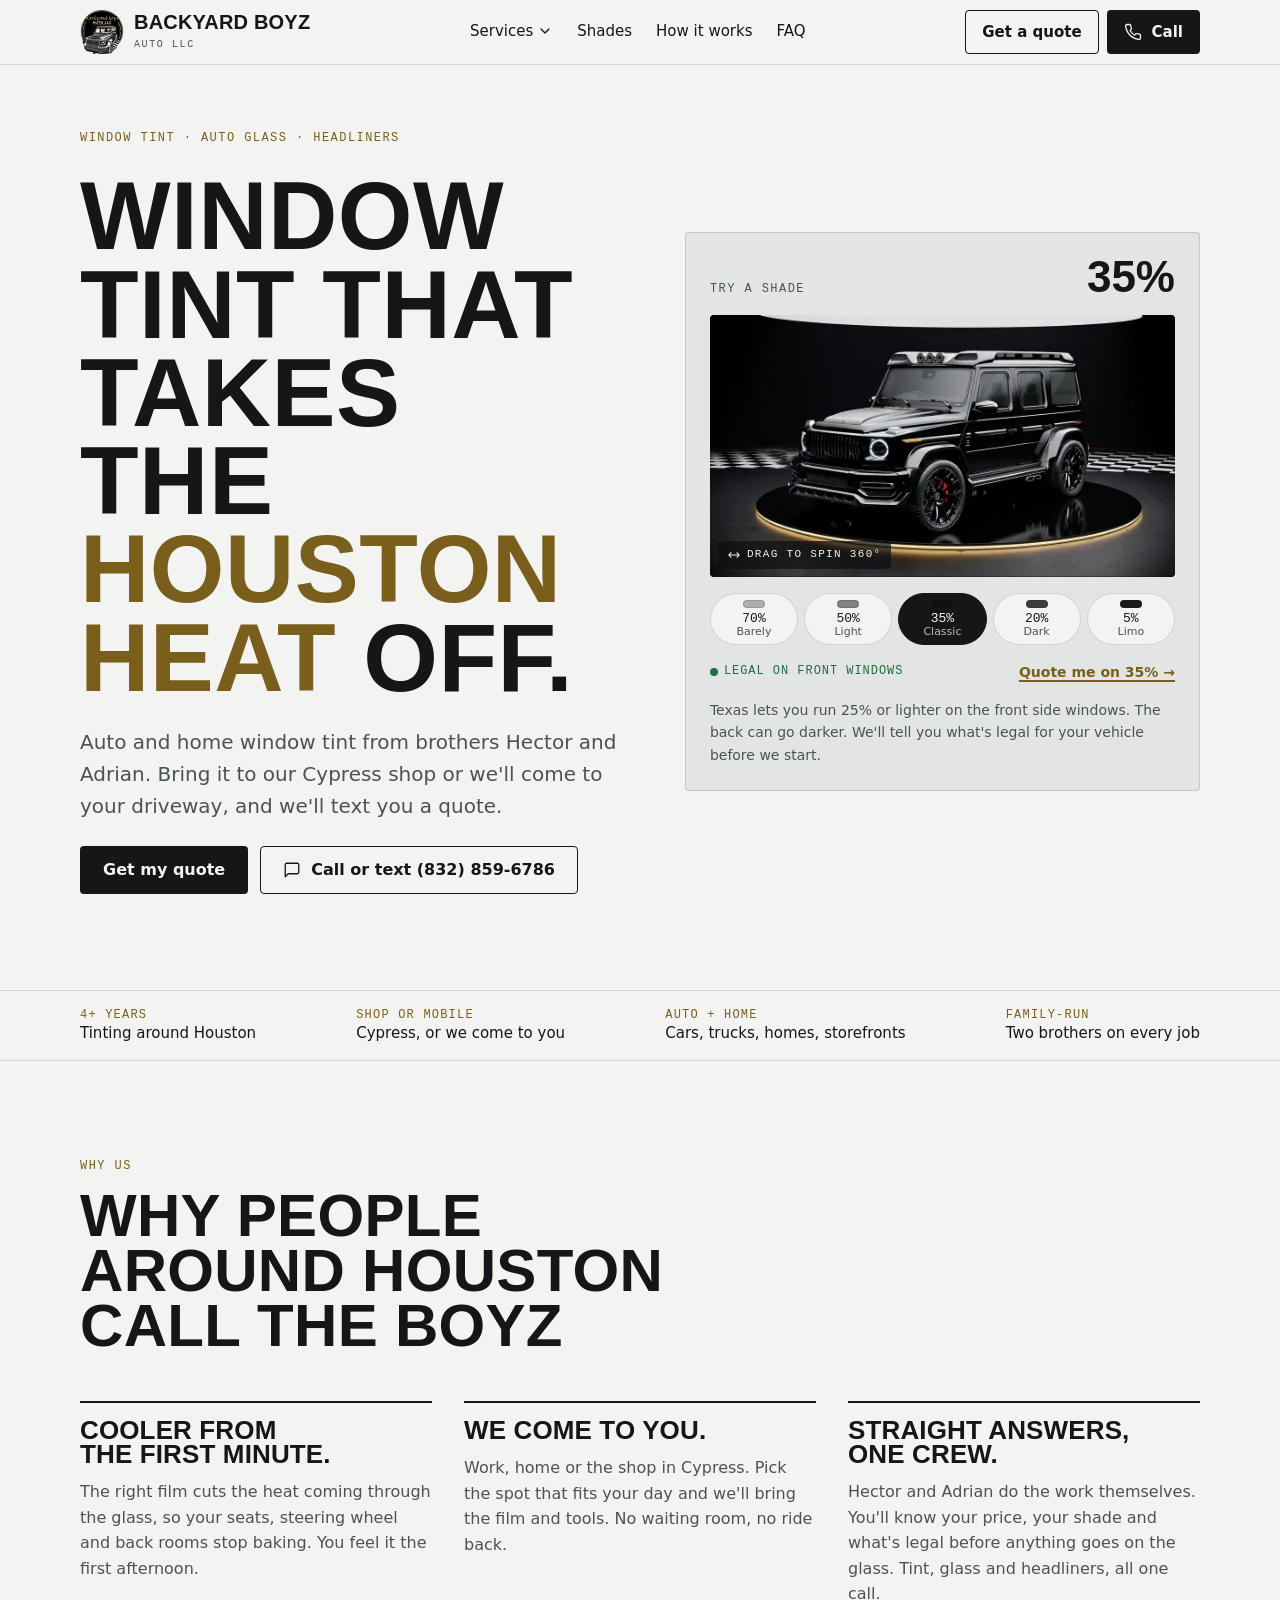
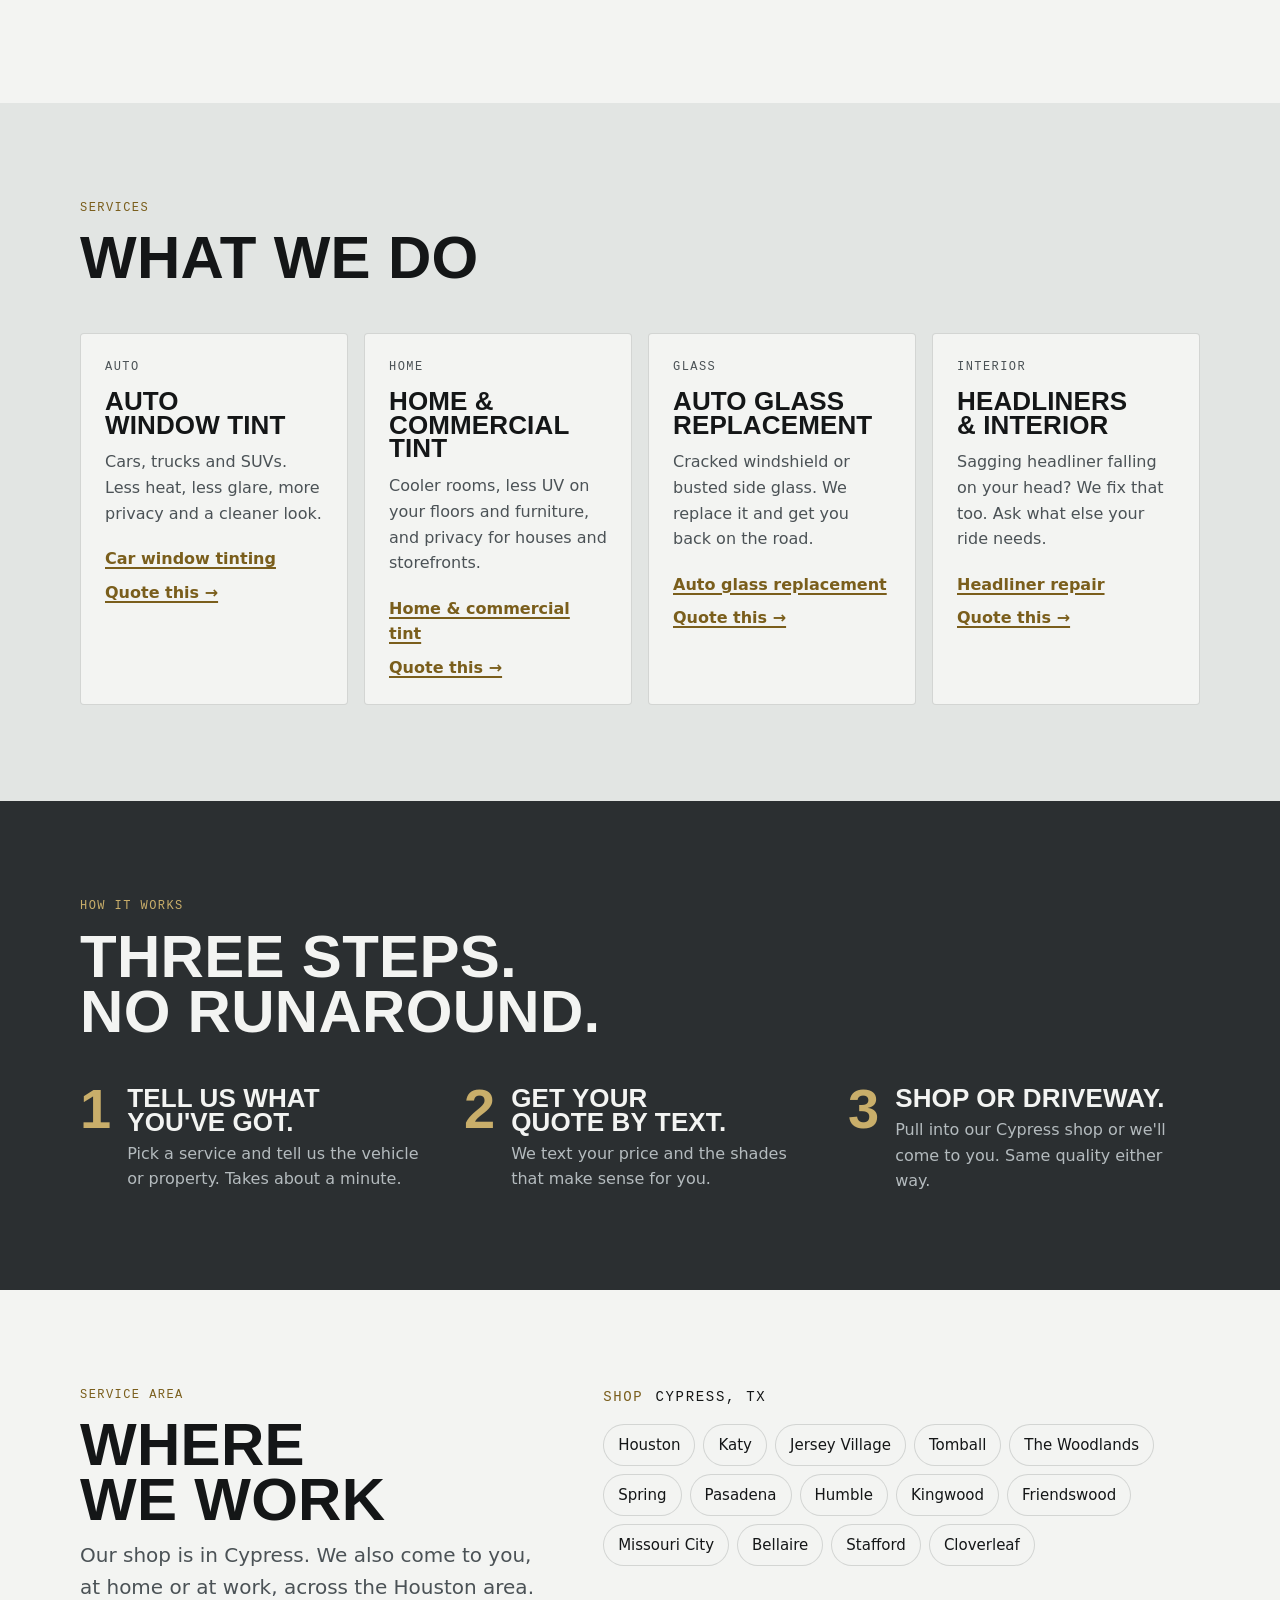
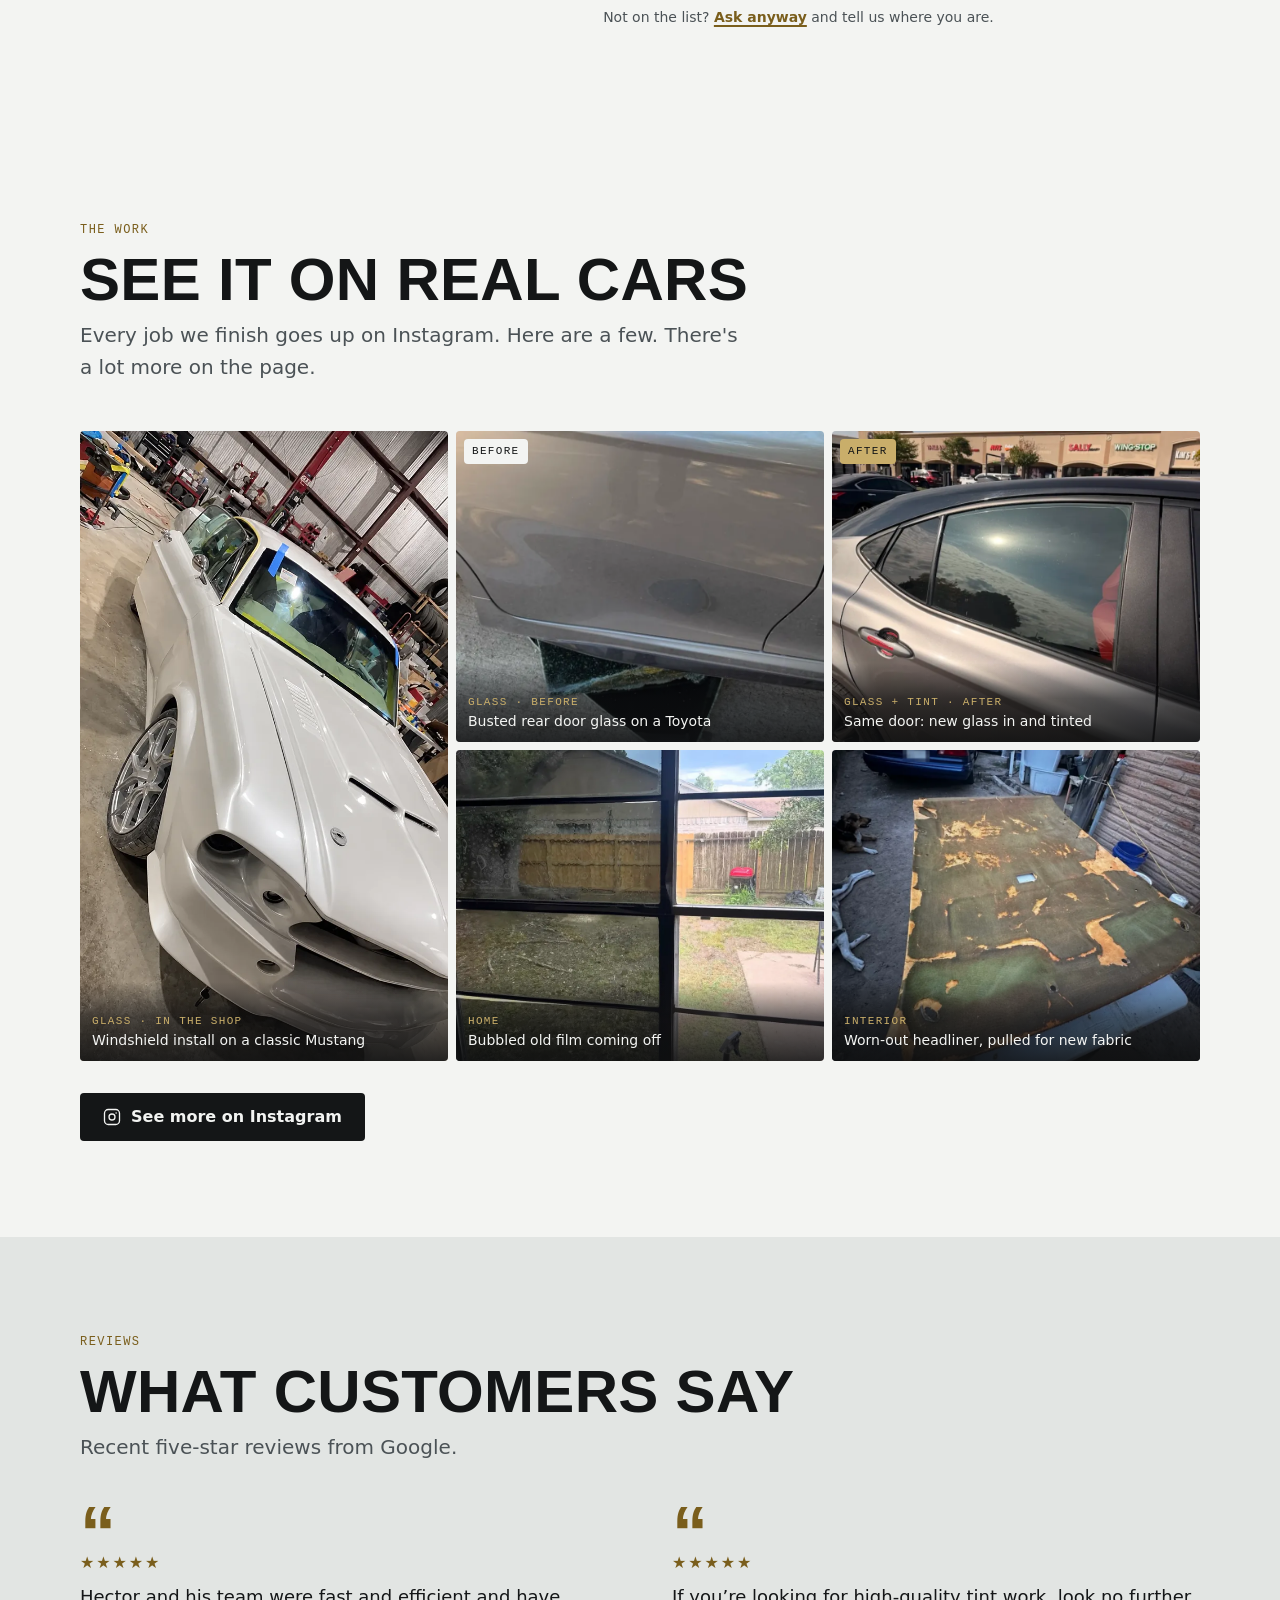
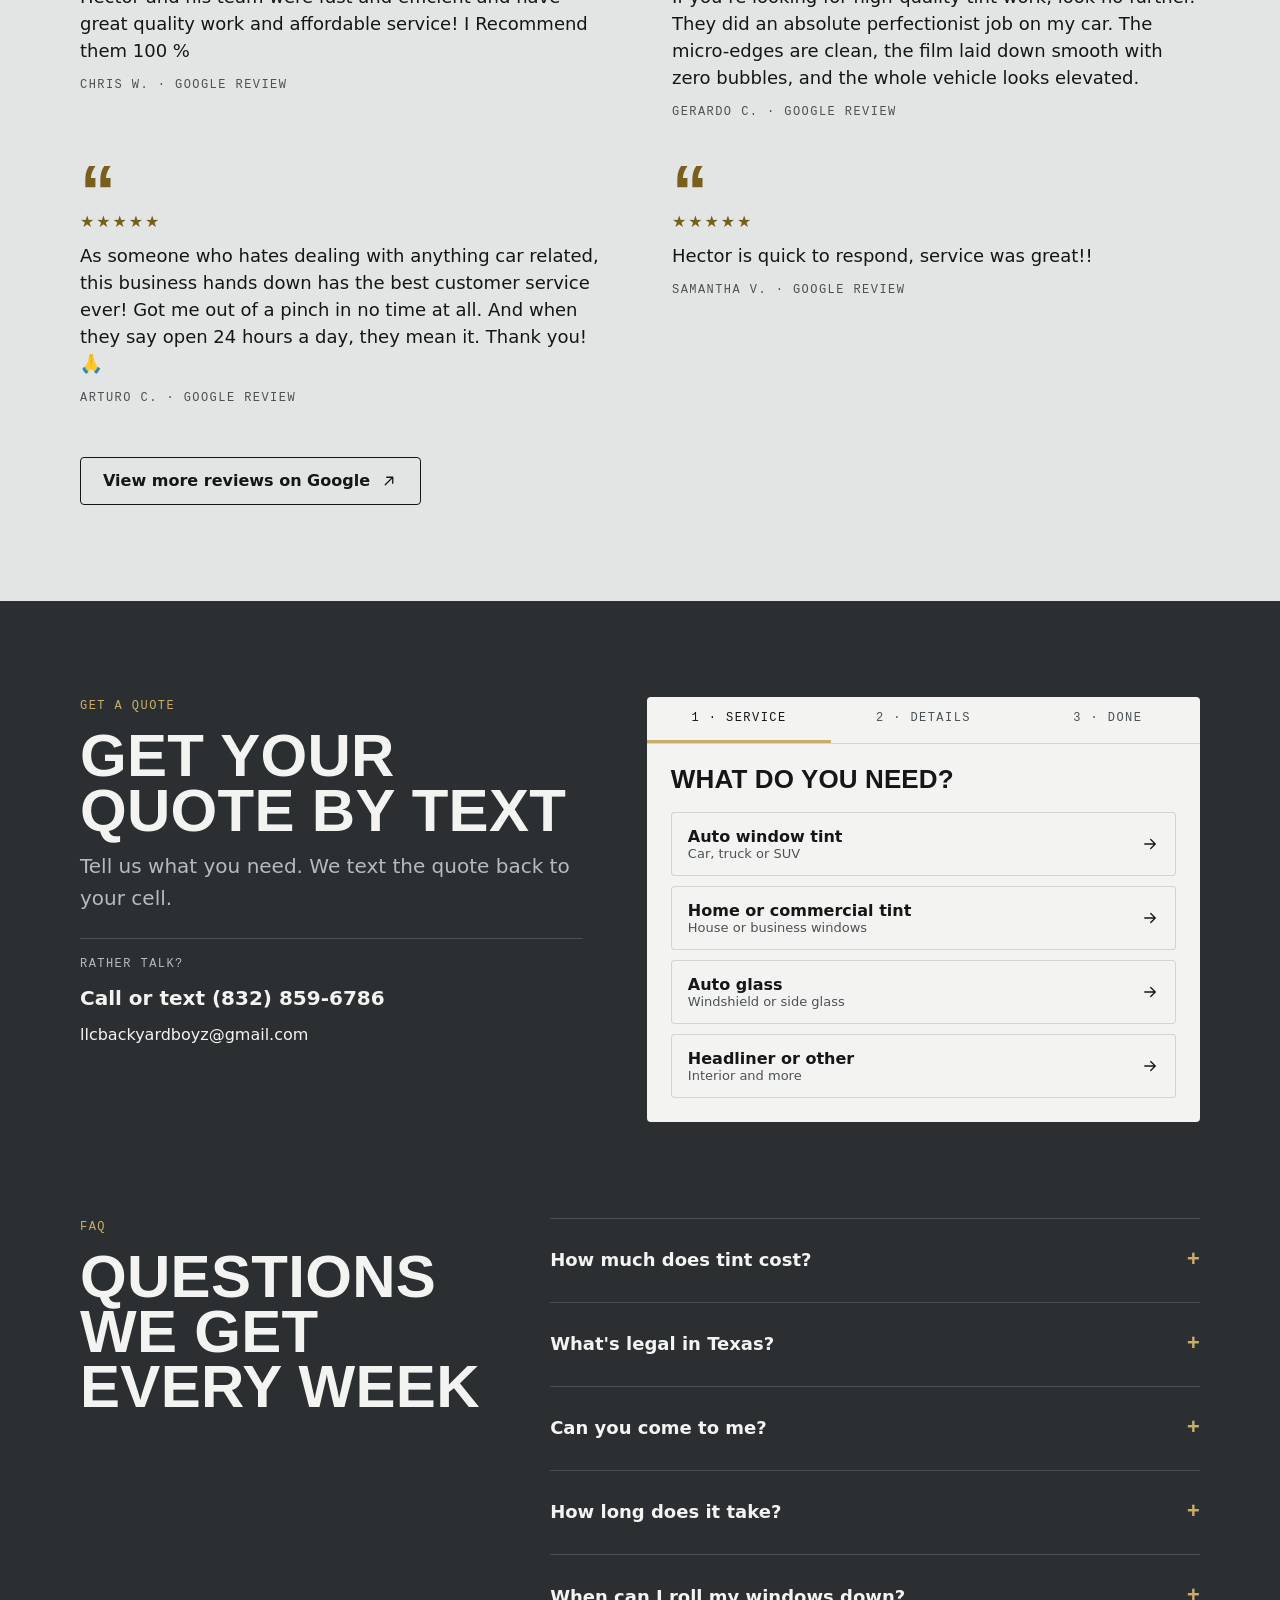
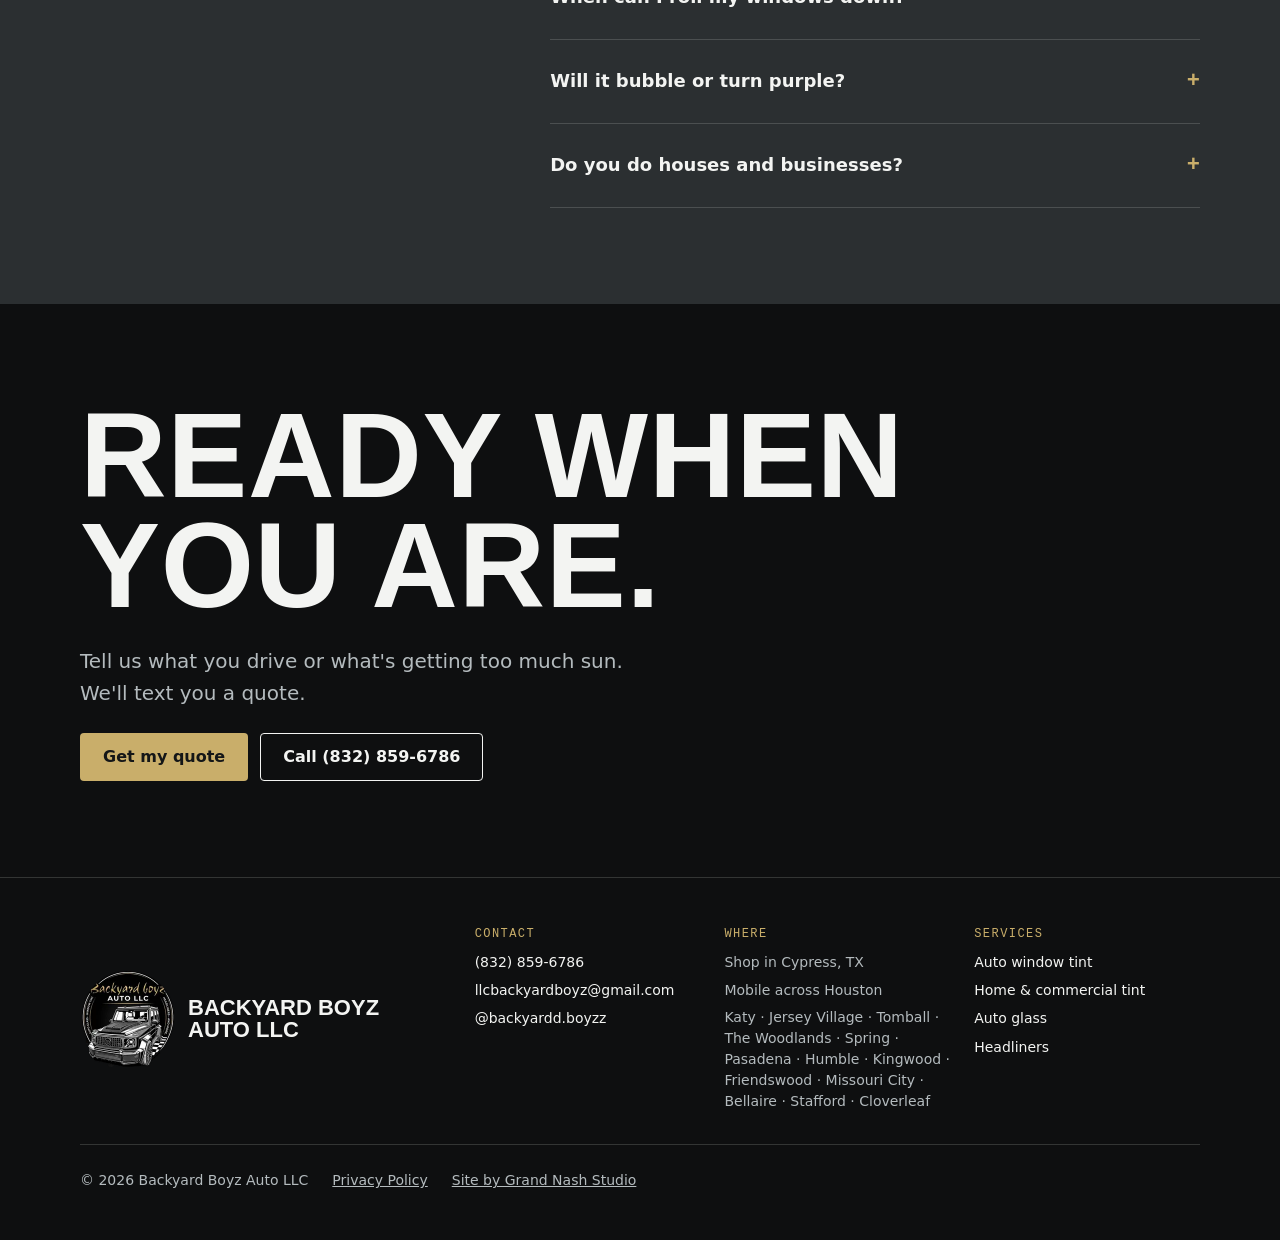
==== index.html @ 2c3ed2e7 "Lighter first load: on-demand spin frames, right-sized logo, lazy hCaptcha 1. 360 spinner: only spin" ====
<!DOCTYPE html>
<html lang="en">
<head>
<meta charset="UTF-8">
<meta name="viewport" content="width=device-width, initial-scale=1.0">
<meta name="color-scheme" content="light">
<meta http-equiv="Content-Security-Policy" content="default-src 'self'; base-uri 'none'; object-src 'none'; img-src 'self' data: https://*.hcaptcha.com; style-src 'self' 'unsafe-inline' https://fonts.googleapis.com https://*.hcaptcha.com; font-src https://fonts.gstatic.com; script-src 'self' 'unsafe-inline' https://hcaptcha.com https://*.hcaptcha.com; connect-src https://api.web3forms.com https://hcaptcha.com https://*.hcaptcha.com; frame-src https://hcaptcha.com https://*.hcaptcha.com; form-action 'self' https://api.web3forms.com; upgrade-insecure-requests">
<meta name="referrer" content="strict-origin-when-cross-origin">
<title>Window Tinting in Cypress &amp; Houston, TX | Backyard Boyz Auto LLC</title>
<meta name="description" content="Window tinting for cars, homes and businesses, plus auto glass and headliners in Cypress and Houston, TX. Shop or mobile. Get your quote by text.">
<link rel="canonical" href="https://backyardboyzautollc.com/">
<meta name="robots" content="index, follow, max-image-preview:large">
<meta name="theme-color" content="#F3F4F2">
<meta name="geo.region" content="US-TX">
<meta name="geo.placename" content="Cypress, Houston">
<meta name="author" content="Backyard Boyz Auto LLC">
<link rel="icon" type="image/webp" href="favicon.webp">
<link rel="apple-touch-icon" href="logo.webp">
<meta property="og:type" content="website">
<meta property="og:title" content="Backyard Boyz Auto LLC · Window Tinting in Cypress &amp; Houston">
<meta property="og:description" content="Auto and home tint, auto glass and headliners. Shop in Cypress or mobile across Houston. Quotes by text.">
<meta property="og:site_name" content="Backyard Boyz Auto LLC">
<meta property="og:url" content="https://backyardboyzautollc.com/">
<meta property="og:image" content="https://backyardboyzautollc.com/og-image.jpg">
<meta property="og:image:width" content="1200">
<meta property="og:image:height" content="630">
<meta property="og:image:alt" content="Backyard Boyz Auto LLC, window tinting in Houston">
<meta name="twitter:card" content="summary_large_image">
<meta name="twitter:title" content="Backyard Boyz Auto LLC · Window Tinting in Cypress &amp; Houston">
<meta name="twitter:description" content="Auto and home tint, auto glass and headliners. Shop in Cypress or mobile across Houston.">
<meta name="twitter:image" content="https://backyardboyzautollc.com/og-image.jpg">
<link rel="preconnect" href="https://fonts.googleapis.com">
<link rel="preconnect" href="https://fonts.gstatic.com" crossorigin>
<link href="https://fonts.googleapis.com/css2?family=Big+Shoulders+Display:wght@800;900&family=IBM+Plex+Mono:wght@500&family=Instrument+Sans:wght@400;500;600&display=swap" rel="stylesheet">
<link rel="stylesheet" href="styles.css">
<script type="application/ld+json">
{
  "@context":"https://schema.org",
  "@graph":[
    {
      "@type":["AutoRepair","HomeAndConstructionBusiness"],
      "@id":"https://backyardboyzautollc.com/#business",
      "name":"Backyard Boyz Auto LLC",
      "alternateName":["Backyard Boyz","Backyard Boyz Window Tinting"],
      "image":["https://backyardboyzautollc.com/og-image.jpg","https://backyardboyzautollc.com/work/mustang-windshield-install.webp"],
      "logo":"https://backyardboyzautollc.com/logo.webp",
      "description":"Window tinting for cars, homes and businesses, plus auto glass replacement and headliners in Cypress and Houston, TX. Shop in Cypress or fully mobile.",
      "url":"https://backyardboyzautollc.com/",
      "telephone":"+1-832-859-6786",
      "email":"llcbackyardboyz@gmail.com",
      "priceRange":"$$",
      "address":{"@type":"PostalAddress","addressLocality":"Cypress","addressRegion":"TX","addressCountry":"US"},
      "areaServed":[{"@type":"City","name":"Cypress, TX"},{"@type":"City","name":"Houston, TX"},{"@type":"City","name":"Katy, TX"},{"@type":"City","name":"Jersey Village, TX"},{"@type":"City","name":"Tomball, TX"},{"@type":"City","name":"The Woodlands, TX"},{"@type":"City","name":"Spring, TX"},{"@type":"City","name":"Pasadena, TX"},{"@type":"City","name":"Humble, TX"},{"@type":"City","name":"Kingwood, TX"},{"@type":"City","name":"Friendswood, TX"},{"@type":"City","name":"Missouri City, TX"},{"@type":"City","name":"Bellaire, TX"},{"@type":"City","name":"Stafford, TX"},{"@type":"City","name":"Cloverleaf, TX"}],
      "sameAs":["https://instagram.com/backyardd.boyzz"],
      "hasOfferCatalog":{
        "@type":"OfferCatalog",
        "name":"Services",
        "itemListElement":[
          {"@type":"Offer","itemOffered":{"@type":"Service","name":"Car window tinting","serviceType":"Automotive window tint"}},
          {"@type":"Offer","itemOffered":{"@type":"Service","name":"Home and commercial window tinting","serviceType":"Residential and commercial window film"}},
          {"@type":"Offer","itemOffered":{"@type":"Service","name":"Auto glass replacement","serviceType":"Windshield and side glass replacement"}},
          {"@type":"Offer","itemOffered":{"@type":"Service","name":"Headliner replacement","serviceType":"Car headliner repair"}}
        ]
      }
    },
    {
      "@type":"WebSite",
      "@id":"https://backyardboyzautollc.com/#website",
      "url":"https://backyardboyzautollc.com/",
      "name":"Backyard Boyz Auto LLC",
      "publisher":{"@id":"https://backyardboyzautollc.com/#business"}
    }
  ]
}
</script>
</head>
<body>
<a class="sr-only skip" href="#quote">Skip to the quote form</a>

<!-- ============ NAV ============ -->
<header class="nav">
  <div class="wrap">
    <a class="brand" href="#top" aria-label="Backyard Boyz Auto LLC, back to top">
      <img src="logo-88.webp" srcset="logo-88.webp 1x, logo-192.webp 2x" alt="" width="44" height="44">
      <span><b>Backyard Boyz</b><small>AUTO LLC</small></span>
    </a>
    <nav aria-label="Main">
      <ul class="nav-links">
        <li class="nav-menu">
          <details class="svc-menu">
            <summary>Services<svg viewBox="0 0 24 24" fill="none" stroke="currentColor" stroke-width="2" stroke-linecap="round" stroke-linejoin="round" aria-hidden="true"><path d="m6 9 6 6 6-6"/></svg></summary>
            <ul class="svc-menu-list">
              <li><a href="#services">All services</a></li>
              <li><a href="/auto-window-tint.html">Auto tint</a></li>
              <li><a href="/home-window-tint.html">Home &amp; commercial tint</a></li>
              <li><a href="/auto-glass.html">Auto glass</a></li>
              <li><a href="/headliner-repair.html">Headliners</a></li>
            </ul>
          </details>
        </li>
        <li><a href="#shades">Shades</a></li>
        <li><a href="#how">How it works</a></li>
        <li><a href="#faq">FAQ</a></li>
      </ul>
    </nav>
    <div class="nav-cta">
      <a class="btn btn--line" href="#quote">Get a quote</a>
      <a class="btn btn--ink" href="tel:+18328596786"><svg viewBox="0 0 24 24" fill="none" stroke="currentColor" stroke-width="1.75" stroke-linecap="round" stroke-linejoin="round" aria-hidden="true"><path d="M22 16.9v3a2 2 0 0 1-2.2 2 19.8 19.8 0 0 1-8.6-3 19.5 19.5 0 0 1-6-6 19.8 19.8 0 0 1-3-8.7A2 2 0 0 1 4.1 2h3a2 2 0 0 1 2 1.7c.1 1 .4 2 .7 3a2 2 0 0 1-.5 2.1L8.1 10a16 16 0 0 0 6 6l1.2-1.2a2 2 0 0 1 2.1-.5c1 .3 2 .6 3 .7a2 2 0 0 1 1.7 2z"/></svg>Call</a>
    </div>
  </div>
</header>

<main id="top">

<!-- ============ HERO + SHADE PICKER (VLT 70%) ============ -->
<section class="band band--clear hero" id="shades" aria-labelledby="heroTitle">
  <div class="wrap">
    <div class="hero-copy">
      <span class="mono eyebrow">Window tint · Auto glass · Headliners</span>
      <h1 id="heroTitle">Window tint that takes the <em>Houston heat</em> off.</h1>
      <p class="lede">Auto and home window tint from brothers Hector and Adrian. Bring it to our Cypress shop or we'll come to your driveway, and we'll text you a quote.</p>
      <div class="cta-row">
        <a class="btn btn--ink" href="#quote">Get my quote</a>
        <a class="btn btn--line" href="tel:+18328596786"><svg viewBox="0 0 24 24" fill="none" stroke="currentColor" stroke-width="1.75" stroke-linecap="round" stroke-linejoin="round" aria-hidden="true"><path d="M21 15a2 2 0 0 1-2 2H7l-4 4V5a2 2 0 0 1 2-2h14a2 2 0 0 1 2 2z"/></svg>Call or text (832) 859-6786</a>
      </div>
    </div>

    <div class="picker" role="group" aria-labelledby="pickerTitle">
      <div class="picker-top">
        <span class="mono" id="pickerTitle">Try a shade</span>
        <span class="picker-read" aria-live="polite"><span id="vltRead">35%</span><span class="sr-only"> visible light</span></span>
      </div>
      <!-- Rendered G-wagon 360 spin (an illustration, not a customer job): 36 frames in spin/, 10 degrees apart.
           Window outlines for every frame live in GW_WINDOWS in the script below. -->
      <div class="gw-stage" id="gwStage" tabindex="0" role="img" aria-label="Black G-wagon showing how dark the selected tint looks on its side windows. Drag or use the arrow keys to spin it 360 degrees.">
        <div class="gw-turn" id="gwTurn">
          <svg viewBox="0 0 2000 1125" aria-hidden="true">
            <defs>
              <clipPath id="glass"><path id="gwGlassPath" d="M1170 250L1279 249L1289 394L1243 394L1240 378L1222 368L1190 366L1165 370L1161 372Z M1331 250L1421 250L1431 387L1341 390Z M1461 245L1565 244L1582 380L1471 384Z"/></clipPath>
              <filter id="soft" x="-20%" y="-20%" width="140%" height="140%"><feGaussianBlur stdDeviation="5"/></filter>
              <linearGradient id="clearGlass" x1="0" y1="160" x2="0" y2="520" gradientUnits="userSpaceOnUse">
                <stop offset="0" stop-color="#C9D2D6"/><stop offset=".55" stop-color="#8E989D"/><stop offset="1" stop-color="#5F676C"/>
              </linearGradient>
            </defs>
            <image id="gwFrame" href="spin/g01.webp" width="2000" height="1125"/>
            <g id="gwGlass" clip-path="url(#glass)">
              <g id="glassClear" opacity=".36">
                <rect width="2000" height="1125" fill="url(#clearGlass)"/>
                <!-- seen through clear glass at the starting angle: headrests and seat backs -->
                <g id="gwSeats" fill="#2E3438" filter="url(#soft)">
                  <rect x="1212" y="292" width="44" height="44" rx="14"/><rect x="1200" y="338" width="70" height="60" rx="10"/>
                  <rect x="1362" y="294" width="40" height="40" rx="13"/><rect x="1350" y="336" width="64" height="60" rx="10"/>
                  <rect x="1470" y="330" width="120" height="8" fill="#454C51"/>
                </g>
              </g>
              <rect id="glassTint" width="2000" height="1125" fill="#050607" opacity=".25"/>
              <path d="M300 520 L500 160 L540 160 L340 520 Z M430 520 L630 160 L670 160 L470 520 Z M560 520 L760 160 L800 160 L600 520 Z M690 520 L890 160 L930 160 L730 520 Z M820 520 L1020 160 L1060 160 L860 520 Z M950 520 L1150 160 L1190 160 L990 520 Z M1080 520 L1280 160 L1320 160 L1120 520 Z M1210 520 L1410 160 L1450 160 L1250 520 Z M1340 520 L1540 160 L1580 160 L1380 520 Z M1470 520 L1670 160 L1710 160 L1510 520 Z M1600 520 L1800 160 L1840 160 L1640 520 Z M1730 520 L1930 160 L1970 160 L1770 520 Z M1860 520 L2060 160 L2100 160 L1900 520 Z" fill="#fff" opacity=".07"/>
            </g>
          </svg>
        </div>
        <span class="gw-hint mono" aria-hidden="true"><svg viewBox="0 0 24 24" fill="none" stroke="currentColor" stroke-width="1.75" stroke-linecap="round" stroke-linejoin="round"><path d="M7 8l-4 4 4 4M17 8l4 4-4 4M3 12h18"/></svg>Drag to spin 360°</span>
      </div>
      <div class="chips" role="group" aria-label="Tint shade">
        <button type="button" class="chip" data-vlt="70" aria-pressed="false"><i style="background:rgba(14,15,16,0.3)" aria-hidden="true"></i>70%<span>Barely</span></button>
        <button type="button" class="chip" data-vlt="50" aria-pressed="false"><i style="background:rgba(14,15,16,0.5)" aria-hidden="true"></i>50%<span>Light</span></button>
        <button type="button" class="chip" data-vlt="35" aria-pressed="true"><i style="background:rgba(14,15,16,0.65)" aria-hidden="true"></i>35%<span>Classic</span></button>
        <button type="button" class="chip" data-vlt="20" aria-pressed="false"><i style="background:rgba(14,15,16,0.8)" aria-hidden="true"></i>20%<span>Dark</span></button>
        <button type="button" class="chip" data-vlt="5" aria-pressed="false"><i style="background:rgba(14,15,16,0.95)" aria-hidden="true"></i>5%<span>Limo</span></button>
      </div>
      <div class="legal">
        <span class="tag tag--ok" id="legalTag" aria-live="polite">Legal on front windows</span>
        <a class="link" id="shadeQuote" href="#quote">Quote me on 35% →</a>
      </div>
      <p class="picker-note">Texas lets you run 25% or lighter on the front side windows. The back can go darker. We'll tell you what's legal for your vehicle before we start.</p>
    </div>
  </div>
</section>

<!-- ============ PROOF STRIP ============ -->
<div class="proof">
  <div class="wrap">
    <ul aria-label="About Backyard Boyz">
      <li><b>4+ YEARS</b>Tinting around Houston</li>
      <li><b>SHOP OR MOBILE</b>Cypress, or we come to you</li>
      <li><b>AUTO + HOME</b>Cars, trucks, homes, storefronts</li>
      <li><b>FAMILY-RUN</b>Two brothers on every job</li>
    </ul>
  </div>
</div>

<!-- ============ BENEFITS ============ -->
<section class="band band--clear" aria-labelledby="whyTitle">
  <div class="wrap">
    <div class="sec-head">
      <span class="mono eyebrow">Why us</span>
      <h2 id="whyTitle">Why people around Houston call the Boyz</h2>
    </div>
    <div class="benefits">
      <div class="benefit">
        <h3>Cooler from the first minute.</h3>
        <p>The right film cuts the heat coming through the glass, so your seats, steering wheel and back rooms stop baking. You feel it the first afternoon.</p>
      </div>
      <div class="benefit">
        <h3>We come to you.</h3>
        <p>Work, home or the shop in Cypress. Pick the spot that fits your day and we'll bring the film and tools. No waiting room, no ride back.</p>
      </div>
      <div class="benefit">
        <h3>Straight answers, one crew.</h3>
        <p>Hector and Adrian do the work themselves. You'll know your price, your shade and what's legal before anything goes on the glass. Tint, glass and headliners, all one call.</p>
      </div>
    </div>
  </div>
</section>

<!-- ============ SERVICES (VLT 50%) ============ -->
<section class="band band--haze" id="services" aria-labelledby="svcTitle">
  <div class="wrap">
    <div class="sec-head">
      <span class="mono eyebrow">Services</span>
      <h2 id="svcTitle">What we do</h2>
    </div>
    <div class="svc-grid">
      <article class="svc">
        <span class="mono">Auto</span>
        <h3>Auto window tint</h3>
        <p>Cars, trucks and SUVs. Less heat, less glare, more privacy and a cleaner look.</p>
        <span class="links"><a class="link" href="auto-window-tint.html">Car window tinting</a><a class="link" href="#quote" data-pick="Auto window tint">Quote this →</a></span>
      </article>
      <article class="svc">
        <span class="mono">Home</span>
        <h3>Home &amp; commercial tint</h3>
        <p>Cooler rooms, less UV on your floors and furniture, and privacy for houses and storefronts.</p>
        <span class="links"><a class="link" href="home-window-tint.html">Home &amp; commercial tint</a><a class="link" href="#quote" data-pick="Home / commercial tint">Quote this →</a></span>
      </article>
      <article class="svc">
        <span class="mono">Glass</span>
        <h3>Auto glass replacement</h3>
        <p>Cracked windshield or busted side glass. We replace it and get you back on the road.</p>
        <span class="links"><a class="link" href="auto-glass.html">Auto glass replacement</a><a class="link" href="#quote" data-pick="Auto glass / replacement">Quote this →</a></span>
      </article>
      <article class="svc">
        <span class="mono">Interior</span>
        <h3>Headliners &amp; interior</h3>
        <p>Sagging headliner falling on your head? We fix that too. Ask what else your ride needs.</p>
        <span class="links"><a class="link" href="headliner-repair.html">Headliner repair</a><a class="link" href="#quote" data-pick="Headliner / other">Quote this →</a></span>
      </article>
    </div>
  </div>
</section>

<!-- ============ HOW IT WORKS (VLT 35%) ============ -->
<section class="band band--smoke" id="how" aria-labelledby="howTitle">
  <div class="wrap">
    <div class="sec-head">
      <span class="mono eyebrow">How it works</span>
      <h2 id="howTitle">Three steps. No runaround.</h2>
    </div>
    <ol class="steps">
      <li class="step"><span class="n" aria-hidden="true">1</span><div><h3>Tell us what you've got.</h3><p>Pick a service and tell us the vehicle or property. Takes about a minute.</p></div></li>
      <li class="step"><span class="n" aria-hidden="true">2</span><div><h3>Get your quote by text.</h3><p>We text your price and the shades that make sense for you.</p></div></li>
      <li class="step"><span class="n" aria-hidden="true">3</span><div><h3>Shop or driveway.</h3><p>Pull into our Cypress shop or we'll come to you. Same quality either way.</p></div></li>
    </ol>
  </div>
</section>

<!-- ============ SERVICE AREA ============ -->
<section class="band band--clear" id="area" aria-labelledby="areaTitle">
  <div class="wrap area-wrap">
    <div class="sec-head">
      <span class="mono eyebrow">Service area</span>
      <h2 id="areaTitle">Where we work</h2>
      <p>Our shop is in Cypress. We also come to you, at home or at work, across the Houston area.</p>
    </div>
    <div class="area">
      <p class="area-shop mono"><b>Shop</b>Cypress, TX</p>
      <ul class="area-list" aria-label="Mobile service areas">
        <li>Houston</li>
        <li>Katy</li>
        <li>Jersey Village</li>
        <li>Tomball</li>
        <li>The Woodlands</li>
        <li>Spring</li>
        <li>Pasadena</li>
        <li>Humble</li>
        <li>Kingwood</li>
        <li>Friendswood</li>
        <li>Missouri City</li>
        <li>Bellaire</li>
        <li>Stafford</li>
        <li>Cloverleaf</li>
      </ul>
      <p class="note">Not on the list? <a class="link" href="#quote">Ask anyway</a> and tell us where you are.</p>
    </div>
  </div>
</section>

<!-- ============ THE WORK (back to clear so photos read true) ============ -->
<section class="band band--clear" id="work" aria-labelledby="workTitle">
  <div class="wrap">
    <div class="sec-head">
      <span class="mono eyebrow">The work</span>
      <h2 id="workTitle">See it on real cars</h2>
      <p>Every job we finish goes up on Instagram. Here are a few. There's a lot more on the page.</p>
    </div>
    <!-- Real job photos. To add or swap one, see the note in the CSS above .work-grid. -->
    <div class="work-grid">
      <figure class="shot shot--feat">
        <img src="work/mustang-windshield-install.webp" alt="White classic Mustang in the shop with its new windshield taped in place" width="701" height="1200" loading="lazy">
        <figcaption><span class="mono">Glass · in the shop</span>Windshield install on a classic Mustang</figcaption>
      </figure>
      <figure class="shot">
        <span class="shot-tag mono">Before</span>
        <img src="work/broken-door-glass.webp" alt="Before: gray Toyota with the rear door glass shattered on the ground below it" width="774" height="1200" loading="lazy" style="object-position:50% 86%">
        <figcaption><span class="mono">Glass · before</span>Busted rear door glass on a Toyota</figcaption>
      </figure>
      <figure class="shot">
        <span class="shot-tag shot-tag--after mono">After</span>
        <img src="work/toyota-rear-window-tint.webp" alt="After: the same gray Toyota with new rear door glass, tinted dark" width="905" height="1200" loading="lazy" style="object-position:55% 50%">
        <figcaption><span class="mono">Glass + tint · after</span>Same door: new glass in and tinted</figcaption>
      </figure>
      <figure class="shot">
        <img src="work/home-window-film.webp" alt="House window mid-job: bubbled old film on the left panes, clean glass on the right" width="903" height="1200" loading="lazy">
        <figcaption><span class="mono">Home</span>Bubbled old film coming off</figcaption>
      </figure>
      <figure class="shot">
        <img src="work/headliner-removed.webp" alt="Worn-out headliner board with the fabric falling apart, pulled out of a car" width="898" height="1200" loading="lazy" style="object-position:50% 65%">
        <figcaption><span class="mono">Interior</span>Worn-out headliner, pulled for new fabric</figcaption>
      </figure>
    </div>
    <a class="btn btn--ink" href="https://instagram.com/backyardd.boyzz" target="_blank" rel="noopener"><svg viewBox="0 0 24 24" fill="none" stroke="currentColor" stroke-width="1.75" aria-hidden="true"><rect x="2" y="2" width="20" height="20" rx="5"/><circle cx="12" cy="12" r="4"/><circle cx="17.5" cy="6.5" r="1" fill="currentColor" stroke="none"/></svg>See more on Instagram</a>
  </div>
</section>

<!-- ============ TESTIMONIALS ============ -->
<!-- Real Google reviews, quoted word for word (Gerardo's is cut at a sentence end where Google truncates it).
     Shown with first name + last initial. To add one, copy a .quote-card block. -->
<section class="band band--haze" id="reviews" aria-labelledby="revTitle">
  <div class="wrap">
    <div class="sec-head">
      <span class="mono eyebrow">Reviews</span>
      <h2 id="revTitle">What customers say</h2>
      <p>Recent five-star reviews from Google.</p>
    </div>
    <div class="quotes">
      <figure class="quote-card">
        <span class="stars" aria-label="5 out of 5 stars">★★★★★</span>
        <blockquote><p>Hector and his team were fast and efficient and have great quality work and affordable service! I Recommend them 100 %</p></blockquote>
        <figcaption class="mono">Chris W. · Google review</figcaption>
      </figure>
      <figure class="quote-card">
        <span class="stars" aria-label="5 out of 5 stars">★★★★★</span>
        <blockquote><p>If you’re looking for high-quality tint work, look no further. They did an absolute perfectionist job on my car. The micro-edges are clean, the film laid down smooth with zero bubbles, and the whole vehicle looks elevated.</p></blockquote>
        <figcaption class="mono">Gerardo C. · Google review</figcaption>
      </figure>
      <figure class="quote-card">
        <span class="stars" aria-label="5 out of 5 stars">★★★★★</span>
        <blockquote><p>As someone who hates dealing with anything car related, this business hands down has the best customer service ever! Got me out of a pinch in no time at all. And when they say open 24 hours a day, they mean it. Thank you! 🙏</p></blockquote>
        <figcaption class="mono">Arturo C. · Google review</figcaption>
      </figure>
      <figure class="quote-card">
        <span class="stars" aria-label="5 out of 5 stars">★★★★★</span>
        <blockquote><p>Hector is quick to respond, service was great!!</p></blockquote>
        <figcaption class="mono">Samantha V. · Google review</figcaption>
      </figure>
    </div>
    <a class="btn btn--line reviews-more" href="https://www.google.com/search?q=backyard+boyz+auto+llc+reviews" target="_blank" rel="noopener">View more reviews on Google<svg viewBox="0 0 24 24" fill="none" stroke="currentColor" stroke-width="1.75" stroke-linecap="round" stroke-linejoin="round" aria-hidden="true"><path d="M7 17 17 7M9 7h8v8"/></svg></a>
  </div>
</section>

<!-- ============ QUOTE FORM (VLT 20%) ============ -->
<section class="band band--smoke" id="quote" aria-labelledby="quoteTitle">
  <div class="wrap quote-wrap">
    <div class="q-aside">
      <div class="sec-head">
        <span class="mono eyebrow">Get a quote</span>
        <h2 id="quoteTitle">Get your quote by text</h2>
        <p>Tell us what you need. We text the quote back to your cell.</p>
      </div>
      <div class="direct">
        <span class="mono">Rather talk?</span>
        <a href="tel:+18328596786">Call or text (832) 859-6786</a>
        <a class="email" href="mailto:llcbackyardboyz@gmail.com">llcbackyardboyz@gmail.com</a>
      </div>
    </div>

    <div class="q-card">
      <ol class="q-steps mono" aria-label="Quote steps">
        <li class="active" data-step="1" aria-current="step">1 · Service</li>
        <li data-step="2">2 · Details</li>
        <li data-step="3">3 · Done</li>
      </ol>

      <div class="qpanel" data-panel="1">
        <h3 id="q1Title">What do you need?</h3>
        <div class="opts" role="group" aria-labelledby="q1Title">
          <button type="button" class="opt" data-svc="Auto window tint"><span><span class="o-name">Auto window tint</span><span class="o-sub">Car, truck or SUV</span></span><svg viewBox="0 0 24 24" fill="none" stroke="currentColor" stroke-width="1.75" stroke-linecap="round" aria-hidden="true"><path d="M5 12h14M13 6l6 6-6 6"/></svg></button>
          <button type="button" class="opt" data-svc="Home / commercial tint"><span><span class="o-name">Home or commercial tint</span><span class="o-sub">House or business windows</span></span><svg viewBox="0 0 24 24" fill="none" stroke="currentColor" stroke-width="1.75" stroke-linecap="round" aria-hidden="true"><path d="M5 12h14M13 6l6 6-6 6"/></svg></button>
          <button type="button" class="opt" data-svc="Auto glass / replacement"><span><span class="o-name">Auto glass</span><span class="o-sub">Windshield or side glass</span></span><svg viewBox="0 0 24 24" fill="none" stroke="currentColor" stroke-width="1.75" stroke-linecap="round" aria-hidden="true"><path d="M5 12h14M13 6l6 6-6 6"/></svg></button>
          <button type="button" class="opt" data-svc="Headliner / other"><span><span class="o-name">Headliner or other</span><span class="o-sub">Interior and more</span></span><svg viewBox="0 0 24 24" fill="none" stroke="currentColor" stroke-width="1.75" stroke-linecap="round" aria-hidden="true"><path d="M5 12h14M13 6l6 6-6 6"/></svg></button>
        </div>
      </div>

      <form class="qpanel" data-panel="2" id="qForm" novalidate hidden>
        <h3>A few details</h3>
        <div class="field"><label for="qWhat">Vehicle or property</label><input id="qWhat" type="text" placeholder="e.g. 2021 Silverado, or 3-bedroom home"></div>
        <div class="field" id="qShadeField"><label for="qShade">Shade you're thinking</label>
          <select id="qShade">
            <option value="Not sure, help me pick">Not sure, help me pick</option>
            <option value="70%">70% · barely there</option>
            <option value="50%">50% · light</option>
            <option value="35%">35% · classic</option>
            <option value="20%">20% · dark (back windows)</option>
            <option value="5%">5% · limo (back windows)</option>
          </select>
        </div>
        <div class="field"><label for="qName">Your name</label><input id="qName" type="text" autocomplete="name" placeholder="First and last" required></div>
        <div class="field"><label for="qPhone">Cell number</label><input id="qPhone" type="tel" autocomplete="tel" inputmode="tel" placeholder="(832) 000-0000" required></div>
        <input id="qCompany" class="hp" name="company" type="text" tabindex="-1" autocomplete="off" aria-hidden="true">
        <div id="hcap"></div>
        <p class="form-error" id="qError" role="alert" hidden></p>
        <p class="form-note">We only use this to text you about your quote. Nothing else. Protected by hCaptcha: its <a href="https://www.hcaptcha.com/privacy" target="_blank" rel="noopener">Privacy Policy</a> and <a href="https://www.hcaptcha.com/terms" target="_blank" rel="noopener">Terms</a> apply. See our <a href="privacy.html">privacy policy</a>.</p>
        <div class="panel-nav">
          <button type="button" class="back" id="qBack">← Back</button>
          <button type="submit" class="btn btn--gold" id="qSubmit">Send &amp; get my quote</button>
        </div>
      </form>

      <div class="qpanel confirm" data-panel="3" hidden tabindex="-1" id="qDone">
        <div class="check"><svg viewBox="0 0 24 24" fill="none" stroke-width="3" stroke-linecap="round" stroke-linejoin="round" aria-hidden="true"><path d="M20 6 9 17l-5-5"/></svg></div>
        <h3 id="qDoneTitle">Got it.</h3>
        <p id="qMsg"></p>
        <a class="btn btn--line" href="tel:+18328596786">Call now</a>
      </div>
    </div>
  </div>
</section>

<!-- ============ FAQ (VLT 20%, continues the quote band) ============ -->
<section class="band band--smoke faq-band" id="faq" aria-labelledby="faqTitle">
  <div class="wrap faq-wrap">
    <div class="sec-head">
      <span class="mono eyebrow">FAQ</span>
      <h2 id="faqTitle">Questions we get every week</h2>
    </div>
    <div class="faq">
      <details>
        <summary>How much does tint cost?</summary>
        <div class="a"><p>It depends on the vehicle, how many windows and which film. A coupe and a crew-cab truck aren't the same job. <a href="#quote">Send the quote form</a> or text us your year, make and model and we'll text you a real number.</p></div>
      </details>
      <details>
        <summary>What's legal in Texas?</summary>
        <div class="a"><p>The front side windows have to let in at least 25% of light. The back side windows and rear glass can go darker if you have side mirrors on both sides. The windshield can only have a strip across the top. We'll tell you what's legal for your vehicle before we start.</p></div>
      </details>
      <details>
        <summary>Can you come to me?</summary>
        <div class="a"><p>Yes. We're mobile across Houston, Katy, Jersey Village, Tomball, The Woodlands, Spring, Pasadena, Humble, Kingwood, Friendswood, Missouri City, Bellaire, Stafford and Cloverleaf, or you can bring it to our shop in Cypress. Just tell us where when you request your quote.</p></div>
      </details>
      <details>
        <summary>How long does it take?</summary>
        <!-- CONFIRM: replace with real typical times from Hector & Adrian (e.g. sedan, truck, windshield). -->
        <div class="a"><p>It depends on the job. We'll give you a time when we text your quote so you can plan your day.</p></div>
      </details>
      <details>
        <summary>When can I roll my windows down?</summary>
        <div class="a"><p>Give the film a few days to cure before you roll the windows down. We'll tell you exactly how long for your film when we finish.</p></div>
      </details>
      <details>
        <summary>Will it bubble or turn purple?</summary>
        <!-- CONFIRM: name the film brands and any warranty once Hector & Adrian confirm them. -->
        <div class="a"><p>Bubbling and purple fade usually come from cheap film or a rushed install. Ask us which films we carry and what they cover when we quote.</p></div>
      </details>
      <details>
        <summary>Do you do houses and businesses?</summary>
        <div class="a"><p>Yes. Home and commercial window tint for heat, UV and privacy. Send the form with "Home or commercial" and a rough count of windows.</p></div>
      </details>
    </div>
  </div>
</section>

<!-- ============ CLOSING (VLT 5%) ============ -->
<section class="band band--limo closing" aria-labelledby="closeTitle">
  <div class="wrap">
    <h2 id="closeTitle">Ready when you are.</h2>
    <p>Tell us what you drive or what's getting too much sun. We'll text you a quote.</p>
    <div class="cta-row">
      <a class="btn btn--gold" href="#quote">Get my quote</a>
      <a class="btn btn--line" href="tel:+18328596786">Call (832) 859-6786</a>
    </div>
  </div>
</section>

</main>

<!-- ============ FOOTER ============ -->
<footer>
  <div class="wrap">
    <div class="f-brand">
      <img src="logo-192.webp" alt="Backyard Boyz Auto LLC logo" width="96" height="96" loading="lazy">
      <b>Backyard Boyz<br>Auto LLC</b>
    </div>
    <div class="f-cols">
      <div>
        <h3>CONTACT</h3>
        <ul>
          <li><a href="tel:+18328596786">(832) 859-6786</a></li>
          <li><a href="mailto:llcbackyardboyz@gmail.com">llcbackyardboyz@gmail.com</a></li>
          <li><a href="https://instagram.com/backyardd.boyzz" target="_blank" rel="noopener">@backyardd.boyzz</a></li>
        </ul>
      </div>
      <div>
        <h3>WHERE</h3>
        <ul>
          <li>Shop in Cypress, TX</li>
          <li>Mobile across Houston</li>
          <li class="f-area">Katy · Jersey&nbsp;Village · Tomball · The&nbsp;Woodlands · Spring · Pasadena · Humble · Kingwood · Friendswood · Missouri&nbsp;City · Bellaire · Stafford · Cloverleaf</li>
        </ul>
      </div>
      <div>
        <h3>SERVICES</h3>
        <ul>
          <li><a href="auto-window-tint.html">Auto window tint</a></li>
          <li><a href="home-window-tint.html">Home &amp; commercial tint</a></li>
          <li><a href="auto-glass.html">Auto glass</a></li>
          <li><a href="headliner-repair.html">Headliners</a></li>
        </ul>
      </div>
    </div>
    <div class="f-legal">
      <span>© <span id="yr">2026</span> Backyard Boyz Auto LLC</span>
      <a href="privacy.html">Privacy Policy</a>
      <a href="https://grandnashstudio.com">Site by Grand Nash Studio</a>
    </div>
  </div>
</footer>

<!-- ============ STICKY MOBILE BAR ============ -->
<div class="mobar">
  <a class="btn btn--line" href="tel:+18328596786">Call now</a>
  <a class="btn btn--gold" href="#quote">Get a quote</a>
</div>

<script>
const PHONE = "832-859-6786";

// ===== Web3Forms access key (web3forms.com, tied to the shop email) =====
const WEB3FORMS_ACCESS_KEY = "9c7c1ba4-1cb3-4115-bae6-7a7c908f9b91";
// hCaptcha: Web3Forms' shared site key. Switch hCaptcha ON in the Web3Forms dashboard, or swap for your own key.
const HCAPTCHA_SITE_KEY = "50b2fe65-b00b-4b9e-ad62-3ba471098be2";

document.getElementById('yr').textContent = new Date().getFullYear();

// ---------- shade picker ----------
const tint = document.getElementById('glassTint');
const clearGlass = document.getElementById('glassClear');
// [clear-glass layer, dark film layer] opacity for each shade
const SHADE_LOOK = {70:[.95,0], 50:[.66,.08], 35:[.36,.25], 20:[.2,.42], 5:[0,.92]};
const read = document.getElementById('vltRead');
const legalTag = document.getElementById('legalTag');
const shadeQuote = document.getElementById('shadeQuote');
const shadeSelect = document.getElementById('qShade');
let currentVlt = 35;
function setShade(vlt){
  currentVlt = vlt;
  // The render's glass is dark already, so lighter shades lay a clear-glass sheen on top and darker shades add black.
  // Hand-tuned per shade so each step reads clearly on the render's already-dark glass.
  const look = SHADE_LOOK[vlt] || SHADE_LOOK[35];
  clearGlass.setAttribute('opacity', look[0]);
  tint.setAttribute('opacity', look[1]);
  read.textContent = vlt + '%';
  const frontLegal = vlt >= 25; // Texas: front side windows must pass at least 25% of light
  legalTag.textContent = frontLegal ? 'Legal on front windows' : 'Back windows only';
  legalTag.className = 'tag ' + (frontLegal ? 'tag--ok' : 'tag--warn');
  shadeQuote.textContent = 'Quote me on ' + vlt + '% →';
  document.querySelectorAll('.chip').forEach(c => c.setAttribute('aria-pressed', String(+c.dataset.vlt === vlt)));
}
document.querySelectorAll('.chip').forEach(c => c.addEventListener('click', () => setShade(+c.dataset.vlt)));
setShade(35);
shadeQuote.addEventListener('click', () => {
  shadeSelect.value = currentVlt + '%';
  pickService('Auto window tint');
});

// ---------- 360 spin ----------
// 36 frames from the turntable video. GW_WINDOWS holds the window outlines for each frame (traced on
// frame 1, the far side and the rear glass, then carried through the video by tracking), so the
// chosen tint stays on the glass as the car turns.
const GW_WINDOWS = ["M1170 250L1279 249L1289 394L1243 394L1240 378L1222 368L1190 366L1165 370L1161 372Z M1331 250L1421 250L1431 387L1341 390Z M1461 245L1565 244L1582 380L1471 384Z","M1162 250L1274 249L1284 394L1236 394L1233 378L1215 368L1182 366L1156 370L1152 372Z M1328 250L1421 250L1430 388L1337 390Z M1462 245L1569 244L1586 381L1471 384Z","M1150 250L1267 249L1275 395L1226 395L1223 379L1204 369L1169 367L1143 370L1138 372Z M1323 250L1420 250L1428 388L1331 391Z M1464 245L1577 244L1592 382L1472 385Z","M1133 250L1257 249L1263 396L1211 395L1208 379L1188 369L1152 367L1123 371L1119 373Z M1316 250L1420 250L1426 390L1323 392Z M1466 245L1587 244L1601 383L1472 387Z","M1110 250L1243 249L1247 397L1191 396L1188 380L1167 370L1129 368L1098 371L1093 373Z M1307 250L1419 250L1422 391L1311 393Z M1469 245L1601 244L1612 385L1472 388Z","M1085 250L1227 249L1228 398L1169 397L1166 381L1144 371L1103 368L1071 372L1065 374Z M1296 250L1416 250L1417 393L1297 394Z M1471 245L1615 244L1623 388L1471 390Z","M1050 251L1203 250L1201 399L1137 398L1134 382L1110 372L1066 369L1032 373L1026 375Z M1278 251L1411 251L1407 395L1276 396Z M1472 245L1632 244L1635 391L1466 393Z","M1005 252L1171 251L1164 401L1094 399L1092 383L1067 373L1019 370L982 373L976 375Z M1252 252L1398 251L1389 398L1245 398Z M1466 246L1646 244L1645 395L1456 396Z","M957 252L1134 251L1123 402L1049 400L1047 384L1020 373L970 370L931 374L924 375Z M1222 252L1381 252L1367 401L1210 400Z M1455 246L1655 245L1649 399L1439 399Z","M902 253L1087 252L1070 403L992 401L991 384L963 373L911 370L870 373L863 375Z M1181 253L1352 252L1332 403L1163 401Z M1434 246L1656 244L1645 404L1411 402Z","M839 254L1027 252L1004 403L924 400L923 384L896 373L843 370L803 372L796 374Z M1124 253L1306 252L1278 406L1100 403Z M1395 246L1643 243L1624 410L1364 406Z","M792 256L976 253L949 404L871 400L871 384L844 374L794 370L754 372L748 374Z M1074 253L1261 251L1226 409L1045 404Z M1355 244L1624 239L1592 416L1315 409Z","M739 258L910 254L879 403L807 399L807 383L783 373L737 369L702 371L696 372Z M1002 253L1185 251L1144 411L969 404Z M1280 243L1559 236L1517 422L1232 412Z","M708 260L860 255L829 402L765 398L765 383L744 372L704 368L673 370L668 371Z M945 254L1117 250L1072 412L910 404Z M1209 241L1492 232L1438 428L1156 414Z","M692 264L818 258L781 401L728 396L730 381L713 371L681 367L656 368L652 370Z M889 257L1039 251L987 413L849 403Z","M688 266L785 260L748 399L708 393L710 379L698 369L674 365L655 366L652 368Z M841 258L962 251L910 412L801 402Z","M698 268L758 260L721 396L697 391L700 377L694 367L680 364L669 365L667 366Z M793 256L872 247L819 409L752 399Z M1208 235L1225 410L1233 383L1253 354L1277 340L1304 340L1325 349L1345 369L1364 400L1376 435L1433 433L1415 265Z","M947 246L969 415L980 389L1005 360L1037 346L1075 344L1104 353L1133 372L1160 403L1176 439L1263 437L1244 256Z","M721 246L719 408L734 382L767 354L803 340L846 338L877 346L908 365L936 397L951 434L1058 433L1052 246Z M1061 183L1177 221L1209 428L1113 449Z M1205 232L1264 252L1286 416L1234 426Z M1281 260L1318 272L1338 364L1332 370L1336 400L1301 407Z","M490 243L463 393L481 368L514 341L549 327L590 324L620 332L649 351L675 385L686 425L811 428L820 223Z M916 248L1053 248L1079 421L950 436Z M1094 251L1195 251L1219 409L1120 419Z M1228 254L1307 254L1343 350L1329 358L1332 390L1250 400Z","M327 207L291 377L310 351L344 323L381 309L421 308L449 318L475 340L494 377L499 419L608 425L653 209Z M707 248L907 249L927 420L732 432Z M968 251L1123 251L1142 411L989 419Z M1174 254L1298 254L1346 353L1322 361L1325 394L1192 402Z","M498 249L734 249L742 415L511 422Z M809 251L1006 251L1015 412L819 416Z M1073 254L1242 254L1299 357L1264 364L1265 399L1082 404Z","M394 248L623 248L621 408L396 410Z M698 250L902 250L902 410L698 410Z M974 253L1159 253L1217 359L1177 367L1175 402L974 404Z","M378 248L574 248L562 401L368 399Z M640 250L826 250L817 408L630 404Z M893 253L1072 253L1123 361L1084 368L1080 404L885 403Z","M432 247L577 248L552 392L409 388Z M627 249L771 250L749 402L604 396Z M825 253L971 253L1004 361L970 367L964 403L804 399Z","M535 247L625 249L594 383L504 377Z M656 251L747 252L719 396L626 388Z M781 255L875 257L890 360L867 365L860 400L755 393Z","M665 248L703 249L674 377L637 370Z M716 251L754 252L727 390L688 381Z M769 255L810 256L806 356L795 361L788 395L743 388Z","M1311 249L1334 248L1367 381L1358 382L1353 367L1347 358L1340 356L1335 361L1335 363Z M1345 249L1363 250L1394 371L1377 376Z M1370 246L1389 246L1421 361L1401 367Z","M1280 254L1308 250L1331 384L1319 386L1316 371L1309 362L1300 361L1294 365L1293 367Z M1322 250L1346 247L1368 374L1344 379Z M1356 242L1383 238L1408 363L1379 370Z","M1249 254L1299 250L1315 387L1293 388L1291 373L1281 363L1266 362L1255 367L1253 369Z M1323 250L1364 247L1382 377L1339 382Z M1382 242L1431 238L1453 366L1401 373Z","M1223 252L1295 249L1309 389L1279 390L1276 374L1263 365L1242 364L1225 368L1223 370Z M1329 249L1389 247L1404 380L1344 385Z M1415 241L1484 239L1506 371L1431 376Z","M1202 250L1290 249L1303 391L1266 392L1263 376L1248 366L1222 364L1201 368L1198 370Z M1332 249L1404 249L1418 383L1345 387Z M1436 244L1520 242L1540 375L1450 380Z","M1189 250L1286 249L1298 393L1257 393L1254 377L1238 367L1209 365L1187 369L1183 371Z M1332 250L1412 250L1425 385L1345 388Z M1447 245L1539 244L1558 378L1460 382Z","M1180 250L1283 249L1294 394L1250 394L1247 378L1230 368L1200 366L1176 370L1172 372Z M1332 250L1417 250L1428 386L1343 390Z M1455 245L1553 244L1571 379L1466 383Z","M1174 250L1281 249L1291 394L1246 394L1243 378L1226 368L1194 366L1170 370L1166 372Z M1332 250L1420 250L1430 387L1342 390Z M1459 245L1560 244L1578 380L1469 384Z","M1172 250L1280 249L1290 394L1245 394L1242 378L1224 368L1192 366L1168 370L1164 372Z M1332 250L1421 250L1431 387L1342 390Z M1460 245L1563 244L1580 380L1470 384Z"];
(function(){
  const N = 36, src = i => 'spin/g' + String(i + 1).padStart(2, '0') + '.webp';
  const stage = document.getElementById('gwStage'), frame = document.getElementById('gwFrame');
  const glassPath = document.getElementById('gwGlassPath'), seats = document.getElementById('gwSeats');
  let pos = 0, shown = 0, wanted = 0, startX = null, startPos = 0;
  // Only frame 1 loads with the page. Frames 2-36 (~1.1 MB) load on the first sign of interest:
  // pointer, touch, hover or focus on the stage, or a tap on a shade button.
  const loaded = [true], cache = [];
  let fetching = false;
  function loadFrames(){
    if(fetching) return;
    fetching = true;
    for(let i = 1; i < N; i++){
      const im = new Image();
      im.onload = () => { loaded[i] = true; if(i === wanted) show(i); };
      im.src = src(i); cache.push(im);
    }
  }
  ['pointerdown', 'touchstart', 'mouseenter', 'focus'].forEach(ev => stage.addEventListener(ev, loadFrames, {once:true, passive:true}));
  document.querySelectorAll('.chip').forEach(c => c.addEventListener('click', loadFrames, {once:true}));
  function show(i){
    if(i === shown) return;
    frame.setAttribute('href', src(i));
    glassPath.setAttribute('d', GW_WINDOWS[i] || 'M0 0Z');
    seats.style.display = i === 0 ? '' : 'none';
    shown = i;
  }
  function draw(){
    wanted = ((Math.round(pos) % N) + N) % N;
    // A frame still downloading stays off screen; the last loaded frame (and its tint) holds until it arrives.
    if(loaded[wanted]) show(wanted);
  }
  stage.addEventListener('pointerdown', e => { startX = e.clientX; startPos = pos; stage.setPointerCapture(e.pointerId); });
  stage.addEventListener('pointermove', e => { if(startX === null) return; pos = startPos - (e.clientX - startX) * N / (stage.clientWidth * 1.4); draw(); });
  const end = () => { startX = null; };
  stage.addEventListener('pointerup', end); stage.addEventListener('pointercancel', end);
  stage.addEventListener('keydown', e => {
    if(e.key === 'ArrowRight' || e.key === 'ArrowLeft'){ e.preventDefault(); pos += e.key === 'ArrowRight' ? -1 : 1; draw(); }
  });
})();

// ---------- quote flow ----------
const Q = {svc:null};
let _hcapReady = false, _hcapId = null, _hcapLoading = false, _hcapRendered;
const hcapRendered = new Promise(r => { _hcapRendered = r; });
window.hcapOnload = function(){ _hcapReady = true; renderHcap(); };
function renderHcap(){
  if(_hcapReady && _hcapId === null && window.hcaptcha && HCAPTCHA_SITE_KEY && !document.getElementById('qForm').hidden){
    try{ _hcapId = window.hcaptcha.render('hcap', {sitekey:HCAPTCHA_SITE_KEY, theme:'light'}); _hcapRendered(); }catch(e){}
  }
}
// The hCaptcha script loads only once the quote form is used or about to scroll into view.
function loadHcap(){
  if(_hcapLoading || !HCAPTCHA_SITE_KEY) return;
  _hcapLoading = true;
  const sc = document.createElement('script');
  sc.src = 'https://js.hcaptcha.com/1/api.js?onload=hcapOnload&render=explicit';
  sc.async = true; sc.defer = true;
  document.body.appendChild(sc);
}
(function(){
  const card = document.querySelector('.q-card');
  card.addEventListener('focusin', loadHcap, {once:true});
  if('IntersectionObserver' in window){
    const io = new IntersectionObserver(entries => {
      if(entries.some(en => en.isIntersecting)){ loadHcap(); io.disconnect(); }
    }, {rootMargin:'400px 0px'});
    io.observe(card);
  } else { loadHcap(); }
})();
function waitForHcap(ms){
  loadHcap(); renderHcap();
  return Promise.race([hcapRendered.then(() => true), new Promise(r => setTimeout(() => r(false), ms))]);
}
function qStep(n){
  document.querySelectorAll('.qpanel').forEach(p => p.hidden = (+p.dataset.panel !== n));
  document.querySelectorAll('.q-steps li').forEach(s => {
    const on = +s.dataset.step === n;
    s.classList.toggle('active', on);
    if(on) s.setAttribute('aria-current','step'); else s.removeAttribute('aria-current');
  });
  if(n === 2){ renderHcap(); }
  if(n === 3){ document.getElementById('qDone').focus({preventScroll:true}); }
}
function pickService(svc){
  Q.svc = svc;
  document.querySelectorAll('[data-svc]').forEach(x => x.classList.toggle('sel', x.dataset.svc === svc));
  // Shade only matters for tint jobs.
  document.getElementById('qShadeField').hidden = !/tint/i.test(svc);
  qStep(2);
}
document.querySelectorAll('[data-svc]').forEach(o => o.addEventListener('click', () => {
  pickService(o.dataset.svc);
  document.getElementById('qWhat').focus({preventScroll:true});
  document.querySelector('.q-card').scrollIntoView({block:'nearest'});
}));
document.querySelectorAll('[data-pick]').forEach(a => a.addEventListener('click', () => pickService(a.dataset.pick)));
document.getElementById('qBack').addEventListener('click', () => qStep(1));
const fromPage = {tint:'Auto window tint', home:'Home / commercial tint', glass:'Auto glass / replacement', headliner:'Headliner / other'}[new URLSearchParams(location.search).get('service')];
if(fromPage) pickService(fromPage);

const qForm = document.getElementById('qForm');
const qSubmitBtn = document.getElementById('qSubmit');
const qError = document.getElementById('qError');
function showError(msg){ qError.textContent = msg; qError.hidden = false; }

qForm.addEventListener('submit', async (e) => {
  e.preventDefault();
  qError.hidden = true;
  const what  = document.getElementById('qWhat').value.trim();
  const name  = document.getElementById('qName').value.trim();
  const phone = document.getElementById('qPhone').value.trim();
  const shade = document.getElementById('qShadeField').hidden ? '' : shadeSelect.value;
  if(document.getElementById('qCompany').value){ return; } // honeypot: silently drop bots
  if(!name || !phone){ showError('Add your name and cell number so we can text your quote.'); return; }
  if(phone.replace(/\D/g,'').length < 10){ showError('That cell number looks short. Include the area code.'); return; }
  const sending = !!WEB3FORMS_ACCESS_KEY;
  if(sending && HCAPTCHA_SITE_KEY && _hcapId === null){
    // Submitted before the spam check finished loading: wait for it instead of sending without a token.
    qSubmitBtn.disabled = true; qSubmitBtn.textContent = 'Loading the spam check…';
    const ready = await waitForHcap(15000);
    qSubmitBtn.disabled = false; qSubmitBtn.textContent = 'Send & get my quote';
    if(!ready){ showError('The spam check didn\'t load. Check your connection, or call or text us at ' + PHONE + '.'); return; }
  }
  let token = '';
  if(_hcapId !== null && window.hcaptcha){ token = window.hcaptcha.getResponse(_hcapId); }
  if(sending && HCAPTCHA_SITE_KEY && !token){ showError('Tick the "I am human" box first, then send.'); return; }
  const first = name.split(' ')[0];
  document.getElementById('qDoneTitle').textContent = 'Got it, ' + first + '.';
  document.getElementById('qMsg').textContent = 'Hector or Adrian will text your quote to ' + phone + '. If it\'s urgent, call or text ' + PHONE + '.';
  if(!sending){ qStep(3); return; } // preview mode when no access key is set
  qSubmitBtn.disabled = true; qSubmitBtn.textContent = 'Sending…';
  try{
    const res = await fetch('https://api.web3forms.com/submit', {
      method:'POST',
      headers:{'Content-Type':'application/json', Accept:'application/json'},
      body:JSON.stringify({
        access_key:WEB3FORMS_ACCESS_KEY,
        subject:'New quote request: Backyard Boyz site',
        from_name:'Backyard Boyz website',
        botcheck:false,
        'h-captcha-response':token,
        Service:Q.svc || '',
        Shade:shade,
        Vehicle_or_property:what,
        Name:name,
        Phone:phone
      })
    });
    const data = await res.json();
    if(!data.success){ throw new Error(data.message || 'send failed'); }
    qStep(3);
  }catch(err){
    showError('That didn\'t go through. Call or text us at ' + PHONE + ' and we\'ll get you a quote.');
  }finally{
    qSubmitBtn.disabled = false; qSubmitBtn.textContent = 'Send & get my quote';
    if(_hcapId !== null && window.hcaptcha){ window.hcaptcha.reset(_hcapId); }
  }
});
</script>
<script src="nav.js" defer></script>
</body>
</html>
---- styles.css ----
/* Layout concept: a tint shade card. Bands step from clear glass (VLT 70%) down to limo black (VLT 5%) as you scroll.
   Full spec lives in _redesign/02-design-system.md */
:root{
  color-scheme:light;
  --clear:#F3F4F2; --haze:#E2E5E3; --smoke:#2B2F31; --limo:#0E0F10;
  --ink:#141617; --ink-2:#4B5256;
  --paper:#F3F4F2; --paper-2:#B4BBBE;
  --gold:#C9AE6A; --gold-hi:#DCC48A; --gold-ink:#7A5E1C;
  --ok:#256B41; --warn:#9A4A12;
  --line:rgba(20,22,23,.14); --line-d:rgba(243,244,242,.16);

  --f-display:"Big Shoulders Display",Impact,"Arial Narrow",sans-serif;
  --f-body:"Instrument Sans",system-ui,-apple-system,"Segoe UI",sans-serif;
  --f-mono:"IBM Plex Mono",ui-monospace,Menlo,Consolas,monospace;

  --t-hero:clamp(48px,11vw,96px); --t-h2:clamp(36px,7vw,60px); --t-h3:clamp(22px,4vw,26px);
  --t-lede:clamp(18px,2.4vw,20px); --t-body:16px; --t-small:14px; --t-label:12px;

  --s-1:4px; --s-2:8px; --s-3:12px; --s-4:16px; --s-5:24px; --s-6:32px; --s-7:48px; --s-8:64px; --s-9:96px;
  --r:4px; --max:1160px;
}
*{box-sizing:border-box;}
html{-webkit-text-size-adjust:100%;scroll-behavior:smooth;scroll-padding-top:120px;background:var(--clear);}
body{margin:0;background:var(--clear);color:var(--ink);font-family:var(--f-body);font-size:var(--t-body);line-height:1.6;-webkit-font-smoothing:antialiased;overflow-x:hidden;padding-bottom:76px;}
img{max-width:100%;display:block;}
a{color:inherit;}
h1,h2,h3{font-family:var(--f-display);font-weight:900;text-transform:uppercase;line-height:.92;letter-spacing:.005em;margin:0;text-wrap:balance;}
p{margin:0;}
.wrap{width:100%;max-width:var(--max);margin:0 auto;padding-left:max(20px,env(safe-area-inset-left,0px));padding-right:max(20px,env(safe-area-inset-right,0px));}
.mono{font-family:var(--f-mono);font-weight:500;font-size:var(--t-label);text-transform:uppercase;letter-spacing:.12em;}
.sr-only{position:absolute;width:1px;height:1px;padding:0;margin:-1px;overflow:hidden;clip:rect(0,0,0,0);white-space:nowrap;border:0;}
.skip:focus{position:fixed;top:8px;left:8px;width:auto;height:auto;clip:auto;margin:0;padding:10px 14px;background:var(--ink);color:var(--clear);z-index:100;border-radius:var(--r);}
:focus-visible{outline:3px solid var(--gold);outline-offset:3px;}
[hidden]{display:none!important;}

/* ---------- bands ---------- */
.band{position:relative;padding-block:var(--s-8);}
.band--clear{background:var(--clear);}
.band--haze{background:var(--haze);}
.band--smoke{background:var(--smoke);color:var(--paper);}
.band--limo{background:var(--limo);color:var(--paper);}
.sec-head{display:grid;gap:var(--s-3);margin-bottom:var(--s-7);max-width:720px;}
.eyebrow{color:var(--gold-ink);}
.band--smoke .eyebrow,.band--limo .eyebrow{color:var(--gold);}
.sec-head h2{font-size:var(--t-h2);}
.sec-head p{font-size:var(--t-lede);color:var(--ink-2);max-width:52ch;}
.band--smoke .sec-head p,.band--limo .sec-head p{color:var(--paper-2);}

/* ---------- buttons ---------- */
.btn{display:inline-flex;align-items:center;justify-content:center;gap:10px;min-height:48px;padding:14px 22px;border-radius:var(--r);border:1.5px solid transparent;font-family:var(--f-body);font-weight:600;font-size:16px;line-height:1.1;text-decoration:none;cursor:pointer;transition:transform .15s,background-color .15s,border-color .15s,color .15s;}
.btn svg{width:18px;height:18px;flex:none;}
.btn:hover{transform:translateY(-1px);}
.btn:active{transform:translateY(1px);}
.btn--ink{background:var(--ink);color:var(--clear);}
.btn--ink:hover{background:var(--smoke);}
.btn--gold{background:var(--gold);color:var(--ink);}
.btn--gold:hover{background:var(--gold-hi);}
.btn--line{background:transparent;color:inherit;border-color:currentColor;}
.btn--line:hover{background:rgba(127,127,127,.12);}
.link{color:var(--gold-ink);font-weight:600;text-decoration:underline;text-underline-offset:3px;text-decoration-thickness:1.5px;}
.link:hover{color:var(--ink);}

/* ---------- nav ---------- */
.nav{position:sticky;top:0;z-index:60;background:rgba(243,244,242,.92);backdrop-filter:saturate(1.2) blur(10px);-webkit-backdrop-filter:saturate(1.2) blur(10px);border-bottom:1px solid var(--line);}
.nav .wrap{display:flex;flex-wrap:wrap;align-items:center;justify-content:space-between;column-gap:var(--s-4);min-height:64px;}
/* phones: the menu drops to a second row under the logo and Call button */
.nav .wrap{padding-top:10px;}
.nav nav{order:3;flex-basis:100%;margin-top:10px;border-top:1px solid var(--line);}
.brand{display:flex;align-items:center;gap:10px;text-decoration:none;}
.brand img{width:44px;height:44px;object-fit:contain;}
.brand b{font-family:var(--f-display);font-weight:900;text-transform:uppercase;font-size:20px;line-height:.95;letter-spacing:.01em;}
.brand small{display:block;font-family:var(--f-mono);font-weight:500;font-size:10px;letter-spacing:.16em;color:var(--ink-2);}
.nav-links{display:flex;align-items:center;gap:var(--s-5);list-style:none;margin:0;padding:0;}
.nav-links > li > a{display:inline-flex;align-items:center;min-height:44px;text-decoration:none;font-weight:500;font-size:15px;border-bottom:2px solid transparent;transition:border-color .15s;}
.nav-links > li > a:hover{border-color:var(--gold);}
/* services dropdown: native <details>, works with keyboard and touch without script (nav.js only adds Escape / outside-tap close) */
.svc-menu{position:relative;}
.svc-menu summary{display:inline-flex;align-items:center;gap:4px;min-height:44px;list-style:none;cursor:pointer;font-weight:500;font-size:15px;border-bottom:2px solid transparent;transition:border-color .15s;}
.svc-menu summary::-webkit-details-marker{display:none;}
.svc-menu summary:hover{border-color:var(--gold);}
.svc-menu summary svg{width:16px;height:16px;transition:transform .15s;}
.svc-menu[open] summary svg{transform:rotate(180deg);}
.svc-menu-list{position:absolute;top:100%;left:0;z-index:70;min-width:250px;max-width:calc(100vw - 32px);list-style:none;margin:0;padding:6px;background:var(--clear);border:1px solid var(--line);border-radius:var(--r);box-shadow:0 10px 30px -12px rgba(20,22,23,.35);}
.svc-menu-list a{display:flex;align-items:center;min-height:44px;padding:0 12px;border-radius:var(--r);text-decoration:none;font-weight:500;font-size:15px;color:var(--ink);}
.svc-menu-list a:hover{background:var(--haze);}
.svc-menu-list a[aria-current="page"]{font-weight:600;box-shadow:inset 3px 0 0 var(--gold);}
.nav-cta{display:flex;gap:var(--s-2);}
.nav-cta .btn{min-height:44px;padding:10px 16px;font-size:15px;}
.nav-cta .btn--line{display:none;}

/* ---------- hero ---------- */
.hero{padding-block:var(--s-7) var(--s-8);}
.hero .wrap{display:grid;gap:var(--s-7);align-items:center;}
.hero-copy{display:grid;gap:var(--s-5);justify-items:start;}
.hero h1{font-size:var(--t-hero);max-width:11ch;}
.hero h1 em{font-style:normal;color:var(--gold-ink);}
.hero .lede{font-size:var(--t-lede);color:var(--ink-2);max-width:44ch;}
.cta-row{display:flex;flex-wrap:wrap;gap:var(--s-3);}

/* shade picker (signature element) */
.picker{background:var(--haze);border:1px solid var(--line);border-radius:var(--r);padding:var(--s-4);display:grid;gap:var(--s-4);min-width:0;}
.picker-top{display:flex;justify-content:space-between;align-items:baseline;gap:var(--s-3);}
.picker-top .mono{color:var(--ink-2);}
.picker-read{font-family:var(--f-display);font-weight:900;font-size:44px;line-height:.9;font-variant-numeric:tabular-nums;}
.picker svg{width:100%;height:auto;display:block;border-radius:var(--r);}
#glassTint,#glassClear{transition:opacity .4s ease;}
.gw-stage{position:relative;overflow:hidden;border-radius:var(--r);background:#0B0B0C;cursor:grab;touch-action:pan-y;user-select:none;-webkit-user-select:none;}
.gw-stage:active{cursor:grabbing;}
.gw-turn svg{display:block;width:100%;height:auto;}
.gw-hint{position:absolute;left:var(--s-2);bottom:var(--s-2);display:inline-flex;align-items:center;gap:6px;background:rgba(14,15,16,.7);color:var(--paper);padding:5px 9px;border-radius:var(--r);font-size:11px;pointer-events:none;}
.gw-hint svg{width:14px;height:14px;}
.chips{display:grid;grid-template-columns:repeat(5,1fr);gap:6px;}
.chip{appearance:none;border:1.5px solid var(--line);background:var(--clear);border-radius:999px;min-height:48px;padding:6px 2px;cursor:pointer;font-family:var(--f-mono);font-weight:500;font-size:13px;color:var(--ink);display:grid;place-items:center;transition:border-color .15s,background-color .15s;}
.chip i{display:block;width:22px;height:8px;border-radius:999px;border:1px solid var(--line);margin-bottom:3px;}
.chip span{display:block;font-family:var(--f-body);font-size:11px;font-weight:500;color:var(--ink-2);line-height:1.1;}
.chip:hover{border-color:var(--ink);}
.chip[aria-pressed="true"]{background:var(--ink);border-color:var(--ink);color:var(--clear);}
.chip[aria-pressed="true"] span{color:var(--paper-2);}
.legal{display:flex;flex-wrap:wrap;align-items:center;justify-content:space-between;gap:var(--s-2) var(--s-4);font-size:var(--t-small);}
.tag{display:inline-flex;align-items:center;gap:6px;font-family:var(--f-mono);font-weight:500;font-size:12px;text-transform:uppercase;letter-spacing:.08em;}
.tag::before{content:"";width:8px;height:8px;border-radius:50%;background:currentColor;}
.tag--ok{color:var(--ok);} .tag--warn{color:var(--warn);}
.picker-note{font-size:var(--t-small);color:var(--ink-2);}

/* ---------- proof strip ---------- */
.proof{border-block:1px solid var(--line);background:var(--clear);}
.proof ul{list-style:none;margin:0;padding:var(--s-4) 0;display:grid;grid-template-columns:1fr 1fr;gap:var(--s-3) var(--s-5);}
.proof li{display:flex;flex-direction:column;font-size:15px;font-weight:500;line-height:1.35;}
.proof li b{font-family:var(--f-mono);font-weight:500;font-size:12px;color:var(--gold-ink);letter-spacing:.1em;}

/* ---------- benefits ---------- */
.benefits{display:grid;gap:var(--s-6);}
.benefit{display:grid;gap:var(--s-3);align-content:start;padding-top:var(--s-4);border-top:2px solid var(--ink);}
.benefit h3{font-size:var(--t-h3);}
.benefit p{color:var(--ink-2);max-width:40ch;}

/* ---------- services ---------- */
.svc-grid{display:grid;gap:var(--s-4);}
.svc{position:relative;display:grid;gap:var(--s-3);align-content:start;background:var(--clear);border:1px solid var(--line);border-radius:var(--r);padding:var(--s-5);overflow:hidden;transition:border-color .15s;}
.svc::after{content:"";position:absolute;left:0;bottom:0;height:4px;width:0;background:var(--gold);transition:width .25s ease;}
.svc:hover{border-color:var(--ink);}
.svc:hover::after{width:100%;}
.svc .mono{color:var(--ink-2);}
.svc h3{font-size:var(--t-h3);}
.svc p{color:var(--ink-2);}

/* ---------- how it works (a real sequence, so it's numbered) ---------- */
.steps{list-style:none;margin:0;padding:0;display:grid;gap:var(--s-6);}
.step{display:grid;grid-template-columns:auto 1fr;gap:var(--s-4);align-items:start;}
.step .n{font-family:var(--f-display);font-weight:900;font-size:56px;line-height:.8;color:var(--gold);font-variant-numeric:tabular-nums;}
.step h3{font-size:var(--t-h3);margin-bottom:6px;}
.step p{color:var(--paper-2);}

/* ---------- work ---------- */
/* Photos live in work/. To add or swap one, copy a <figure class="shot"> block and change src, alt and caption.
   Photo rules: your own jobs only, WebP under 200 KB, plates and faces blurred. See _redesign/02-design-system.md
   The first .shot--feat photo is the big one (spans two rows on wider screens). */
.work-grid{display:grid;grid-template-columns:1fr 1fr;gap:var(--s-2);margin-bottom:var(--s-6);}
.shot{position:relative;margin:0;overflow:hidden;border-radius:var(--r);background:var(--haze);}
.shot img{width:100%;height:auto;aspect-ratio:4/5;object-fit:cover;transition:transform .4s ease;}
.shot:hover img{transform:scale(1.03);}
.shot--feat{grid-column:span 2;}
.shot--feat img{aspect-ratio:auto;} /* the featured photo shows uncropped */
.shot figcaption{position:absolute;left:0;right:0;bottom:0;display:grid;gap:2px;padding:var(--s-6) var(--s-3) var(--s-3);background:linear-gradient(to top,rgba(14,15,16,.88),rgba(14,15,16,.6) 55%,transparent);color:var(--paper);font-size:14px;font-weight:500;line-height:1.3;}
.shot figcaption .mono{font-size:11px;color:var(--gold);}
.shot-tag{position:absolute;top:var(--s-2);left:var(--s-2);z-index:1;background:var(--paper);color:var(--ink);padding:4px 8px;border-radius:var(--r);font-size:11px;}
.shot-tag--after{background:var(--gold);}

/* ---------- testimonials ---------- */
.quotes{display:grid;gap:var(--s-6);}
.quote-card{display:grid;gap:var(--s-3);align-content:start;margin:0;}
.quote-card::before{order:-2;content:"\201C";font-family:var(--f-display);font-weight:900;font-size:72px;line-height:.6;color:var(--gold-ink);height:32px;}
.quote-card blockquote{margin:0;font-size:18px;line-height:1.5;}
.quote-card figcaption{color:var(--ink-2);}
.reviews-more{margin-top:var(--s-7);}
.stars{color:var(--gold-ink);letter-spacing:.12em;font-size:16px;line-height:1;order:-1;}

/* ---------- quote form ---------- */
.quote-wrap{display:grid;gap:var(--s-7);align-items:start;}
.q-aside{display:grid;gap:var(--s-5);}
.q-aside .sec-head{margin-bottom:0;}
.direct{display:grid;gap:var(--s-2);padding-top:var(--s-4);border-top:1px solid var(--line-d);color:var(--paper-2);}
.direct a{color:var(--paper);font-weight:600;font-size:20px;text-decoration:none;}
.direct a.email{font-size:16px;font-weight:500;}
.direct a:hover{color:var(--gold);}
.q-card{background:var(--clear);color:var(--ink);border-radius:var(--r);overflow:hidden;min-width:0;}
.q-steps{display:grid;grid-template-columns:repeat(3,1fr);border-bottom:1px solid var(--line);list-style:none;margin:0;padding:0;}
.q-steps li{padding:12px 6px;text-align:center;color:var(--ink-2);border-bottom:3px solid transparent;}
.q-steps li.active{color:var(--ink);border-bottom-color:var(--gold);}
.qpanel{padding:var(--s-5);display:grid;gap:var(--s-3);}
.qpanel h3{font-size:var(--t-h3);margin-bottom:var(--s-2);}
.opts{display:grid;gap:10px;}
.opt{width:100%;text-align:left;background:var(--clear);border:1.5px solid var(--line);border-radius:var(--r);padding:14px 16px;cursor:pointer;display:flex;justify-content:space-between;align-items:center;gap:10px;color:var(--ink);font-family:var(--f-body);font-size:16px;transition:border-color .15s,background-color .15s;}
.opt:hover{border-color:var(--ink);}
.opt.sel{background:var(--haze);border-color:var(--ink);}
.opt .o-name{display:block;font-weight:600;}
.opt .o-sub{display:block;font-size:13px;color:var(--ink-2);}
.opt svg{width:18px;height:18px;flex:none;}
.field{display:grid;gap:6px;}
.field label{font-family:var(--f-mono);font-weight:500;font-size:12px;text-transform:uppercase;letter-spacing:.1em;color:var(--ink-2);}
.field input,.field select{width:100%;min-height:48px;padding:12px 14px;border:1.5px solid var(--line);border-radius:var(--r);font-family:var(--f-body);font-size:16px;background:var(--haze);color:var(--ink);}
.field input:focus,.field select:focus{outline:3px solid var(--gold);outline-offset:1px;border-color:var(--ink);}
.form-note{font-size:13px;color:var(--ink-2);line-height:1.45;}
.form-note a{color:var(--gold-ink);}
.form-error{background:#F6E7DC;color:var(--warn);border-radius:var(--r);padding:10px 12px;font-size:14px;font-weight:500;}
.panel-nav{display:flex;gap:var(--s-3);align-items:center;margin-top:var(--s-2);}
.panel-nav .btn{flex:2;}
.back{background:none;border:none;color:var(--ink-2);font-family:var(--f-body);font-weight:500;font-size:15px;cursor:pointer;padding:12px 4px;min-height:44px;}
.back:hover{color:var(--ink);}
.confirm{text-align:center;justify-items:center;}
.confirm .check{width:56px;height:56px;border-radius:50%;background:var(--gold);display:grid;place-items:center;}
.confirm .check svg{width:28px;height:28px;stroke:var(--ink);}
.confirm p{color:var(--ink-2);max-width:36ch;}
.hp{position:absolute;left:-9999px;top:-9999px;width:1px;height:1px;opacity:0;}

/* ---------- FAQ ---------- */
.faq-band{padding-top:0;}
.faq{display:grid;border-top:1px solid var(--line-d);}
.faq details{border-bottom:1px solid var(--line-d);}
.faq summary{list-style:none;cursor:pointer;display:flex;justify-content:space-between;align-items:center;gap:var(--s-4);padding:var(--s-5) 0;font-weight:600;font-size:18px;}
.faq summary::-webkit-details-marker{display:none;}
.faq summary::after{content:"+";font-family:var(--f-mono);font-size:22px;color:var(--gold);transition:transform .2s;}
.faq details[open] summary::after{transform:rotate(45deg);}
.faq summary:hover{color:var(--gold);}
.faq .a{padding:0 0 var(--s-5);color:var(--paper-2);max-width:64ch;}
.faq .a a{color:var(--gold);}

/* ---------- closing ---------- */
.closing .wrap{display:grid;gap:var(--s-5);justify-items:start;}
.closing h2{font-size:clamp(56px,13vw,120px);}
.closing p{font-size:var(--t-lede);color:var(--paper-2);max-width:44ch;}

/* ---------- footer ---------- */
footer{background:var(--limo);color:var(--paper-2);border-top:1px solid var(--line-d);padding-block:var(--s-7);font-size:var(--t-small);}
footer .wrap{display:grid;gap:var(--s-6);}
.f-brand{display:flex;gap:var(--s-3);align-items:center;color:var(--paper);}
.f-brand img{width:96px;height:96px;object-fit:contain;}
.f-brand b{font-family:var(--f-display);font-weight:900;text-transform:uppercase;font-size:22px;line-height:1;}
.f-cols{display:grid;gap:var(--s-5);}
.f-cols h3{font-family:var(--f-mono);font-weight:500;font-size:12px;letter-spacing:.12em;line-height:1.4;color:var(--gold);margin-bottom:var(--s-2);}
.f-cols ul{list-style:none;margin:0;padding:0;display:grid;gap:6px;}
.f-cols a{text-decoration:none;color:var(--paper);}
.f-cols a:hover{color:var(--gold);text-decoration:underline;}
.f-legal{display:flex;flex-wrap:wrap;gap:var(--s-2) var(--s-5);border-top:1px solid var(--line-d);padding-top:var(--s-5);}
.f-legal a{color:var(--paper-2);}

/* ---------- sticky mobile bar ---------- */
.mobar{position:fixed;left:0;right:0;bottom:0;z-index:70;display:flex;gap:var(--s-2);background:rgba(14,15,16,.95);backdrop-filter:blur(8px);-webkit-backdrop-filter:blur(8px);border-top:1px solid var(--line-d);padding:10px max(12px,env(safe-area-inset-right,0px)) calc(10px + env(safe-area-inset-bottom,0px)) max(12px,env(safe-area-inset-left,0px));}
.mobar .btn{flex:1;}
.mobar .btn--line{color:var(--paper);}

/* ---------- larger screens ---------- */
@media (min-width:600px){
  .proof ul{grid-template-columns:repeat(4,auto);justify-content:space-between;}
  .svc-grid{grid-template-columns:1fr 1fr;}
  .work-grid{grid-template-columns:repeat(3,1fr);}
  .shot--feat{grid-column:auto;grid-row:span 2;}
  .work-grid .shot:not(.shot--feat) img{position:absolute;inset:0;height:100%;aspect-ratio:auto;} /* small tiles fill the rows the featured photo sets */
  .f-cols{grid-template-columns:repeat(3,1fr);}
}
@media (min-width:900px){
  body{padding-bottom:0;}
  .mobar{display:none;}
  .band{padding-block:var(--s-9);}
  .faq-band{padding-top:0;}
  html{scroll-padding-top:72px;}
  .nav .wrap{flex-wrap:nowrap;}
  .nav .wrap{padding-top:0;}
  .nav nav{order:0;flex-basis:auto;margin-top:0;border-top:0;}
  .nav-cta .btn--line{display:inline-flex;}
  .hero{padding-block:var(--s-8) var(--s-9);}
  .hero .wrap{grid-template-columns:1.05fr 1fr;gap:var(--s-8);}
  .picker{padding:var(--s-5);}
  .benefits{grid-template-columns:repeat(3,1fr);}
  .svc-grid{grid-template-columns:repeat(4,1fr);}
  .steps{grid-template-columns:repeat(3,1fr);}
  .quotes{grid-template-columns:repeat(2,1fr);gap:var(--s-7) var(--s-8);}
  .quote-wrap{grid-template-columns:1fr 1.1fr;gap:var(--s-8);}
  .q-aside{position:sticky;top:96px;}
  .faq-wrap{display:grid;grid-template-columns:1fr 1.6fr;gap:var(--s-8);align-items:start;}
  .faq-wrap .sec-head{position:sticky;top:96px;}
  footer .wrap{grid-template-columns:1fr 2fr;}
  .f-legal{grid-column:1/-1;}
}
@media (prefers-reduced-motion:reduce){
  html{scroll-behavior:auto;}
  *,*::before,*::after{transition:none!important;animation:none!important;}
}

/* ---------- service pages ---------- */
.page-hero{padding-block:var(--s-7) var(--s-8);}
.page-hero .wrap{display:grid;gap:var(--s-7);align-items:center;}
.page-hero h1{font-size:clamp(44px,9vw,84px);max-width:13ch;}
.page-hero .lede{font-size:var(--t-lede);color:var(--ink-2);max-width:46ch;}
.page-shot img{aspect-ratio:4/5;}
.crumbs{display:flex;flex-wrap:wrap;gap:8px;color:var(--ink-2);}
.crumbs a{color:var(--gold-ink);}
.table-scroll{overflow-x:auto;max-width:760px;}
.law{width:100%;border-collapse:collapse;font-size:16px;}
.law th,.law td{text-align:left;padding:14px 12px;border-bottom:1px solid var(--line);vertical-align:top;}
.law thead th{font-family:var(--f-mono);font-weight:500;font-size:12px;text-transform:uppercase;letter-spacing:.1em;color:var(--ink-2);}
.law tbody th{font-weight:600;width:40%;}
.note{margin-top:var(--s-5);font-size:var(--t-small);color:var(--ink-2);max-width:62ch;}
.pair{display:grid;grid-template-columns:1fr 1fr;gap:var(--s-2);max-width:900px;}
.steps--light .step p{color:var(--ink-2);}
.steps--light .step .n{color:var(--gold-ink);}
.quote-solo{max-width:760px;}
.quote-solo blockquote{font-size:clamp(18px,2.4vw,22px);}
.svc .links{display:flex;flex-wrap:wrap;gap:var(--s-2) var(--s-4);margin-top:var(--s-2);}
@media (min-width:900px){
  .page-hero{padding-block:var(--s-8) var(--s-9);}
  .page-hero .wrap{grid-template-columns:1.25fr 1fr;gap:var(--s-8);}
}

/* ---------- service area ---------- */
.area{display:grid;gap:var(--s-4);}
.area-shop{display:flex;gap:var(--s-3);align-items:baseline;font-size:14px;color:var(--ink);}
.area-shop b{font-weight:500;color:var(--gold-ink);}
.area-list{list-style:none;margin:0;padding:0;display:flex;flex-wrap:wrap;gap:var(--s-2);}
.area-list li{border:1.5px solid var(--line);border-radius:999px;padding:8px 14px;font-weight:500;font-size:15px;background:var(--clear);}
.f-area{color:var(--paper-2);line-height:1.5;}
@media (min-width:900px){
  .area-wrap{display:grid;grid-template-columns:1fr 1.3fr;gap:var(--s-8);align-items:start;}
  .area-wrap .sec-head{margin-bottom:0;}
}

/* ---------- 404 ---------- */
.not-found .wrap{display:block;}
.nf-links{list-style:none;margin:var(--s-3) 0 0;padding:0;display:flex;flex-wrap:wrap;gap:var(--s-3);}
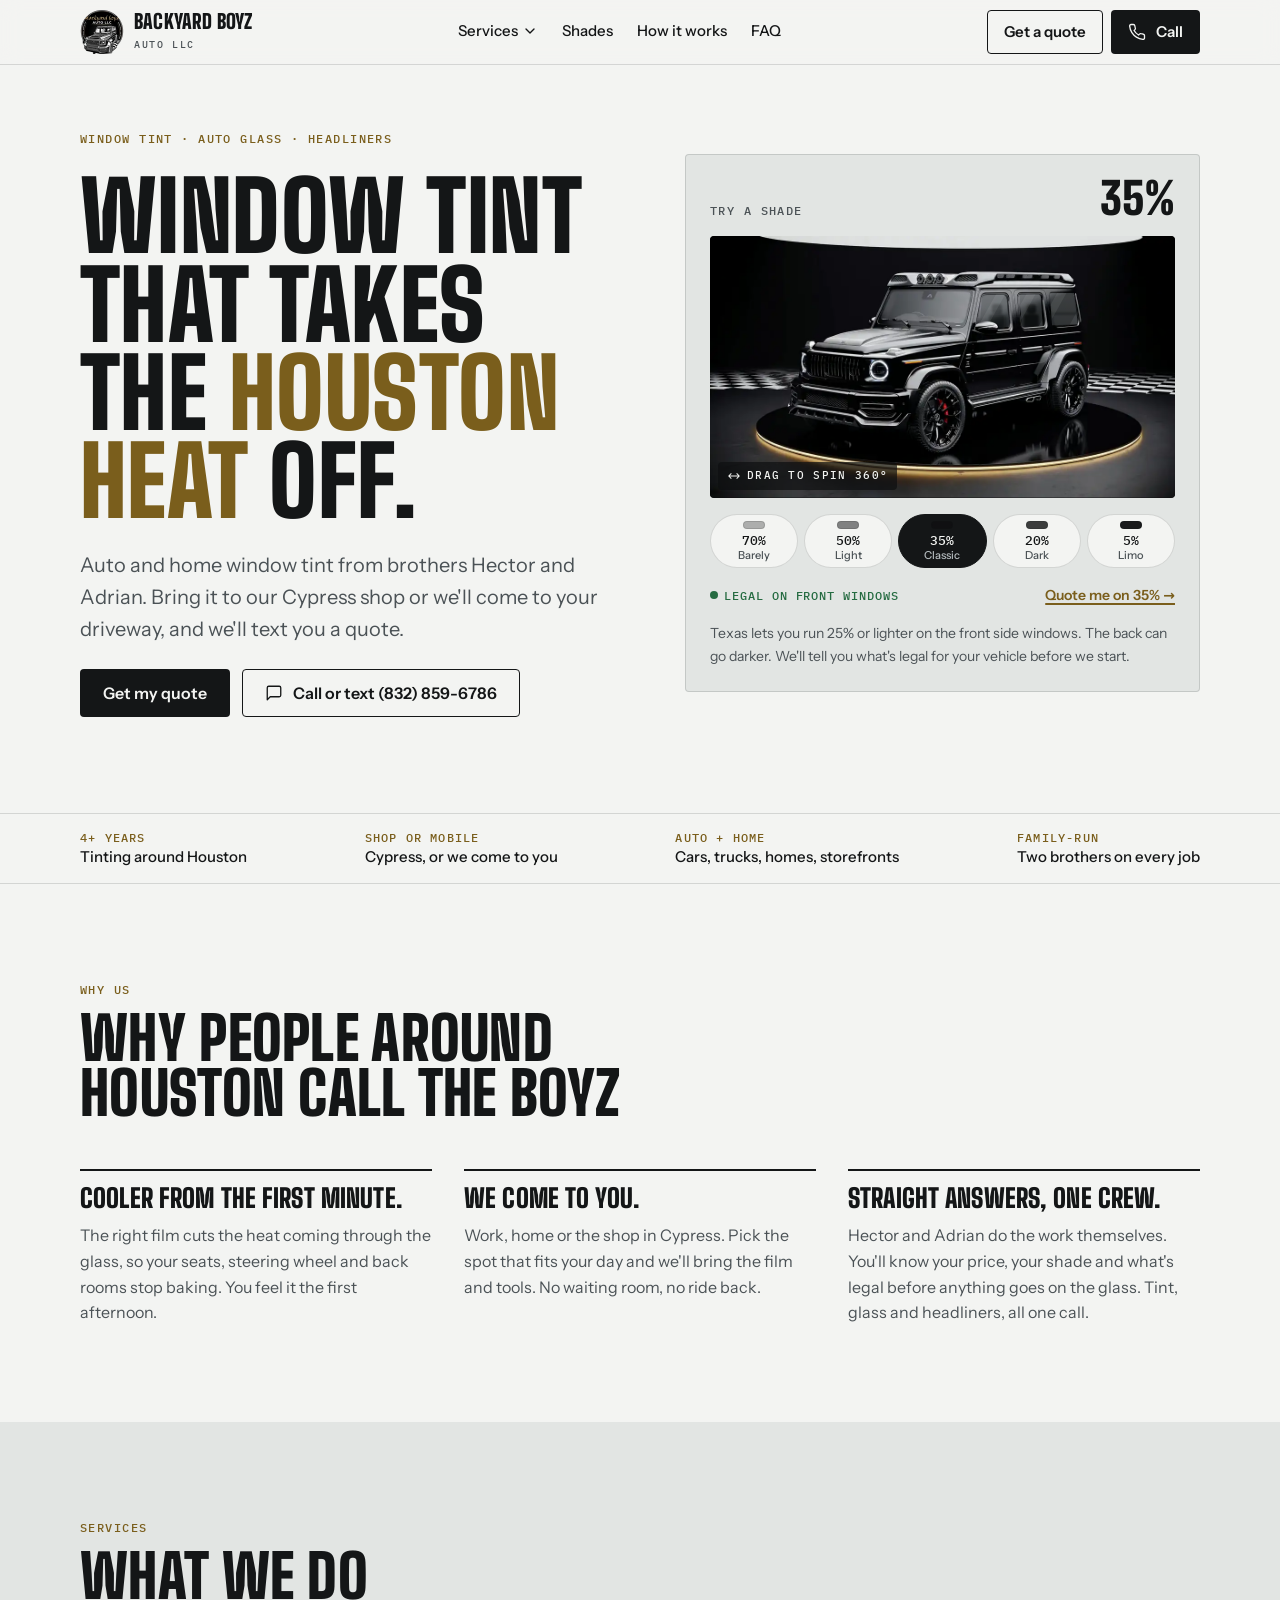
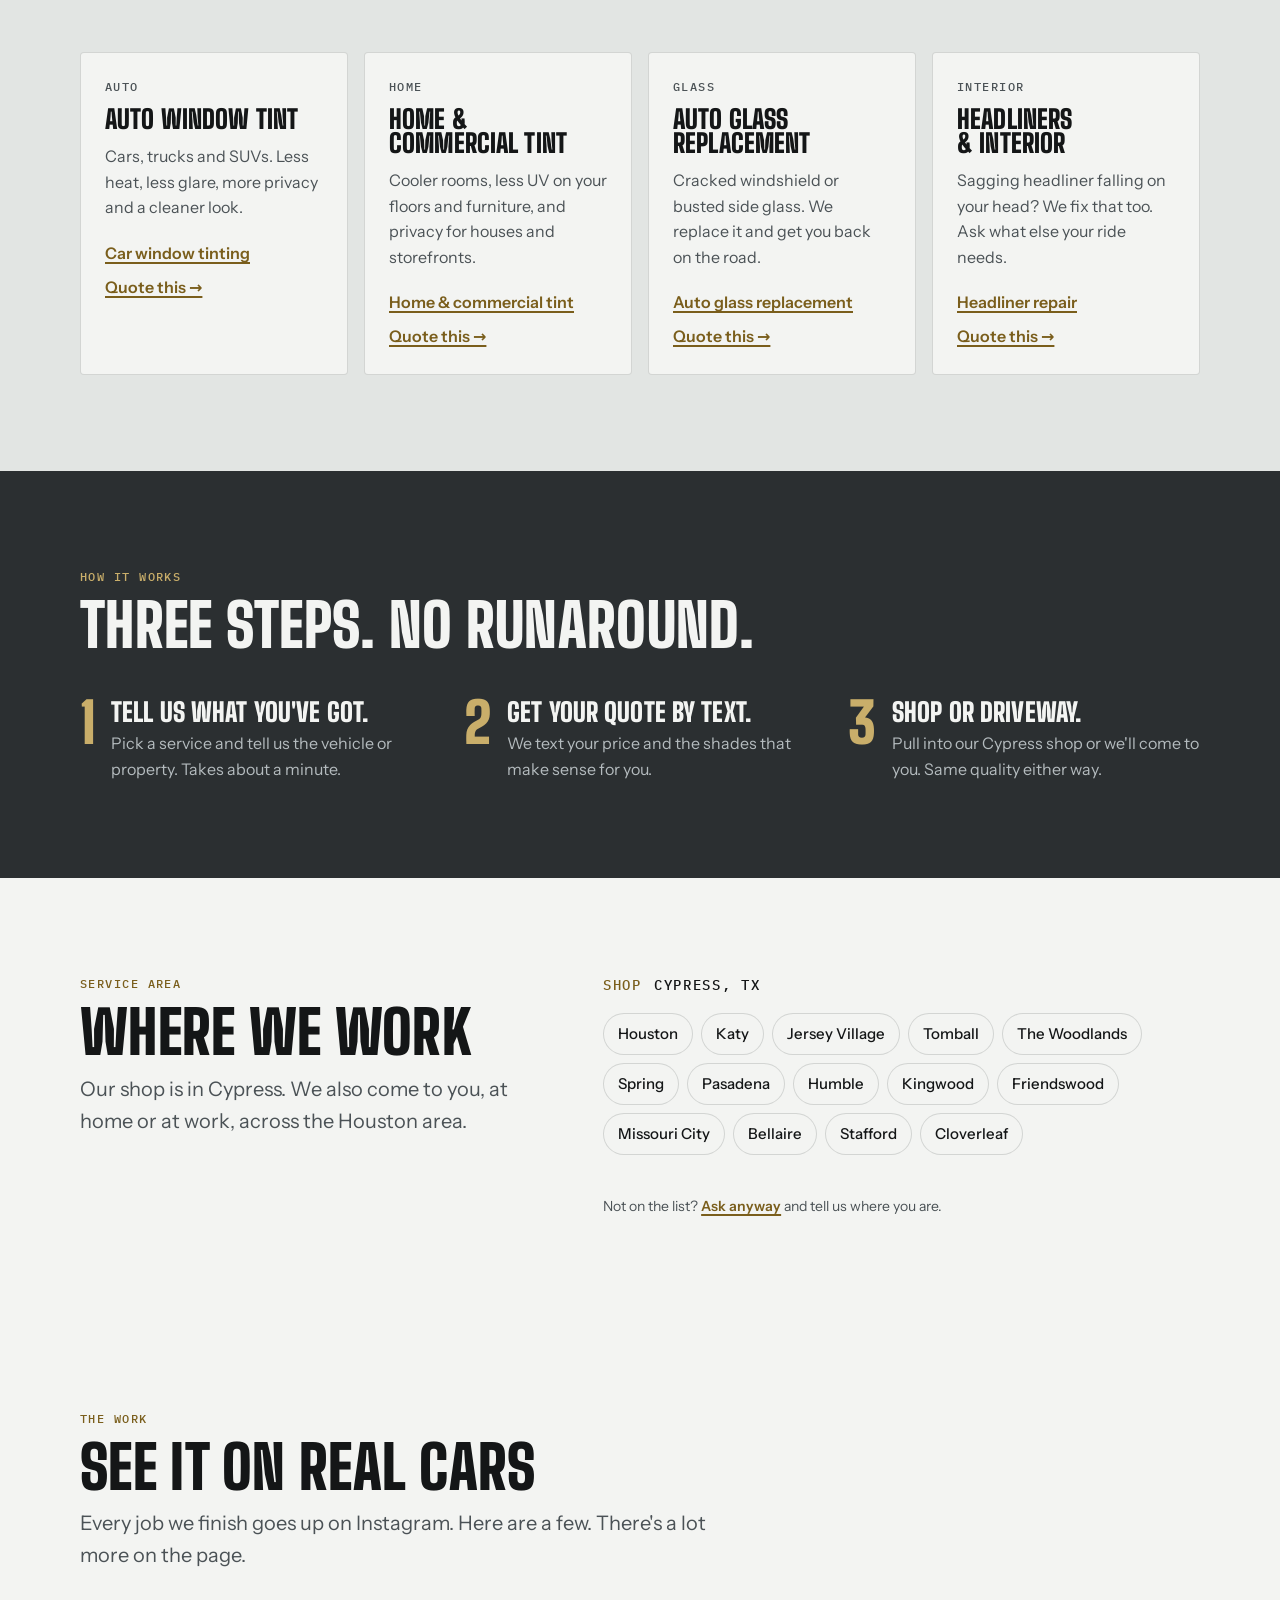
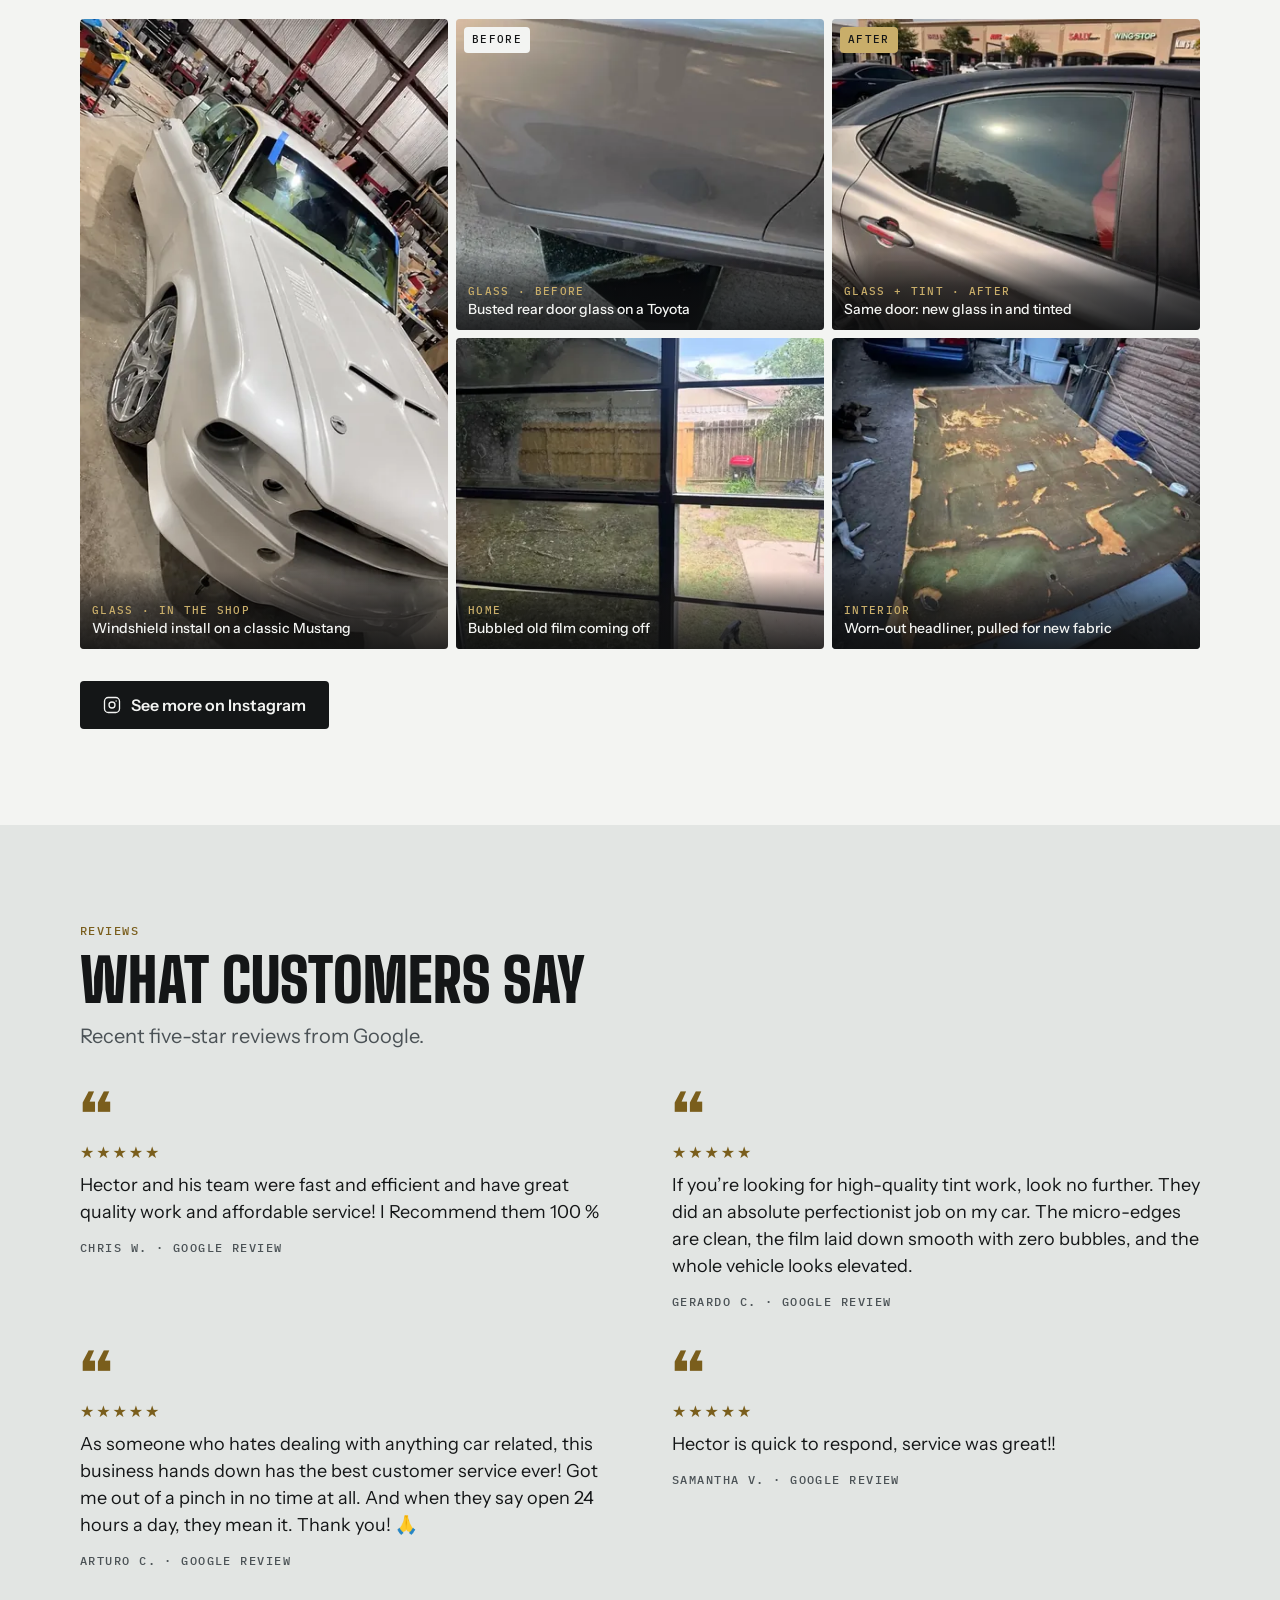
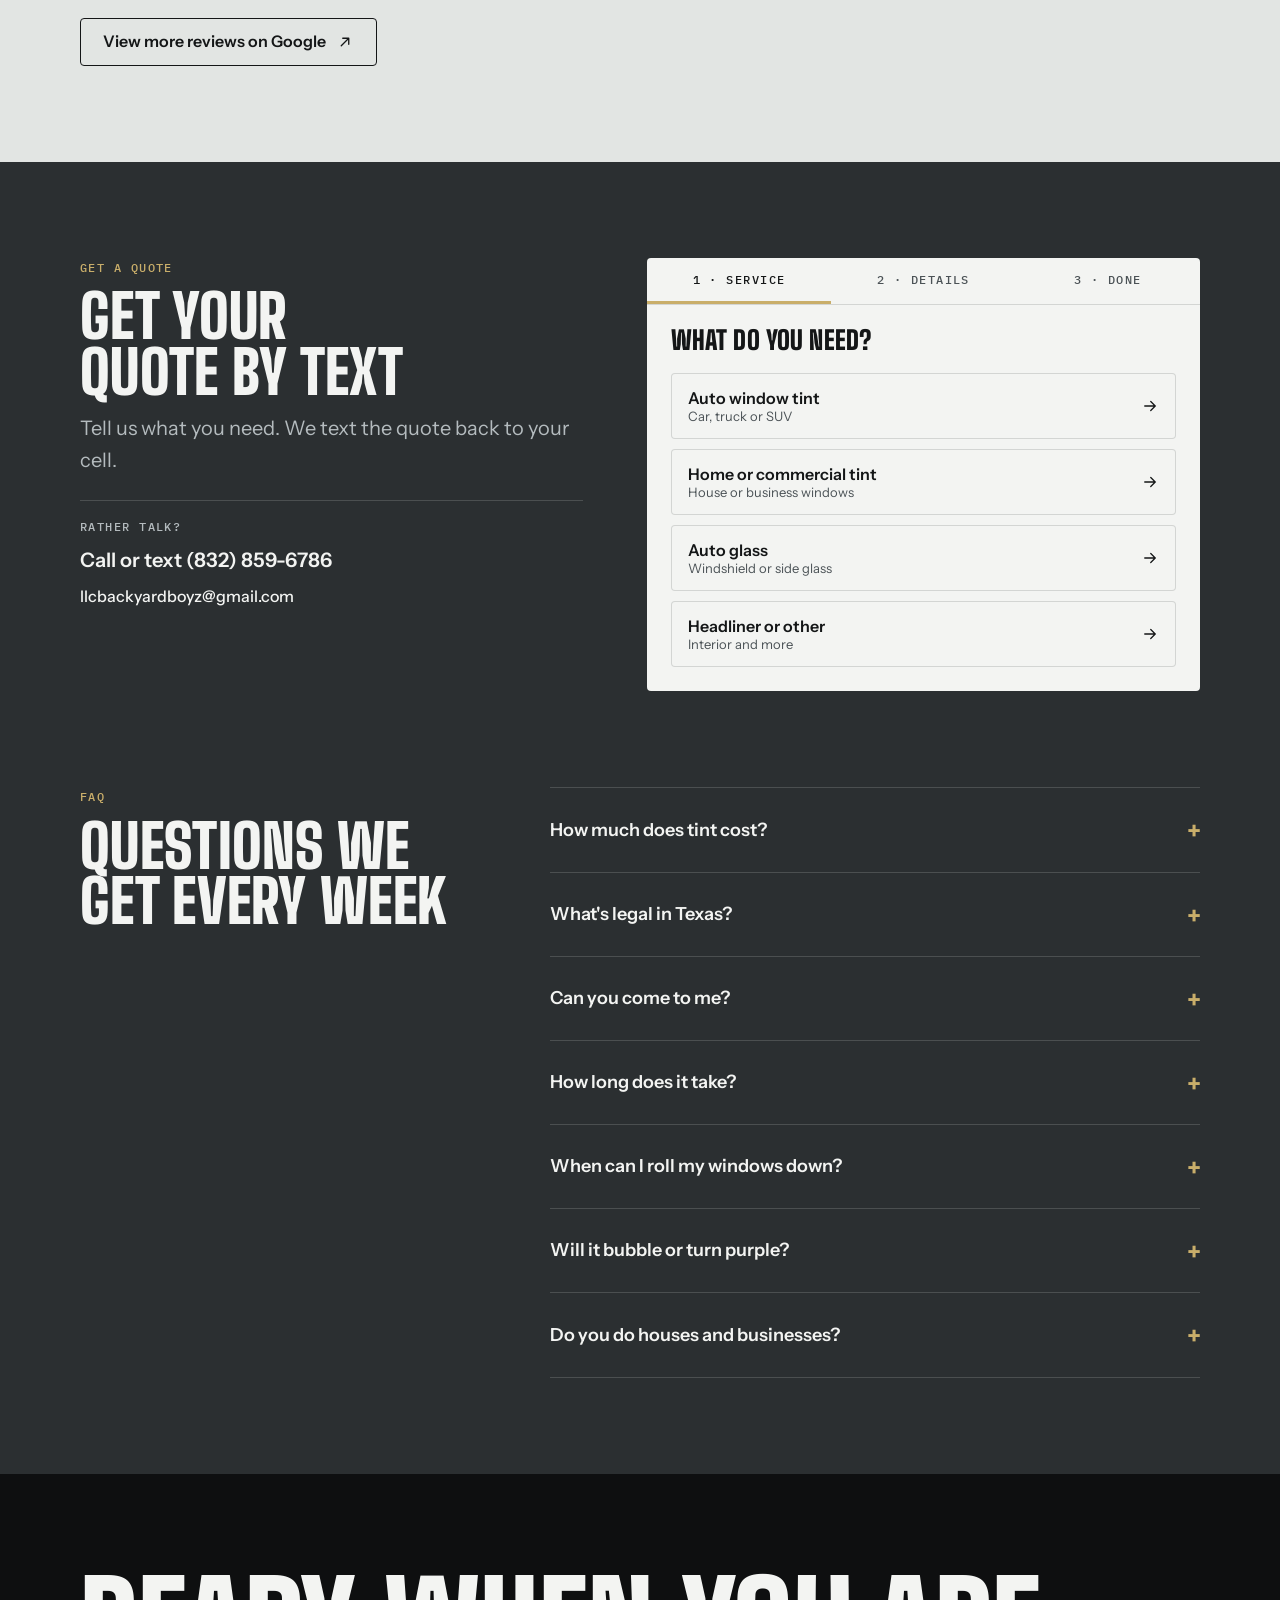
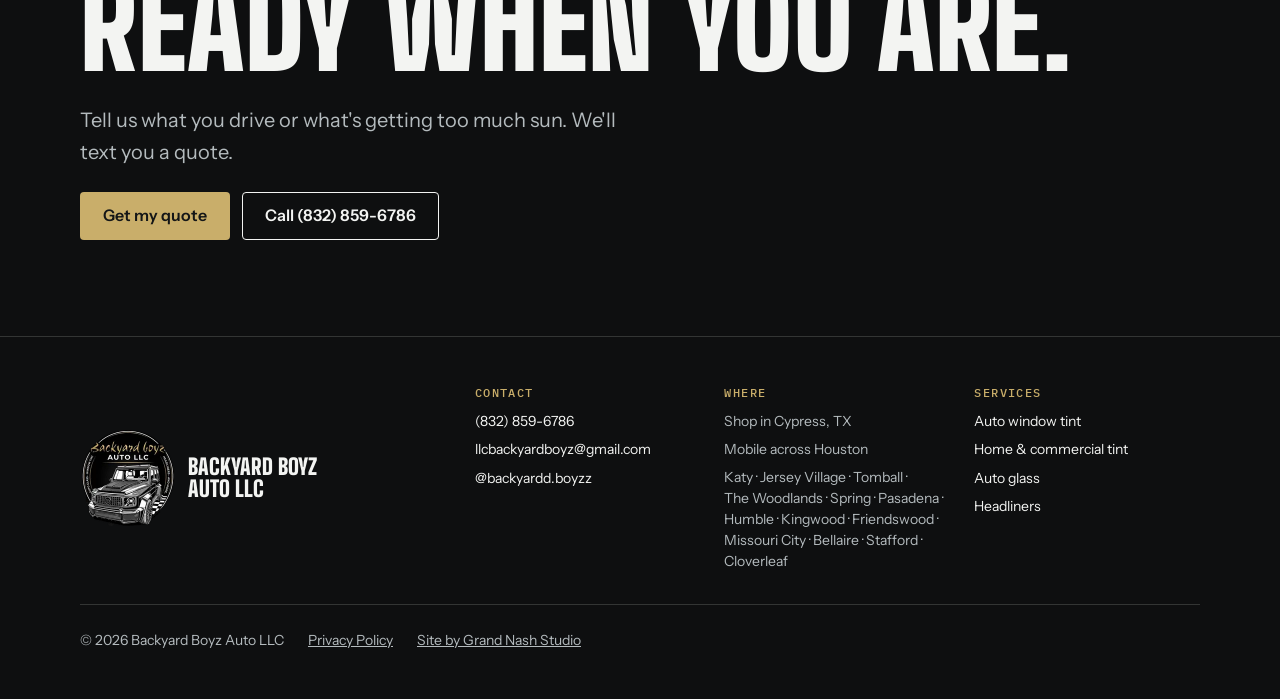
==== commit b6939f5d: "Responsive job photos, self-hosted fonts, privacy page on the shared template, favicon.ico 1. Job ph" ====
--- a/index.html
+++ b/index.html
@@ -4,7 +4,7 @@
 <meta charset="UTF-8">
 <meta name="viewport" content="width=device-width, initial-scale=1.0">
 <meta name="color-scheme" content="light">
-<meta http-equiv="Content-Security-Policy" content="default-src 'self'; base-uri 'none'; object-src 'none'; img-src 'self' data: https://*.hcaptcha.com; style-src 'self' 'unsafe-inline' https://fonts.googleapis.com https://*.hcaptcha.com; font-src https://fonts.gstatic.com; script-src 'self' 'unsafe-inline' https://hcaptcha.com https://*.hcaptcha.com; connect-src https://api.web3forms.com https://hcaptcha.com https://*.hcaptcha.com; frame-src https://hcaptcha.com https://*.hcaptcha.com; form-action 'self' https://api.web3forms.com; upgrade-insecure-requests">
+<meta http-equiv="Content-Security-Policy" content="default-src 'self'; base-uri 'none'; object-src 'none'; img-src 'self' data: https://*.hcaptcha.com; style-src 'self' 'unsafe-inline' https://*.hcaptcha.com; font-src 'self'; script-src 'self' 'unsafe-inline' https://hcaptcha.com https://*.hcaptcha.com; connect-src https://api.web3forms.com https://hcaptcha.com https://*.hcaptcha.com; frame-src https://hcaptcha.com https://*.hcaptcha.com; form-action 'self' https://api.web3forms.com; upgrade-insecure-requests">
 <meta name="referrer" content="strict-origin-when-cross-origin">
 <title>Window Tinting in Cypress &amp; Houston, TX | Backyard Boyz Auto LLC</title>
 <meta name="description" content="Window tinting for cars, homes and businesses, plus auto glass and headliners in Cypress and Houston, TX. Shop or mobile. Get your quote by text.">
@@ -15,6 +15,7 @@
 <meta name="geo.placename" content="Cypress, Houston">
 <meta name="author" content="Backyard Boyz Auto LLC">
 <link rel="icon" type="image/webp" href="favicon.webp">
+<link rel="icon" type="image/png" sizes="48x48" href="favicon.png">
 <link rel="apple-touch-icon" href="logo.webp">
 <meta property="og:type" content="website">
 <meta property="og:title" content="Backyard Boyz Auto LLC · Window Tinting in Cypress &amp; Houston">
@@ -29,9 +30,7 @@
 <meta name="twitter:title" content="Backyard Boyz Auto LLC · Window Tinting in Cypress &amp; Houston">
 <meta name="twitter:description" content="Auto and home tint, auto glass and headliners. Shop in Cypress or mobile across Houston.">
 <meta name="twitter:image" content="https://backyardboyzautollc.com/og-image.jpg">
-<link rel="preconnect" href="https://fonts.googleapis.com">
-<link rel="preconnect" href="https://fonts.gstatic.com" crossorigin>
-<link href="https://fonts.googleapis.com/css2?family=Big+Shoulders+Display:wght@800;900&family=IBM+Plex+Mono:wght@500&family=Instrument+Sans:wght@400;500;600&display=swap" rel="stylesheet">
+<link rel="preload" href="fonts/big-shoulders-display-latin.woff2" as="font" type="font/woff2" crossorigin>
 <link rel="stylesheet" href="styles.css">
 <script type="application/ld+json">
 {
@@ -305,25 +304,25 @@
     <!-- Real job photos. To add or swap one, see the note in the CSS above .work-grid. -->
     <div class="work-grid">
       <figure class="shot shot--feat">
-        <img src="work/mustang-windshield-install.webp" alt="White classic Mustang in the shop with its new windshield taped in place" width="701" height="1200" loading="lazy">
+        <img src="work/mustang-windshield-install.webp" srcset="work/mustang-windshield-install-400.webp 400w, work/mustang-windshield-install.webp 701w" sizes="(min-width: 1160px) 368px, (min-width: 600px) calc((100vw - 56px) / 3), calc(100vw - 40px)" alt="White classic Mustang in the shop with its new windshield taped in place" width="701" height="1200" loading="lazy">
         <figcaption><span class="mono">Glass · in the shop</span>Windshield install on a classic Mustang</figcaption>
       </figure>
       <figure class="shot">
         <span class="shot-tag mono">Before</span>
-        <img src="work/broken-door-glass.webp" alt="Before: gray Toyota with the rear door glass shattered on the ground below it" width="774" height="1200" loading="lazy" style="object-position:50% 86%">
+        <img src="work/broken-door-glass.webp" srcset="work/broken-door-glass-400.webp 400w, work/broken-door-glass.webp 774w" sizes="(min-width: 1160px) 368px, (min-width: 600px) calc((100vw - 56px) / 3), calc((100vw - 48px) / 2)" alt="Before: gray Toyota with the rear door glass shattered on the ground below it" width="774" height="1200" loading="lazy" style="object-position:50% 86%">
         <figcaption><span class="mono">Glass · before</span>Busted rear door glass on a Toyota</figcaption>
       </figure>
       <figure class="shot">
         <span class="shot-tag shot-tag--after mono">After</span>
-        <img src="work/toyota-rear-window-tint.webp" alt="After: the same gray Toyota with new rear door glass, tinted dark" width="905" height="1200" loading="lazy" style="object-position:55% 50%">
+        <img src="work/toyota-rear-window-tint.webp" srcset="work/toyota-rear-window-tint-400.webp 400w, work/toyota-rear-window-tint-800.webp 800w, work/toyota-rear-window-tint.webp 905w" sizes="(min-width: 1160px) 368px, (min-width: 600px) calc((100vw - 56px) / 3), calc((100vw - 48px) / 2)" alt="After: the same gray Toyota with new rear door glass, tinted dark" width="905" height="1200" loading="lazy" style="object-position:55% 50%">
         <figcaption><span class="mono">Glass + tint · after</span>Same door: new glass in and tinted</figcaption>
       </figure>
       <figure class="shot">
-        <img src="work/home-window-film.webp" alt="House window mid-job: bubbled old film on the left panes, clean glass on the right" width="903" height="1200" loading="lazy">
+        <img src="work/home-window-film.webp" srcset="work/home-window-film-400.webp 400w, work/home-window-film-800.webp 800w, work/home-window-film.webp 903w" sizes="(min-width: 1160px) 368px, (min-width: 600px) calc((100vw - 56px) / 3), calc((100vw - 48px) / 2)" alt="House window mid-job: bubbled old film on the left panes, clean glass on the right" width="903" height="1200" loading="lazy">
         <figcaption><span class="mono">Home</span>Bubbled old film coming off</figcaption>
       </figure>
       <figure class="shot">
-        <img src="work/headliner-removed.webp" alt="Worn-out headliner board with the fabric falling apart, pulled out of a car" width="898" height="1200" loading="lazy" style="object-position:50% 65%">
+        <img src="work/headliner-removed.webp" srcset="work/headliner-removed-400.webp 400w, work/headliner-removed-800.webp 800w, work/headliner-removed.webp 898w" sizes="(min-width: 1160px) 368px, (min-width: 600px) calc((100vw - 56px) / 3), calc((100vw - 48px) / 2)" alt="Worn-out headliner board with the fabric falling apart, pulled out of a car" width="898" height="1200" loading="lazy" style="object-position:50% 65%">
         <figcaption><span class="mono">Interior</span>Worn-out headliner, pulled for new fabric</figcaption>
       </figure>
     </div>
@@ -628,7 +627,7 @@
 
 // ---------- quote flow ----------
 const Q = {svc:null};
-let _hcapReady = false, _hcapId = null, _hcapLoading = false, _hcapRendered;
+let _hcapReady = false, _hcapId = null, _hcapLoading = false, _hcapRendered, _hcapFailed = null;
 const hcapRendered = new Promise(r => { _hcapRendered = r; });
 window.hcapOnload = function(){ _hcapReady = true; renderHcap(); };
 function renderHcap(){
@@ -643,6 +642,8 @@
   const sc = document.createElement('script');
   sc.src = 'https://js.hcaptcha.com/1/api.js?onload=hcapOnload&render=explicit';
   sc.async = true; sc.defer = true;
+  // If the download fails, allow the next attempt (a retried submit) to inject the script again.
+  sc.onerror = () => { _hcapLoading = false; sc.remove(); if(_hcapFailed) _hcapFailed(); };
   document.body.appendChild(sc);
 }
 (function(){
@@ -656,8 +657,10 @@
   } else { loadHcap(); }
 })();
 function waitForHcap(ms){
+  // Resolves true once the widget is rendered, false on timeout or if the script fails to download.
+  const failed = new Promise(r => { _hcapFailed = () => r(false); });
   loadHcap(); renderHcap();
-  return Promise.race([hcapRendered.then(() => true), new Promise(r => setTimeout(() => r(false), ms))]);
+  return Promise.race([hcapRendered.then(() => true), failed, new Promise(r => setTimeout(() => r(false), ms))]);
 }
 function qStep(n){
   document.querySelectorAll('.qpanel').forEach(p => p.hidden = (+p.dataset.panel !== n));
@@ -707,7 +710,15 @@
     qSubmitBtn.disabled = true; qSubmitBtn.textContent = 'Loading the spam check…';
     const ready = await waitForHcap(15000);
     qSubmitBtn.disabled = false; qSubmitBtn.textContent = 'Send & get my quote';
-    if(!ready){ showError('The spam check didn\'t load. Check your connection, or call or text us at ' + PHONE + '.'); return; }
+    if(!ready){
+      // Never send without a token: say so, give the phone number, and leave the button ready for a retry.
+      qError.textContent = 'Couldn\'t load the spam check. Call or text ';
+      const call = document.createElement('a');
+      call.href = 'tel:+18328596786'; call.textContent = '(832) 859-6786';
+      qError.append(call, '.');
+      qError.hidden = false;
+      return;
+    }
   }
   let token = '';
   if(_hcapId !== null && window.hcaptcha){ token = window.hcaptcha.getResponse(_hcapId); }
--- a/styles.css
+++ b/styles.css
@@ -1,3 +1,13 @@
+/* ---------- fonts ----------
+   Self-hosted latin subsets of the Google Fonts files (SIL OFL 1.1, licences in /fonts/).
+   Big Shoulders Display and Instrument Sans are variable fonts, so one file serves every weight listed. */
+@font-face{font-family:'Big Shoulders Display';font-style:normal;font-weight:800;font-display:swap;src:url(fonts/big-shoulders-display-latin.woff2) format('woff2');unicode-range:U+0000-00FF, U+0131, U+0152-0153, U+02BB-02BC, U+02C6, U+02DA, U+02DC, U+0304, U+0308, U+0329, U+2000-206F, U+20AC, U+2122, U+2191, U+2193, U+2212, U+2215, U+FEFF, U+FFFD;}
+@font-face{font-family:'Big Shoulders Display';font-style:normal;font-weight:900;font-display:swap;src:url(fonts/big-shoulders-display-latin.woff2) format('woff2');unicode-range:U+0000-00FF, U+0131, U+0152-0153, U+02BB-02BC, U+02C6, U+02DA, U+02DC, U+0304, U+0308, U+0329, U+2000-206F, U+20AC, U+2122, U+2191, U+2193, U+2212, U+2215, U+FEFF, U+FFFD;}
+@font-face{font-family:'IBM Plex Mono';font-style:normal;font-weight:500;font-display:swap;src:url(fonts/ibm-plex-mono-500-latin.woff2) format('woff2');unicode-range:U+0000-00FF, U+0131, U+0152-0153, U+02BB-02BC, U+02C6, U+02DA, U+02DC, U+0304, U+0308, U+0329, U+2000-206F, U+20AC, U+2122, U+2191, U+2193, U+2212, U+2215, U+FEFF, U+FFFD;}
+@font-face{font-family:'Instrument Sans';font-style:normal;font-weight:400;font-display:swap;src:url(fonts/instrument-sans-latin.woff2) format('woff2');unicode-range:U+0000-00FF, U+0131, U+0152-0153, U+02BB-02BC, U+02C6, U+02DA, U+02DC, U+0304, U+0308, U+0329, U+2000-206F, U+20AC, U+2122, U+2191, U+2193, U+2212, U+2215, U+FEFF, U+FFFD;}
+@font-face{font-family:'Instrument Sans';font-style:normal;font-weight:500;font-display:swap;src:url(fonts/instrument-sans-latin.woff2) format('woff2');unicode-range:U+0000-00FF, U+0131, U+0152-0153, U+02BB-02BC, U+02C6, U+02DA, U+02DC, U+0304, U+0308, U+0329, U+2000-206F, U+20AC, U+2122, U+2191, U+2193, U+2212, U+2215, U+FEFF, U+FFFD;}
+@font-face{font-family:'Instrument Sans';font-style:normal;font-weight:600;font-display:swap;src:url(fonts/instrument-sans-latin.woff2) format('woff2');unicode-range:U+0000-00FF, U+0131, U+0152-0153, U+02BB-02BC, U+02C6, U+02DA, U+02DC, U+0304, U+0308, U+0329, U+2000-206F, U+20AC, U+2122, U+2191, U+2193, U+2212, U+2215, U+FEFF, U+FFFD;}
+
 /* Layout concept: a tint shade card. Bands step from clear glass (VLT 70%) down to limo black (VLT 5%) as you scroll.
    Full spec lives in _redesign/02-design-system.md */
 :root{
@@ -203,6 +213,7 @@
 .form-note{font-size:13px;color:var(--ink-2);line-height:1.45;}
 .form-note a{color:var(--gold-ink);}
 .form-error{background:#F6E7DC;color:var(--warn);border-radius:var(--r);padding:10px 12px;font-size:14px;font-weight:500;}
+.form-error a{color:inherit;font-weight:600;text-decoration:underline;text-underline-offset:2px;}
 .panel-nav{display:flex;gap:var(--s-3);align-items:center;margin-top:var(--s-2);}
 .panel-nav .btn{flex:2;}
 .back{background:none;border:none;color:var(--ink-2);font-family:var(--f-body);font-weight:500;font-size:15px;cursor:pointer;padding:12px 4px;min-height:44px;}
@@ -327,3 +338,15 @@
 /* ---------- 404 ---------- */
 .not-found .wrap{display:block;}
 .nf-links{list-style:none;margin:var(--s-3) 0 0;padding:0;display:flex;flex-wrap:wrap;gap:var(--s-3);}
+
+/* ---------- privacy policy ---------- */
+.policy-body{max-width:68ch;}
+.policy-body h1{font-size:var(--t-h2);margin-bottom:var(--s-3);}
+.policy-body .updated{font-family:var(--f-mono);font-weight:500;font-size:12px;text-transform:uppercase;letter-spacing:.12em;color:var(--ink-2);margin-bottom:var(--s-6);}
+.policy-body h2{font-size:var(--t-h3);margin:var(--s-7) 0 var(--s-3);}
+.policy-body p{margin:0 0 var(--s-4);color:var(--ink-2);}
+.policy-body ul{margin:0 0 var(--s-4);padding-left:22px;color:var(--ink-2);}
+.policy-body li{margin-bottom:6px;}
+.policy-body b{color:var(--ink);font-weight:600;}
+.policy-body a{color:var(--gold-ink);font-weight:500;text-decoration:underline;text-underline-offset:2px;}
+.policy-body .contact{background:var(--haze);border:1px solid var(--line);border-radius:var(--r);padding:var(--s-5);line-height:1.8;}
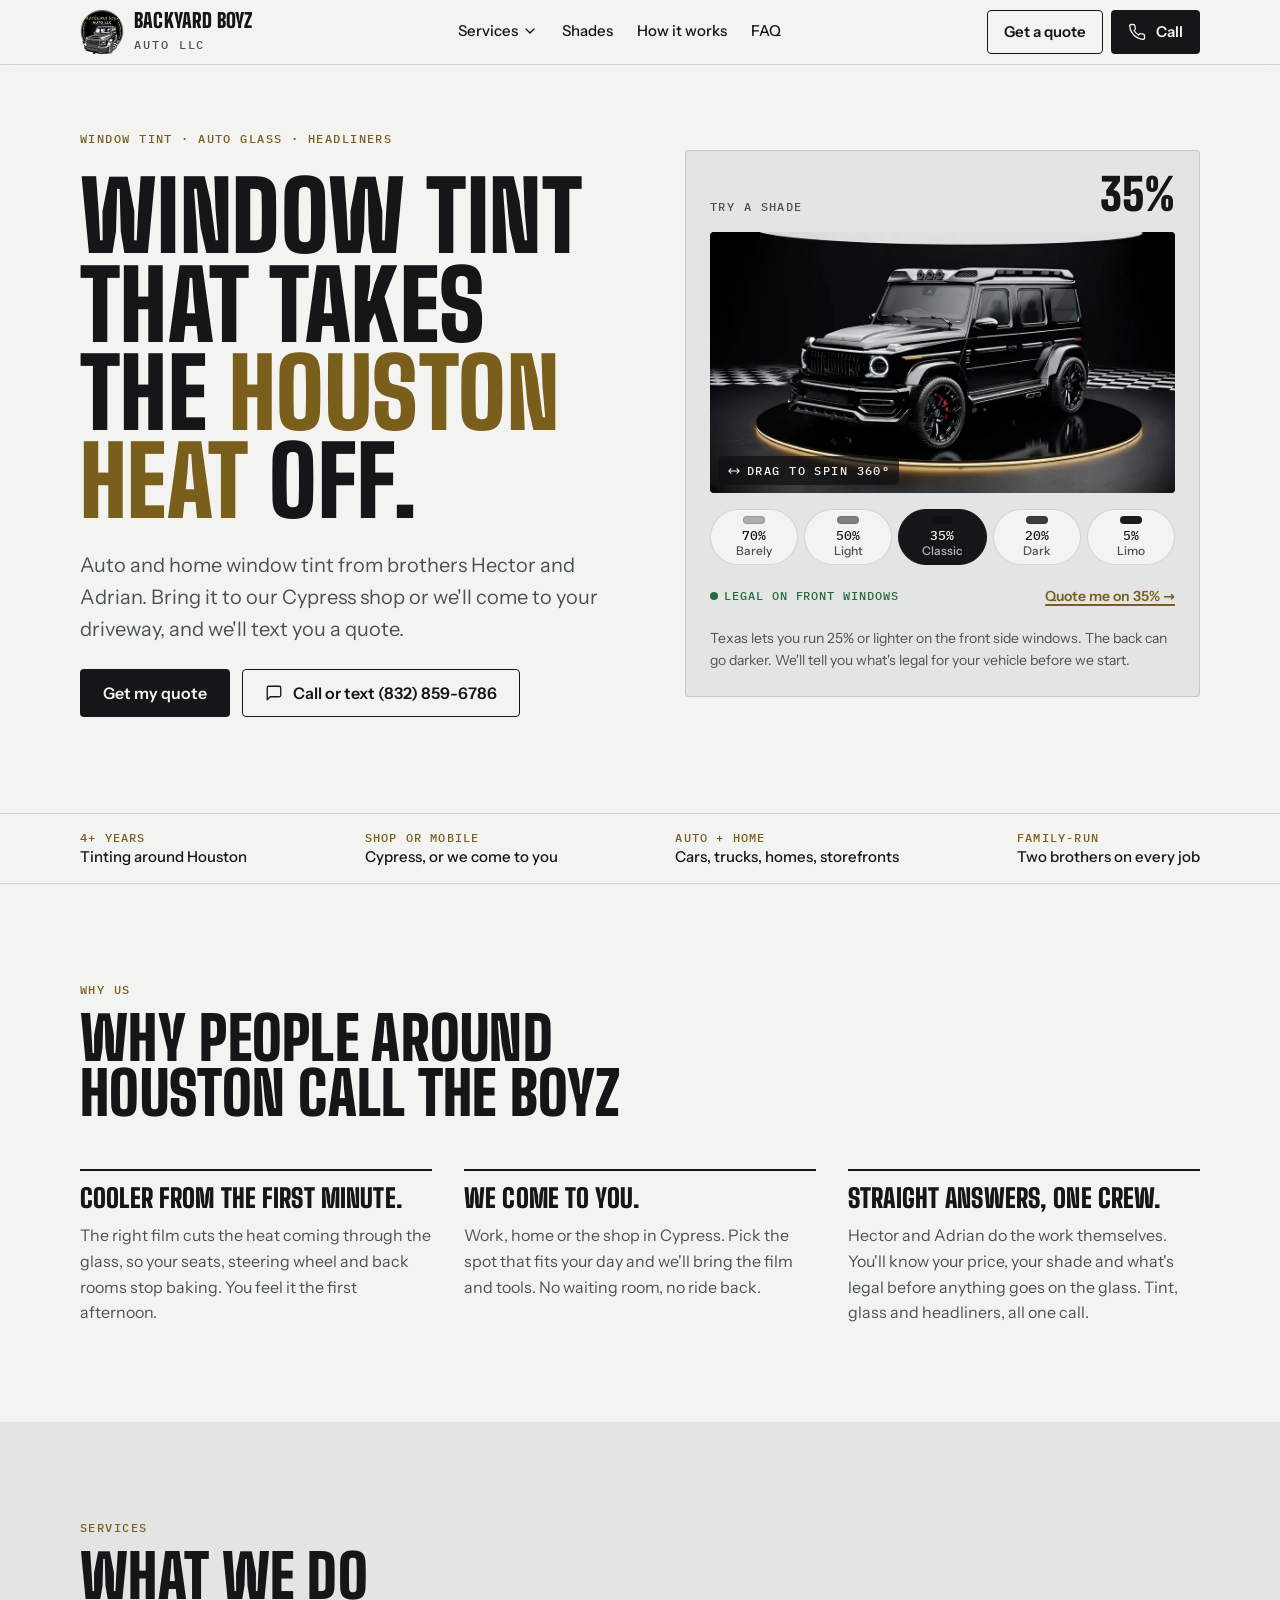
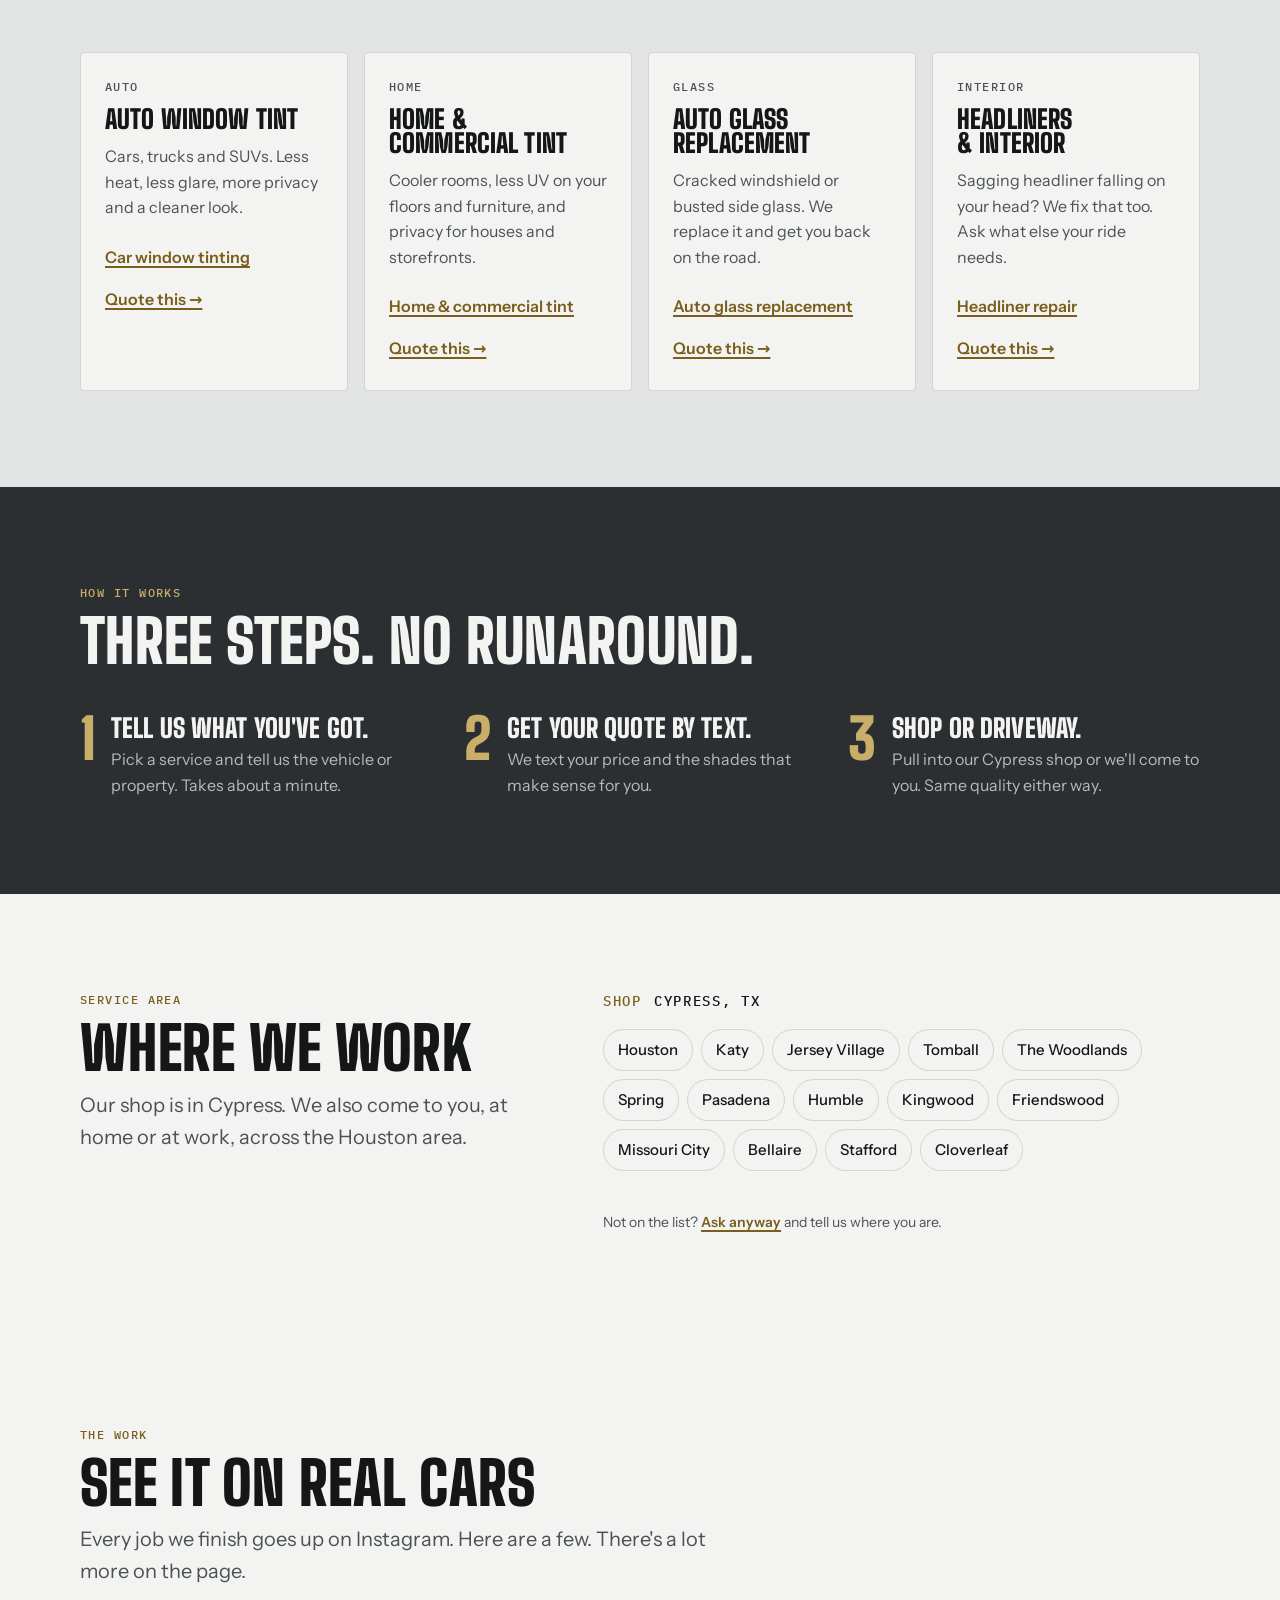
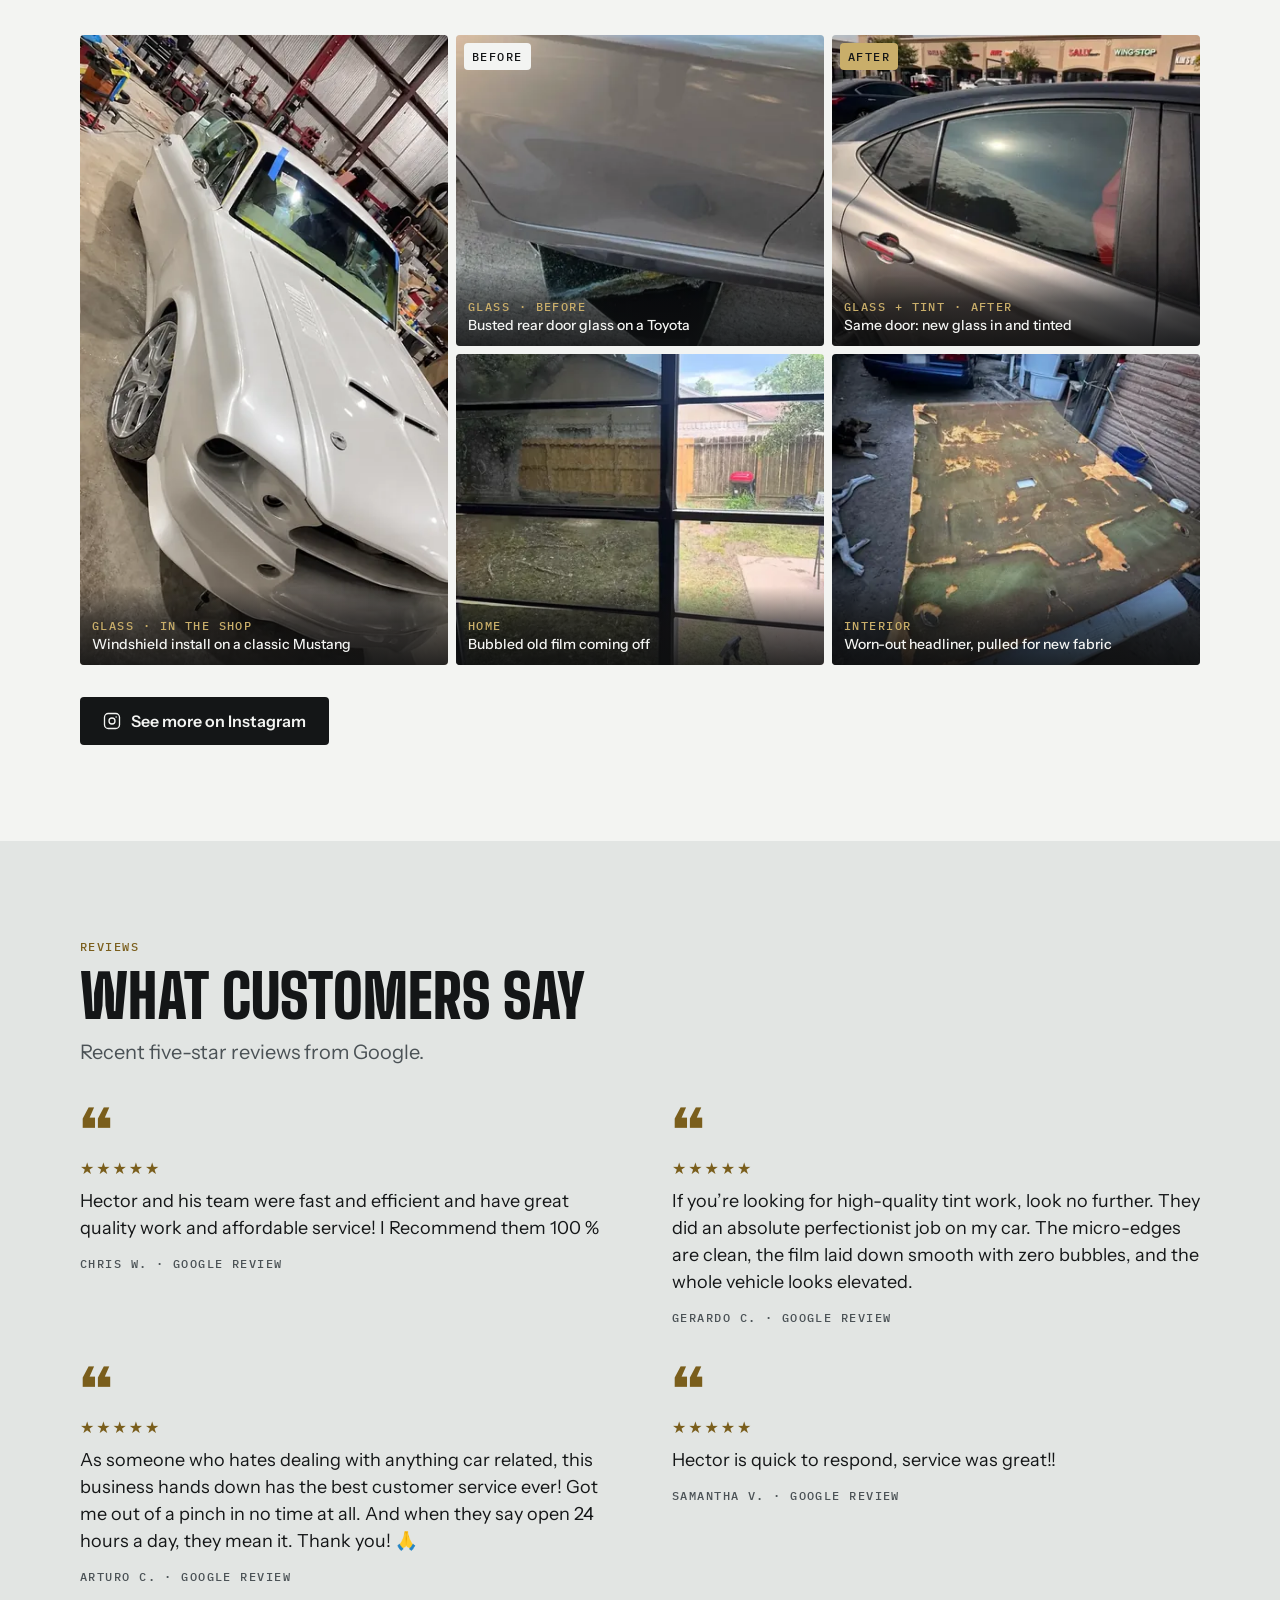
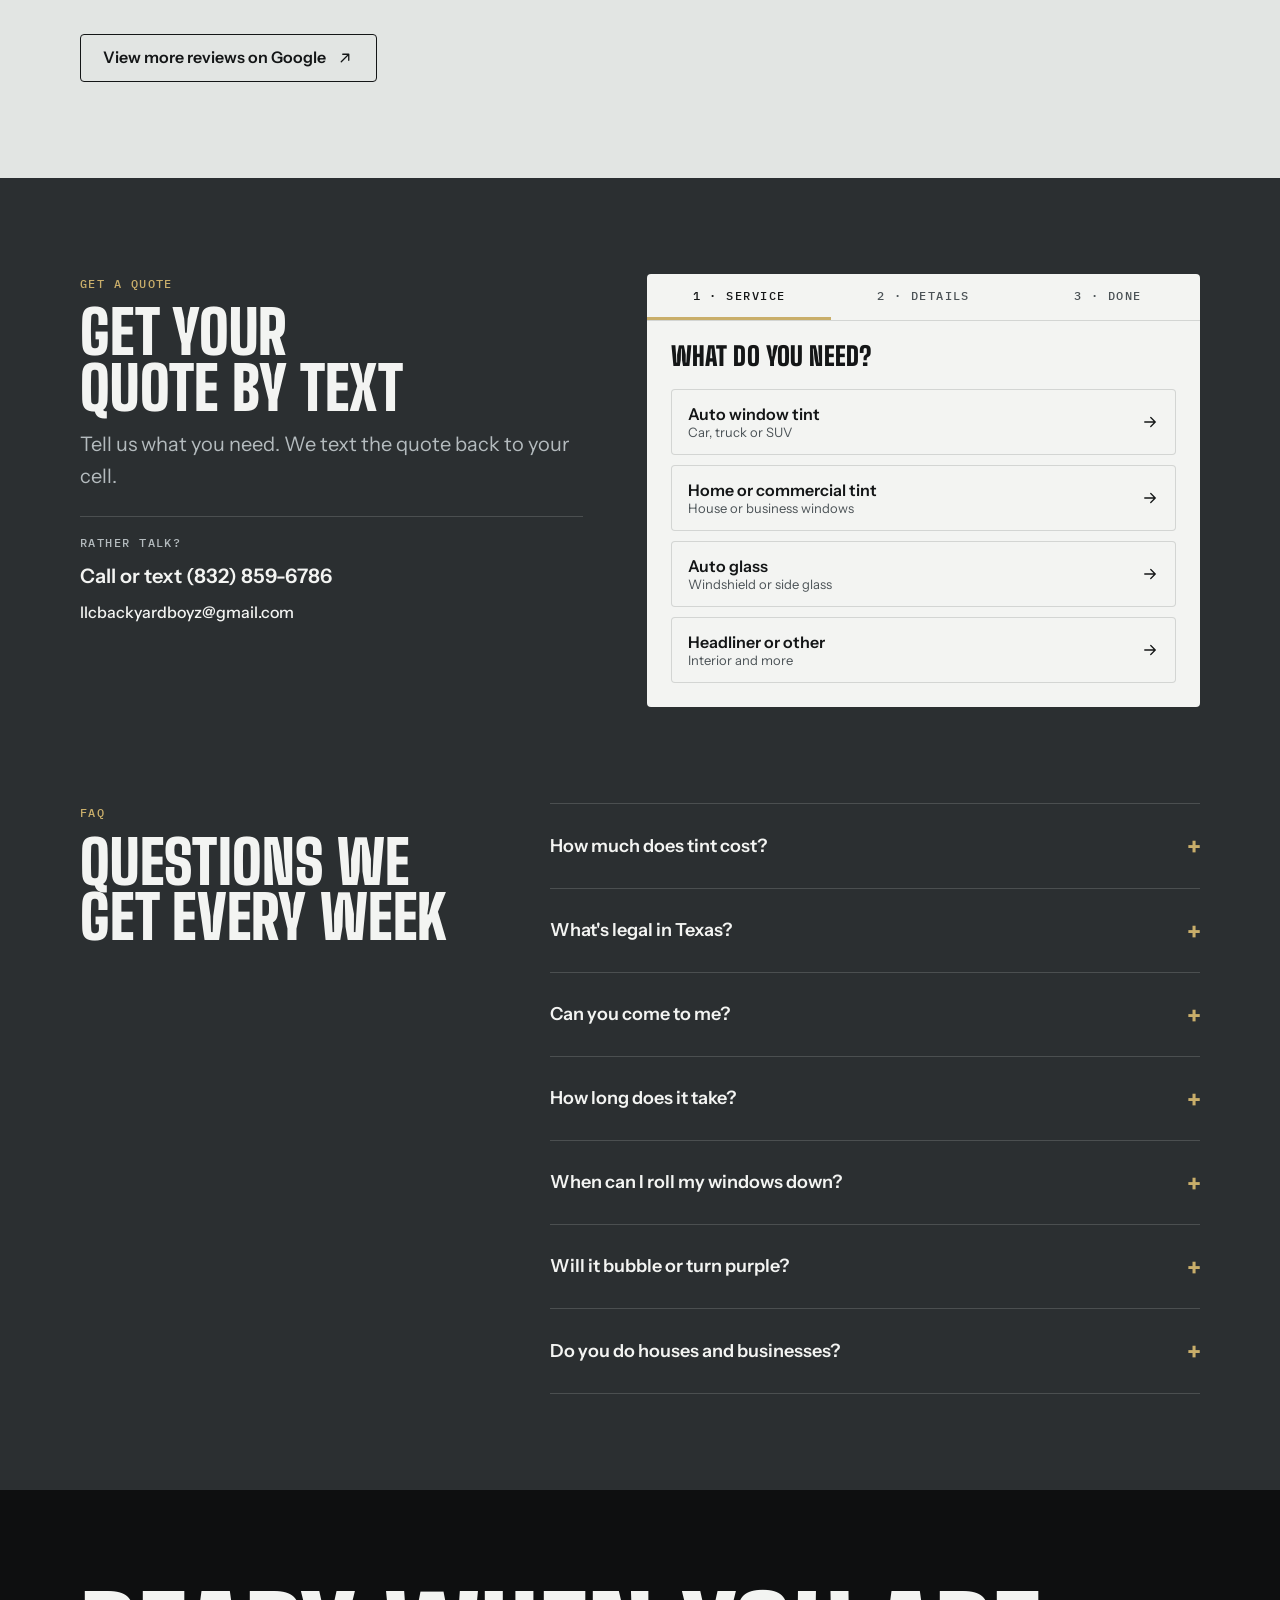
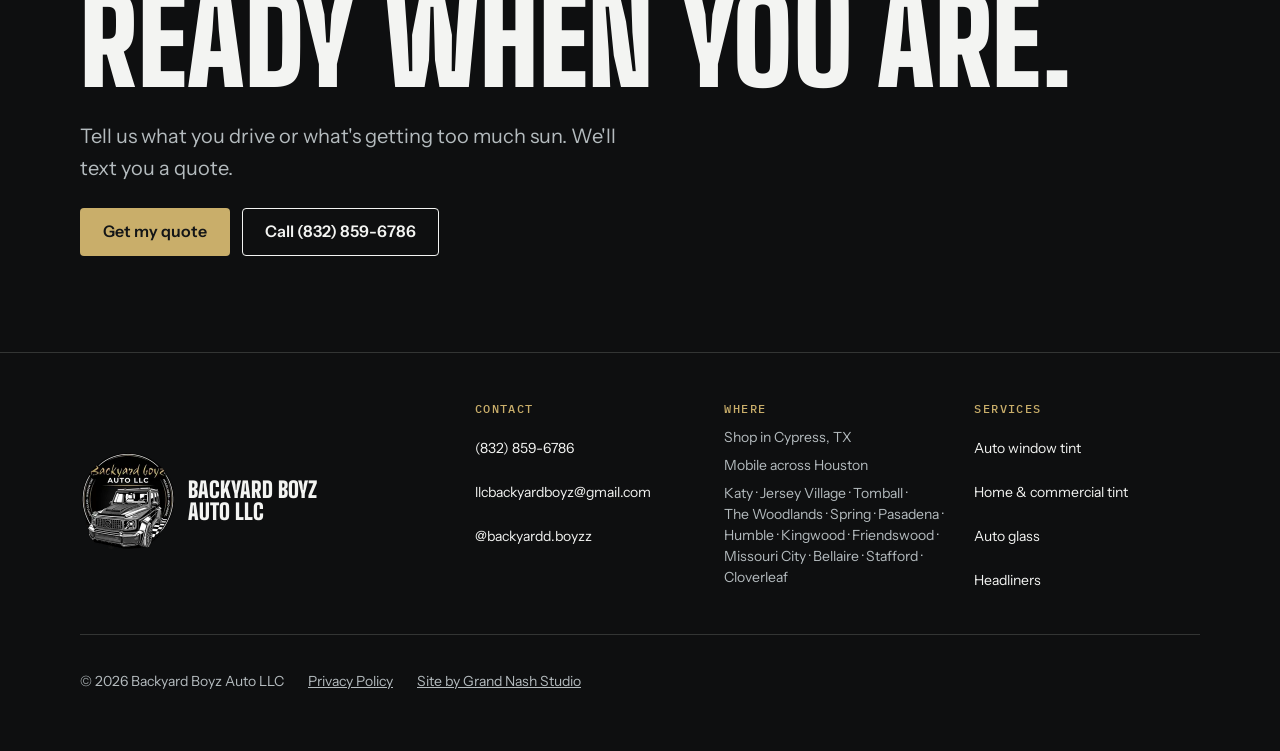
==== commit 52037f6d: "Shorter titles, mobile tap targets, git-dated sitemap, full share tags, CSP connect-src 'self' 1. <t" ====
--- a/index.html
+++ b/index.html
@@ -4,9 +4,9 @@
 <meta charset="UTF-8">
 <meta name="viewport" content="width=device-width, initial-scale=1.0">
 <meta name="color-scheme" content="light">
-<meta http-equiv="Content-Security-Policy" content="default-src 'self'; base-uri 'none'; object-src 'none'; img-src 'self' data: https://*.hcaptcha.com; style-src 'self' 'unsafe-inline' https://*.hcaptcha.com; font-src 'self'; script-src 'self' 'unsafe-inline' https://hcaptcha.com https://*.hcaptcha.com; connect-src https://api.web3forms.com https://hcaptcha.com https://*.hcaptcha.com; frame-src https://hcaptcha.com https://*.hcaptcha.com; form-action 'self' https://api.web3forms.com; upgrade-insecure-requests">
+<meta http-equiv="Content-Security-Policy" content="default-src 'self'; base-uri 'none'; object-src 'none'; img-src 'self' data: https://*.hcaptcha.com; style-src 'self' 'unsafe-inline' https://*.hcaptcha.com; font-src 'self'; script-src 'self' 'unsafe-inline' https://hcaptcha.com https://*.hcaptcha.com; connect-src 'self' https://api.web3forms.com https://hcaptcha.com https://*.hcaptcha.com; frame-src https://hcaptcha.com https://*.hcaptcha.com; form-action 'self' https://api.web3forms.com; upgrade-insecure-requests">
 <meta name="referrer" content="strict-origin-when-cross-origin">
-<title>Window Tinting in Cypress &amp; Houston, TX | Backyard Boyz Auto LLC</title>
+<title>Window Tinting in Cypress &amp; Houston, TX | Backyard Boyz</title>
 <meta name="description" content="Window tinting for cars, homes and businesses, plus auto glass and headliners in Cypress and Houston, TX. Shop or mobile. Get your quote by text.">
 <link rel="canonical" href="https://backyardboyzautollc.com/">
 <meta name="robots" content="index, follow, max-image-preview:large">
--- a/styles.css
+++ b/styles.css
@@ -79,7 +79,7 @@
 .brand{display:flex;align-items:center;gap:10px;text-decoration:none;}
 .brand img{width:44px;height:44px;object-fit:contain;}
 .brand b{font-family:var(--f-display);font-weight:900;text-transform:uppercase;font-size:20px;line-height:.95;letter-spacing:.01em;}
-.brand small{display:block;font-family:var(--f-mono);font-weight:500;font-size:10px;letter-spacing:.16em;color:var(--ink-2);}
+.brand small{display:block;font-family:var(--f-mono);font-weight:500;font-size:12px;letter-spacing:.16em;color:var(--ink-2);}
 .nav-links{display:flex;align-items:center;gap:var(--s-5);list-style:none;margin:0;padding:0;}
 .nav-links > li > a{display:inline-flex;align-items:center;min-height:44px;text-decoration:none;font-weight:500;font-size:15px;border-bottom:2px solid transparent;transition:border-color .15s;}
 .nav-links > li > a:hover{border-color:var(--gold);}
@@ -117,12 +117,12 @@
 .gw-stage{position:relative;overflow:hidden;border-radius:var(--r);background:#0B0B0C;cursor:grab;touch-action:pan-y;user-select:none;-webkit-user-select:none;}
 .gw-stage:active{cursor:grabbing;}
 .gw-turn svg{display:block;width:100%;height:auto;}
-.gw-hint{position:absolute;left:var(--s-2);bottom:var(--s-2);display:inline-flex;align-items:center;gap:6px;background:rgba(14,15,16,.7);color:var(--paper);padding:5px 9px;border-radius:var(--r);font-size:11px;pointer-events:none;}
+.gw-hint{position:absolute;left:var(--s-2);bottom:var(--s-2);display:inline-flex;align-items:center;gap:6px;background:rgba(14,15,16,.7);color:var(--paper);padding:5px 9px;border-radius:var(--r);font-size:12px;pointer-events:none;}
 .gw-hint svg{width:14px;height:14px;}
 .chips{display:grid;grid-template-columns:repeat(5,1fr);gap:6px;}
 .chip{appearance:none;border:1.5px solid var(--line);background:var(--clear);border-radius:999px;min-height:48px;padding:6px 2px;cursor:pointer;font-family:var(--f-mono);font-weight:500;font-size:13px;color:var(--ink);display:grid;place-items:center;transition:border-color .15s,background-color .15s;}
 .chip i{display:block;width:22px;height:8px;border-radius:999px;border:1px solid var(--line);margin-bottom:3px;}
-.chip span{display:block;font-family:var(--f-body);font-size:11px;font-weight:500;color:var(--ink-2);line-height:1.1;}
+.chip span{display:block;font-family:var(--f-body);font-size:12px;font-weight:500;color:var(--ink-2);line-height:1.1;}
 .chip:hover{border-color:var(--ink);}
 .chip[aria-pressed="true"]{background:var(--ink);border-color:var(--ink);color:var(--clear);}
 .chip[aria-pressed="true"] span{color:var(--paper-2);}
@@ -172,8 +172,8 @@
 .shot--feat{grid-column:span 2;}
 .shot--feat img{aspect-ratio:auto;} /* the featured photo shows uncropped */
 .shot figcaption{position:absolute;left:0;right:0;bottom:0;display:grid;gap:2px;padding:var(--s-6) var(--s-3) var(--s-3);background:linear-gradient(to top,rgba(14,15,16,.88),rgba(14,15,16,.6) 55%,transparent);color:var(--paper);font-size:14px;font-weight:500;line-height:1.3;}
-.shot figcaption .mono{font-size:11px;color:var(--gold);}
-.shot-tag{position:absolute;top:var(--s-2);left:var(--s-2);z-index:1;background:var(--paper);color:var(--ink);padding:4px 8px;border-radius:var(--r);font-size:11px;}
+.shot figcaption .mono{font-size:12px;color:var(--gold);}
+.shot-tag{position:absolute;top:var(--s-2);left:var(--s-2);z-index:1;background:var(--paper);color:var(--ink);padding:4px 8px;border-radius:var(--r);font-size:12px;}
 .shot-tag--after{background:var(--gold);}
 
 /* ---------- testimonials ---------- */
@@ -252,7 +252,7 @@
 .f-cols ul{list-style:none;margin:0;padding:0;display:grid;gap:6px;}
 .f-cols a{text-decoration:none;color:var(--paper);}
 .f-cols a:hover{color:var(--gold);text-decoration:underline;}
-.f-legal{display:flex;flex-wrap:wrap;gap:var(--s-2) var(--s-5);border-top:1px solid var(--line-d);padding-top:var(--s-5);}
+.f-legal{display:flex;flex-wrap:wrap;align-items:center;gap:var(--s-2) var(--s-5);border-top:1px solid var(--line-d);padding-top:var(--s-5);}
 .f-legal a{color:var(--paper-2);}
 
 /* ---------- sticky mobile bar ---------- */
@@ -350,3 +350,11 @@
 .policy-body b{color:var(--ink);font-weight:600;}
 .policy-body a{color:var(--gold-ink);font-weight:500;text-decoration:underline;text-underline-offset:2px;}
 .policy-body .contact{background:var(--haze);border:1px solid var(--line);border-radius:var(--r);padding:var(--s-5);line-height:1.8;}
+
+/* ---------- tap targets ----------
+   Footer links get a 44px-tall tap area; text links elsewhere get vertical padding so their tap area is at
+   least 24px without moving the text (padding on an inline link does not change the line height). */
+.f-cols a,.f-legal a{display:inline-flex;align-items:center;min-height:44px;}
+.f-cols ul:has(a){gap:0;} /* link lists: the 44px rows already space the links */
+.link,.policy-body a,.faq .a a,.form-error a{padding-block:4px;}
+.crumbs a,.form-note a{padding-block:6px;}
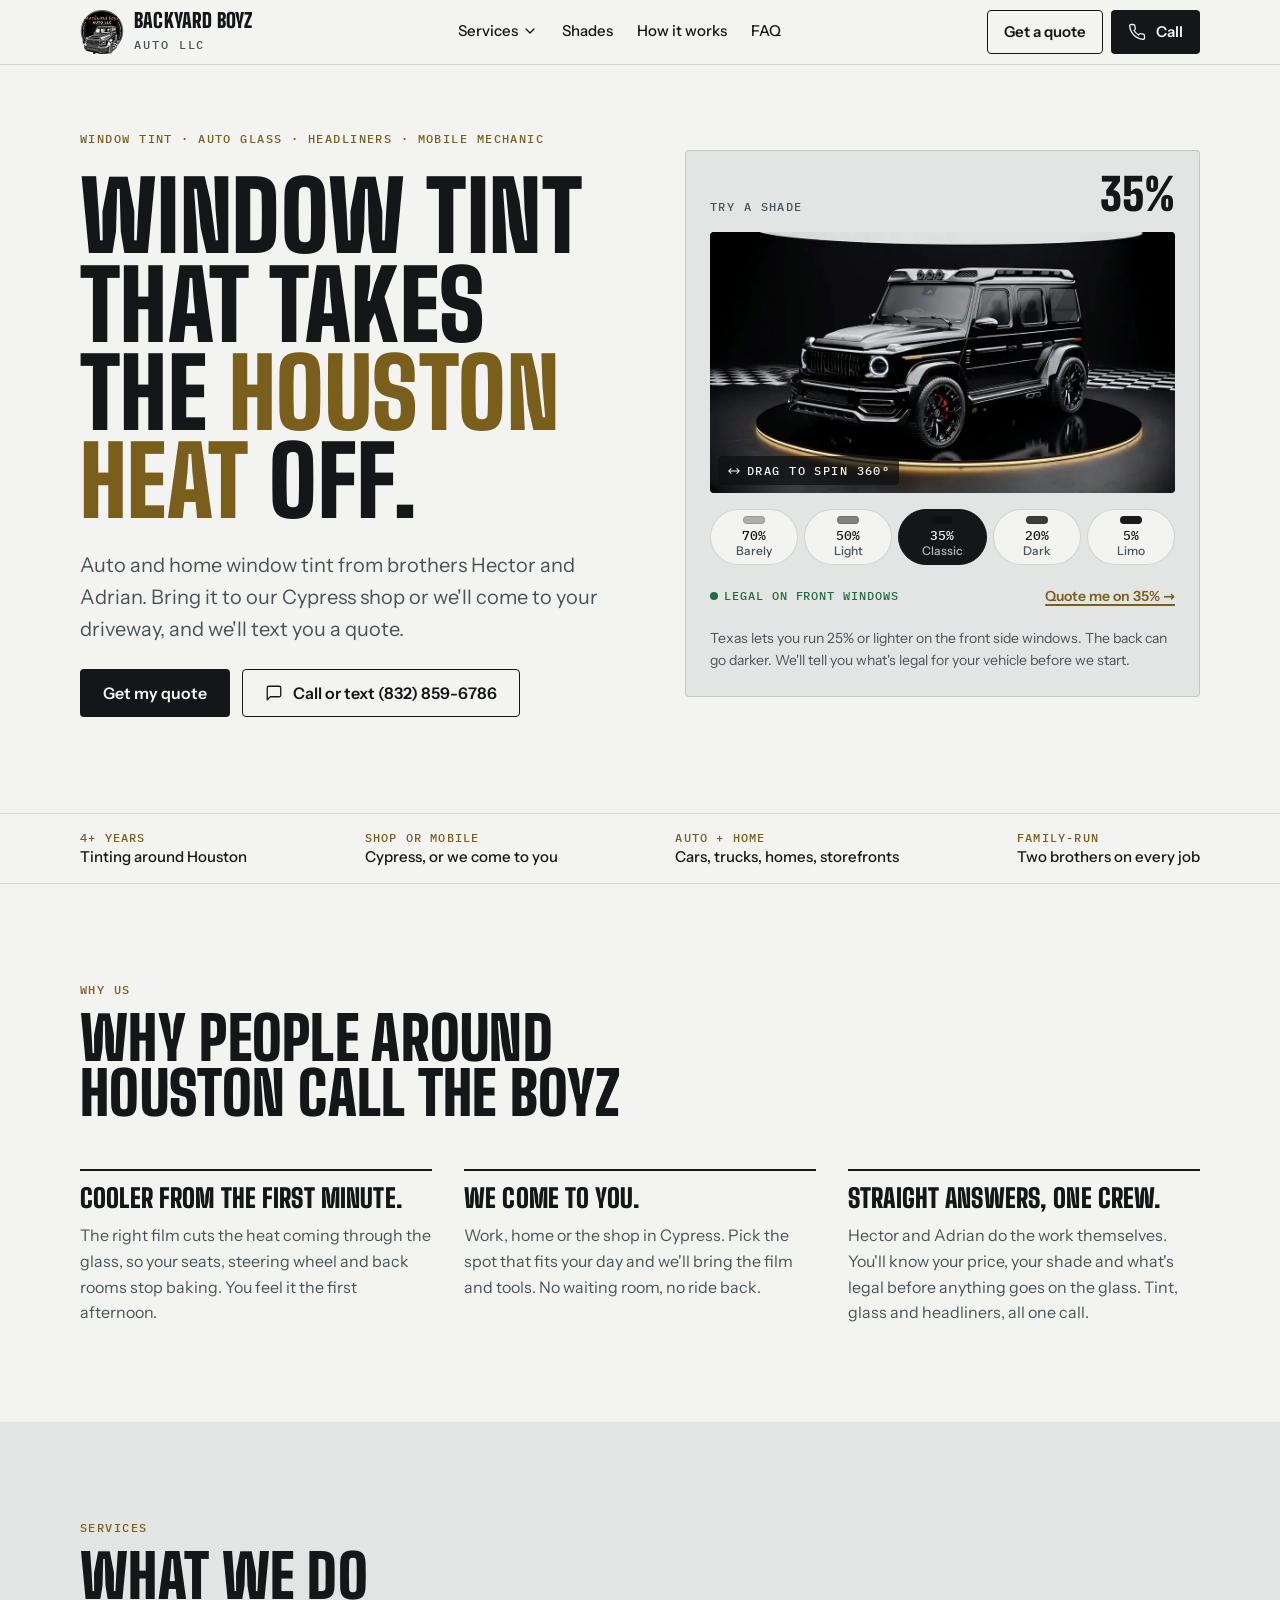
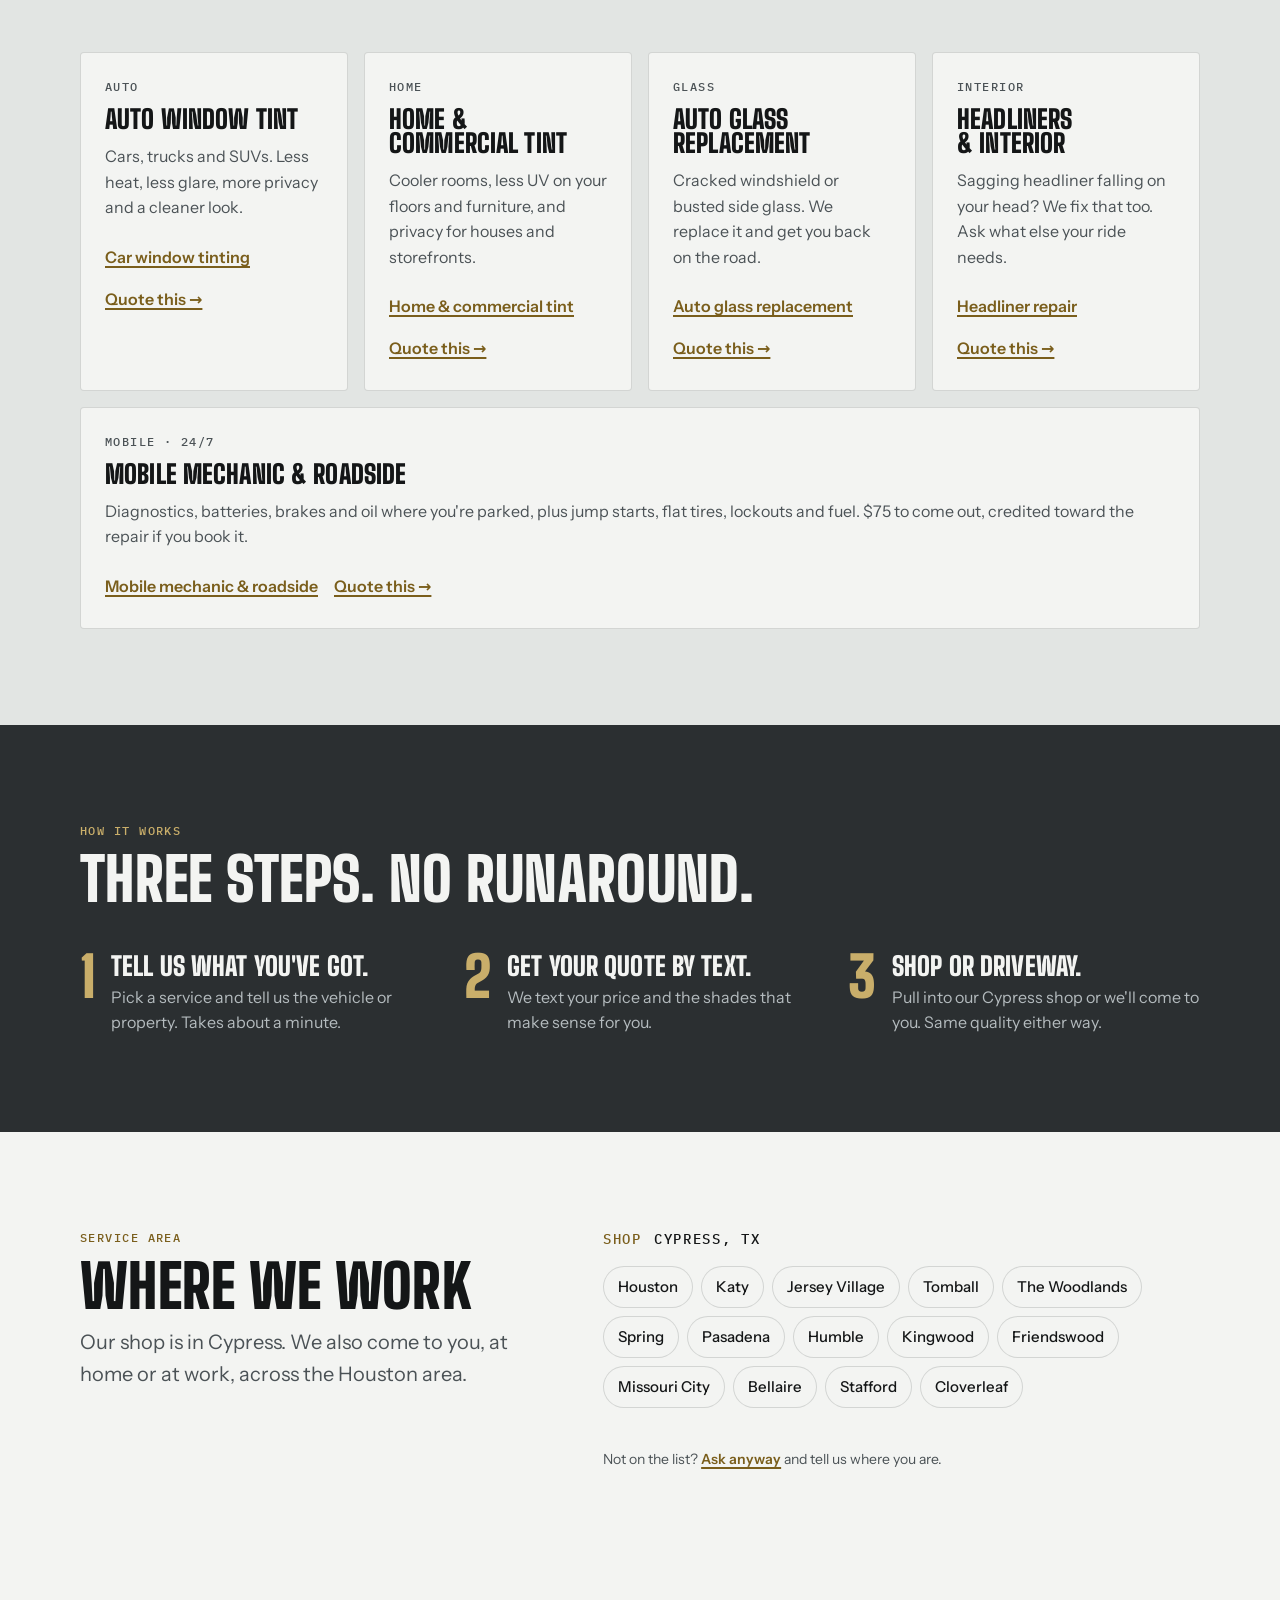
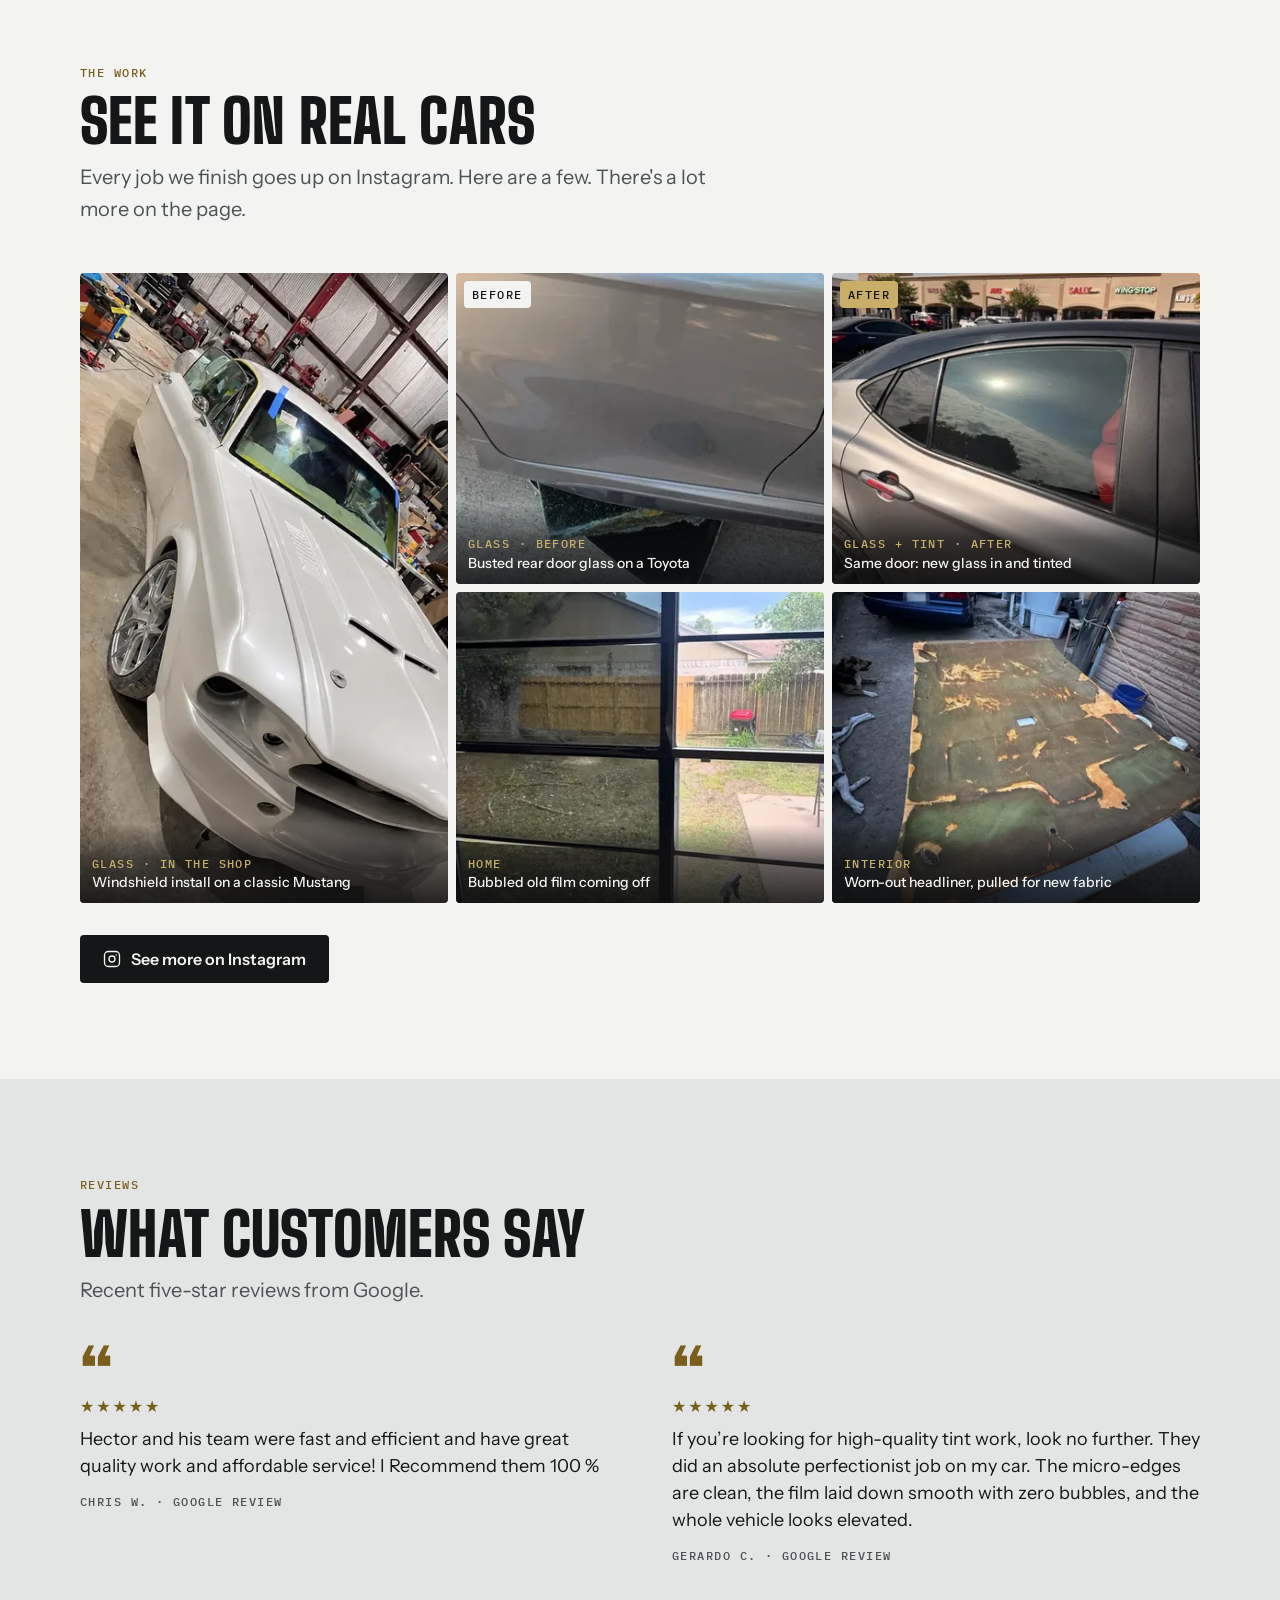
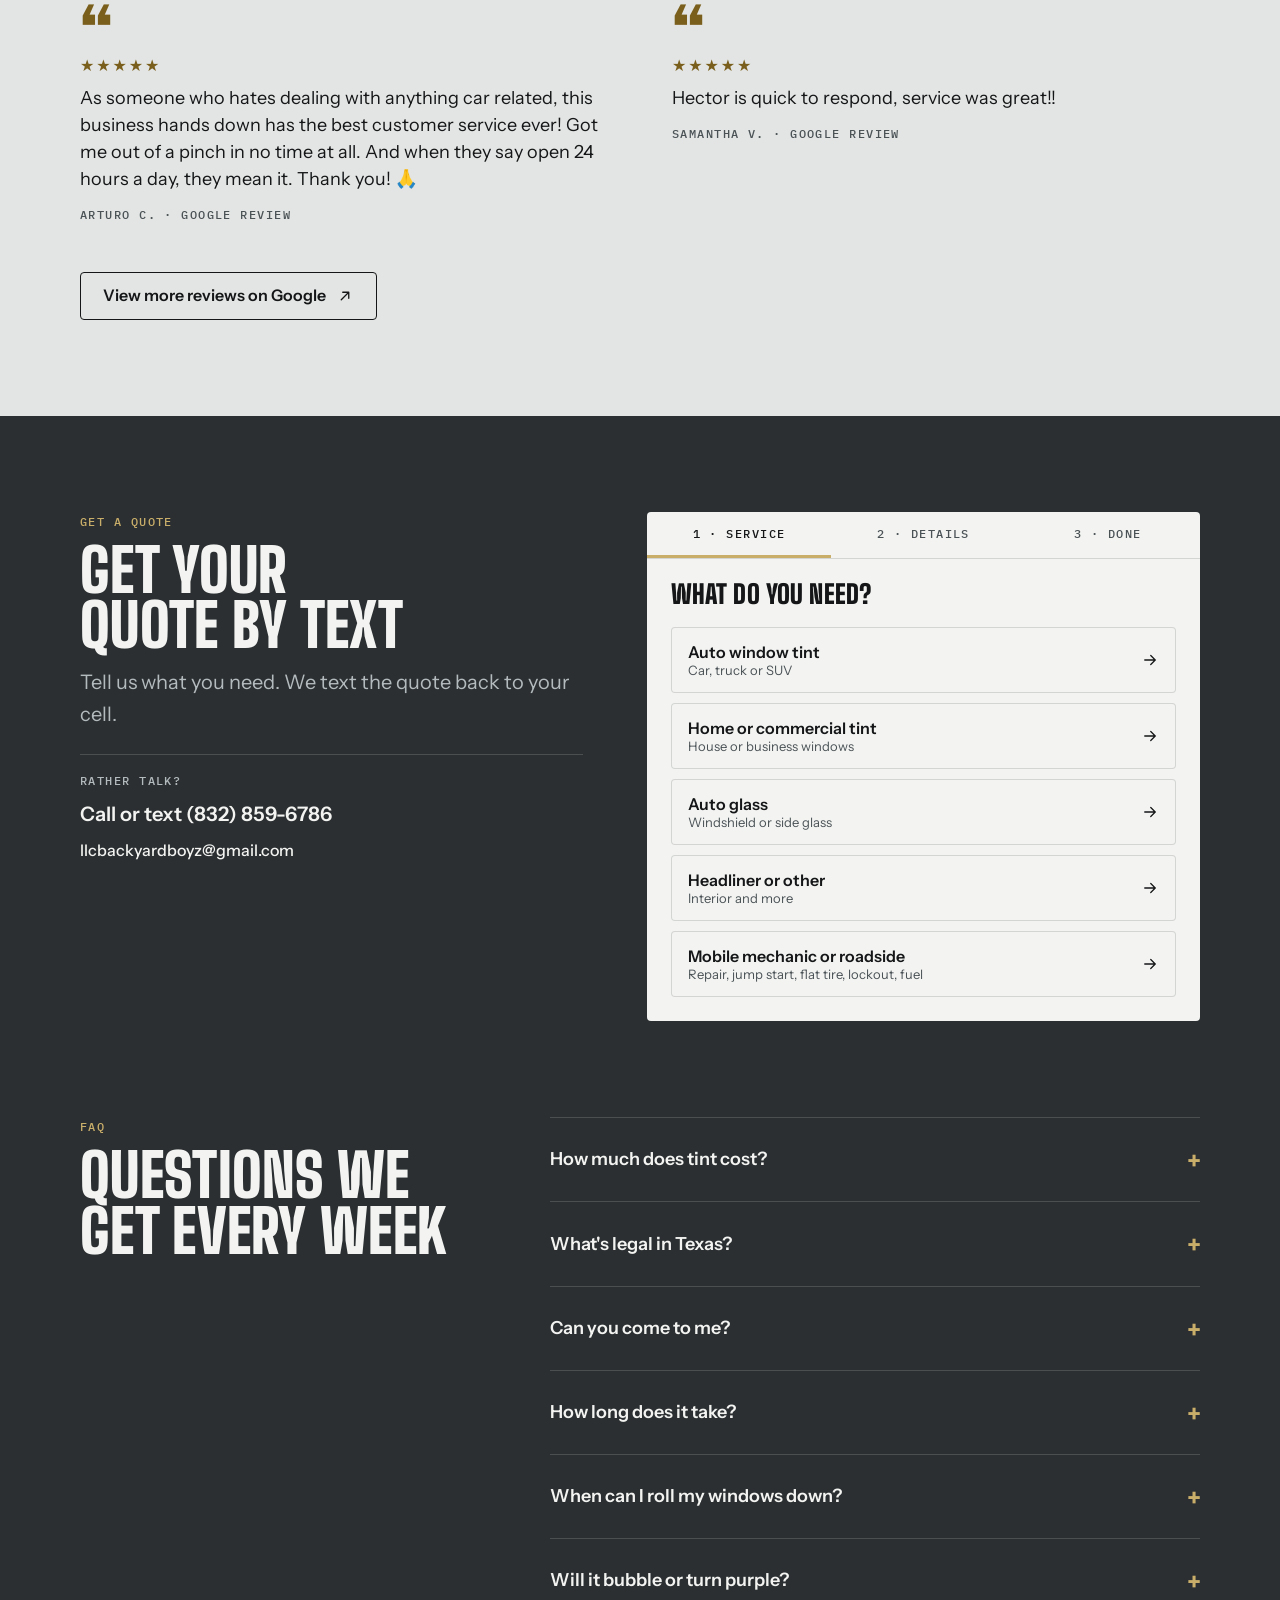
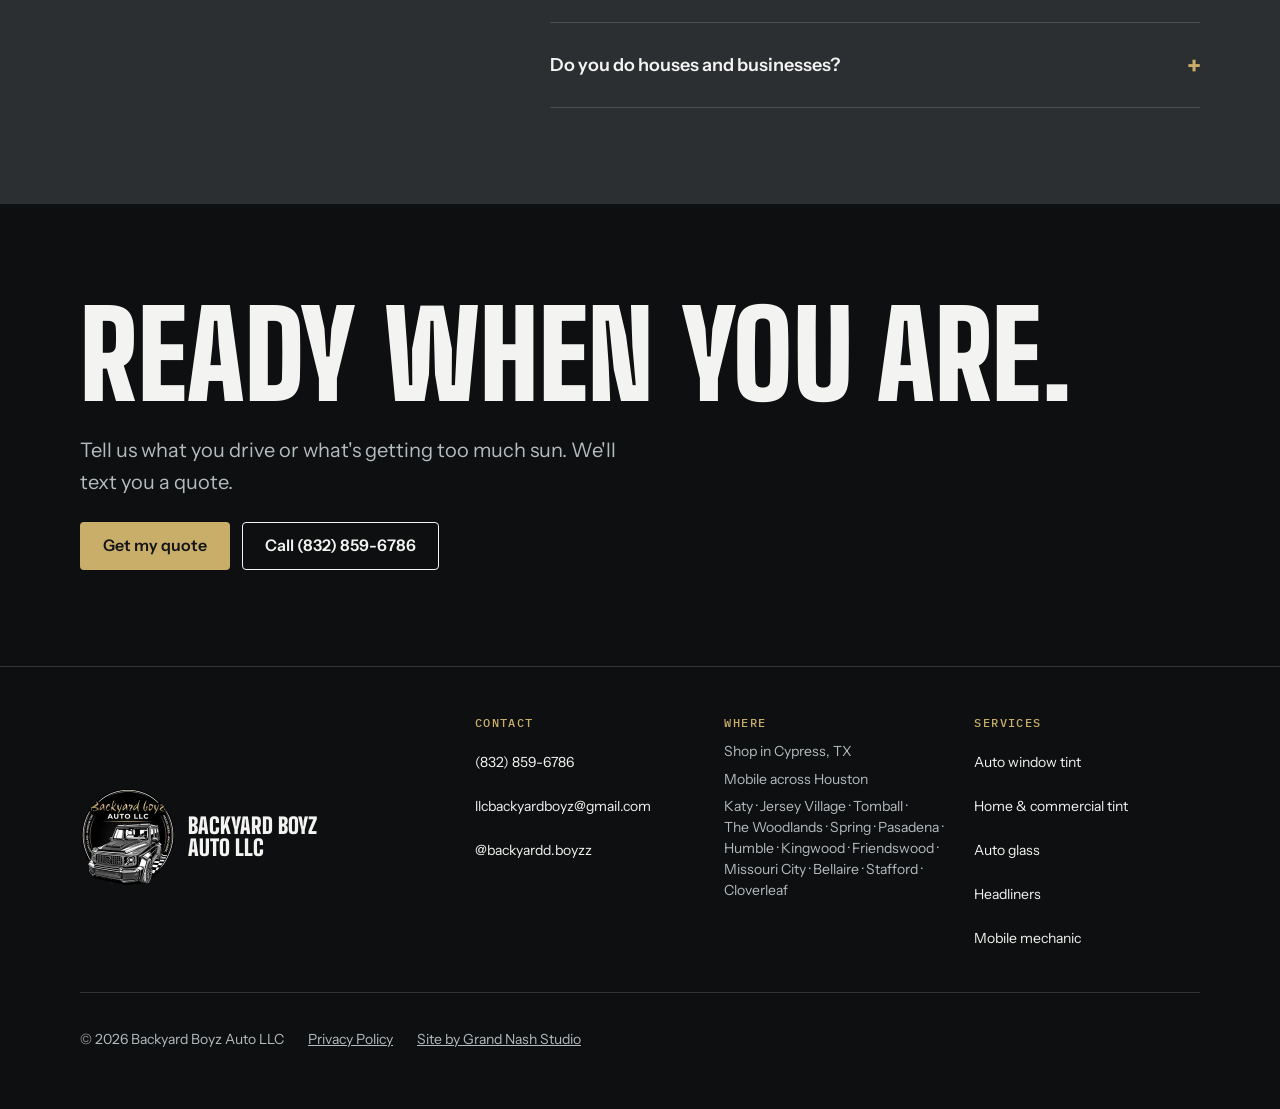
==== commit fa49cff2: "Add mobile mechanic & roadside assistance service page New mobile-mechanic.html (built by _redesign/" ====
--- a/index.html
+++ b/index.html
@@ -49,6 +49,7 @@
       "email":"llcbackyardboyz@gmail.com",
       "priceRange":"$$",
       "address":{"@type":"PostalAddress","addressLocality":"Cypress","addressRegion":"TX","addressCountry":"US"},
+      "openingHoursSpecification":[{"@type":"OpeningHoursSpecification","dayOfWeek":["Monday","Tuesday","Wednesday","Thursday","Friday","Saturday","Sunday"],"opens":"00:00","closes":"23:59"}],
       "areaServed":[{"@type":"City","name":"Cypress, TX"},{"@type":"City","name":"Houston, TX"},{"@type":"City","name":"Katy, TX"},{"@type":"City","name":"Jersey Village, TX"},{"@type":"City","name":"Tomball, TX"},{"@type":"City","name":"The Woodlands, TX"},{"@type":"City","name":"Spring, TX"},{"@type":"City","name":"Pasadena, TX"},{"@type":"City","name":"Humble, TX"},{"@type":"City","name":"Kingwood, TX"},{"@type":"City","name":"Friendswood, TX"},{"@type":"City","name":"Missouri City, TX"},{"@type":"City","name":"Bellaire, TX"},{"@type":"City","name":"Stafford, TX"},{"@type":"City","name":"Cloverleaf, TX"}],
       "sameAs":["https://instagram.com/backyardd.boyzz"],
       "hasOfferCatalog":{
@@ -58,7 +59,9 @@
           {"@type":"Offer","itemOffered":{"@type":"Service","name":"Car window tinting","serviceType":"Automotive window tint"}},
           {"@type":"Offer","itemOffered":{"@type":"Service","name":"Home and commercial window tinting","serviceType":"Residential and commercial window film"}},
           {"@type":"Offer","itemOffered":{"@type":"Service","name":"Auto glass replacement","serviceType":"Windshield and side glass replacement"}},
-          {"@type":"Offer","itemOffered":{"@type":"Service","name":"Headliner replacement","serviceType":"Car headliner repair"}}
+          {"@type":"Offer","itemOffered":{"@type":"Service","name":"Headliner replacement","serviceType":"Car headliner repair"}},
+          {"@type":"Offer","itemOffered":{"@type":"Service","name":"Mobile mechanic","serviceType":"Mobile diagnostics, batteries, starters, alternators, brakes, oil and fluids"},"price":"75","priceCurrency":"USD","description":"Travel and diagnostic fee, credited toward the repair if you book it"},
+          {"@type":"Offer","itemOffered":{"@type":"Service","name":"Roadside assistance","serviceType":"Jump starts, flat tire changes, lockouts and fuel delivery"},"price":"75","priceCurrency":"USD","description":"Roadside call-out"}
         ]
       }
     },
@@ -94,6 +97,7 @@
               <li><a href="/home-window-tint.html">Home &amp; commercial tint</a></li>
               <li><a href="/auto-glass.html">Auto glass</a></li>
               <li><a href="/headliner-repair.html">Headliners</a></li>
+              <li><a href="/mobile-mechanic.html">Mobile mechanic</a></li>
             </ul>
           </details>
         </li>
@@ -115,7 +119,7 @@
 <section class="band band--clear hero" id="shades" aria-labelledby="heroTitle">
   <div class="wrap">
     <div class="hero-copy">
-      <span class="mono eyebrow">Window tint · Auto glass · Headliners</span>
+      <span class="mono eyebrow">Window tint · Auto glass · Headliners · Mobile mechanic</span>
       <h1 id="heroTitle">Window tint that takes the <em>Houston heat</em> off.</h1>
       <p class="lede">Auto and home window tint from brothers Hector and Adrian. Bring it to our Cypress shop or we'll come to your driveway, and we'll text you a quote.</p>
       <div class="cta-row">
@@ -243,6 +247,12 @@
         <p>Sagging headliner falling on your head? We fix that too. Ask what else your ride needs.</p>
         <span class="links"><a class="link" href="headliner-repair.html">Headliner repair</a><a class="link" href="#quote" data-pick="Headliner / other">Quote this →</a></span>
       </article>
+      <article class="svc svc--wide">
+        <span class="mono">Mobile · 24/7</span>
+        <h3>Mobile mechanic &amp; roadside</h3>
+        <p>Diagnostics, batteries, brakes and oil where you're parked, plus jump starts, flat tires, lockouts and fuel. $75 to come out, credited toward the repair if you book it.</p>
+        <span class="links"><a class="link" href="mobile-mechanic.html">Mobile mechanic &amp; roadside</a><a class="link" href="#quote" data-pick="Mobile mechanic / roadside">Quote this →</a></span>
+      </article>
     </div>
   </div>
 </section>
@@ -396,6 +406,7 @@
           <button type="button" class="opt" data-svc="Home / commercial tint"><span><span class="o-name">Home or commercial tint</span><span class="o-sub">House or business windows</span></span><svg viewBox="0 0 24 24" fill="none" stroke="currentColor" stroke-width="1.75" stroke-linecap="round" aria-hidden="true"><path d="M5 12h14M13 6l6 6-6 6"/></svg></button>
           <button type="button" class="opt" data-svc="Auto glass / replacement"><span><span class="o-name">Auto glass</span><span class="o-sub">Windshield or side glass</span></span><svg viewBox="0 0 24 24" fill="none" stroke="currentColor" stroke-width="1.75" stroke-linecap="round" aria-hidden="true"><path d="M5 12h14M13 6l6 6-6 6"/></svg></button>
           <button type="button" class="opt" data-svc="Headliner / other"><span><span class="o-name">Headliner or other</span><span class="o-sub">Interior and more</span></span><svg viewBox="0 0 24 24" fill="none" stroke="currentColor" stroke-width="1.75" stroke-linecap="round" aria-hidden="true"><path d="M5 12h14M13 6l6 6-6 6"/></svg></button>
+          <button type="button" class="opt" data-svc="Mobile mechanic / roadside"><span><span class="o-name">Mobile mechanic or roadside</span><span class="o-sub">Repair, jump start, flat tire, lockout, fuel</span></span><svg viewBox="0 0 24 24" fill="none" stroke="currentColor" stroke-width="1.75" stroke-linecap="round" aria-hidden="true"><path d="M5 12h14M13 6l6 6-6 6"/></svg></button>
         </div>
       </div>
 
@@ -521,6 +532,7 @@
           <li><a href="home-window-tint.html">Home &amp; commercial tint</a></li>
           <li><a href="auto-glass.html">Auto glass</a></li>
           <li><a href="headliner-repair.html">Headliners</a></li>
+          <li><a href="mobile-mechanic.html">Mobile mechanic</a></li>
         </ul>
       </div>
     </div>
@@ -686,7 +698,7 @@
 }));
 document.querySelectorAll('[data-pick]').forEach(a => a.addEventListener('click', () => pickService(a.dataset.pick)));
 document.getElementById('qBack').addEventListener('click', () => qStep(1));
-const fromPage = {tint:'Auto window tint', home:'Home / commercial tint', glass:'Auto glass / replacement', headliner:'Headliner / other'}[new URLSearchParams(location.search).get('service')];
+const fromPage = {tint:'Auto window tint', home:'Home / commercial tint', glass:'Auto glass / replacement', headliner:'Headliner / other', mechanic:'Mobile mechanic / roadside'}[new URLSearchParams(location.search).get('service')];
 if(fromPage) pickService(fromPage);
 
 const qForm = document.getElementById('qForm');
--- a/styles.css
+++ b/styles.css
@@ -358,3 +358,21 @@
 .f-cols ul:has(a){gap:0;} /* link lists: the 44px rows already space the links */
 .link,.policy-body a,.faq .a a,.form-error a{padding-block:4px;}
 .crumbs a,.form-note a{padding-block:6px;}
+
+/* ---------- mobile mechanic ---------- */
+.fee-card{display:grid;gap:var(--s-3);align-content:start;background:var(--limo);color:var(--paper);border-radius:var(--r);padding:var(--s-6);}
+.fee-card .mono{color:var(--gold);}
+.fee-card .fee{font-family:var(--f-display);font-weight:900;font-size:clamp(72px,16vw,112px);line-height:.85;color:var(--paper);}
+.fee-card p{color:var(--paper-2);max-width:34ch;}
+.fee-card .fee-hours{color:var(--paper);border-top:1px solid var(--line-d);padding-top:var(--s-3);}
+.svc-lists{display:grid;gap:var(--s-7);}
+.svc-lists h3{font-size:var(--t-h3);margin-bottom:var(--s-3);}
+.svc-lists ul{list-style:none;margin:0;padding:0;display:grid;gap:var(--s-4);}
+.svc-lists li{display:grid;gap:2px;padding-top:var(--s-3);border-top:1px solid var(--line);color:var(--ink-2);}
+.svc-lists b{color:var(--ink);font-weight:600;}
+@media (min-width:600px){
+  .svc--wide{grid-column:1/-1;}
+}
+@media (min-width:900px){
+  .svc-lists{grid-template-columns:1fr 1fr;gap:var(--s-8);}
+}
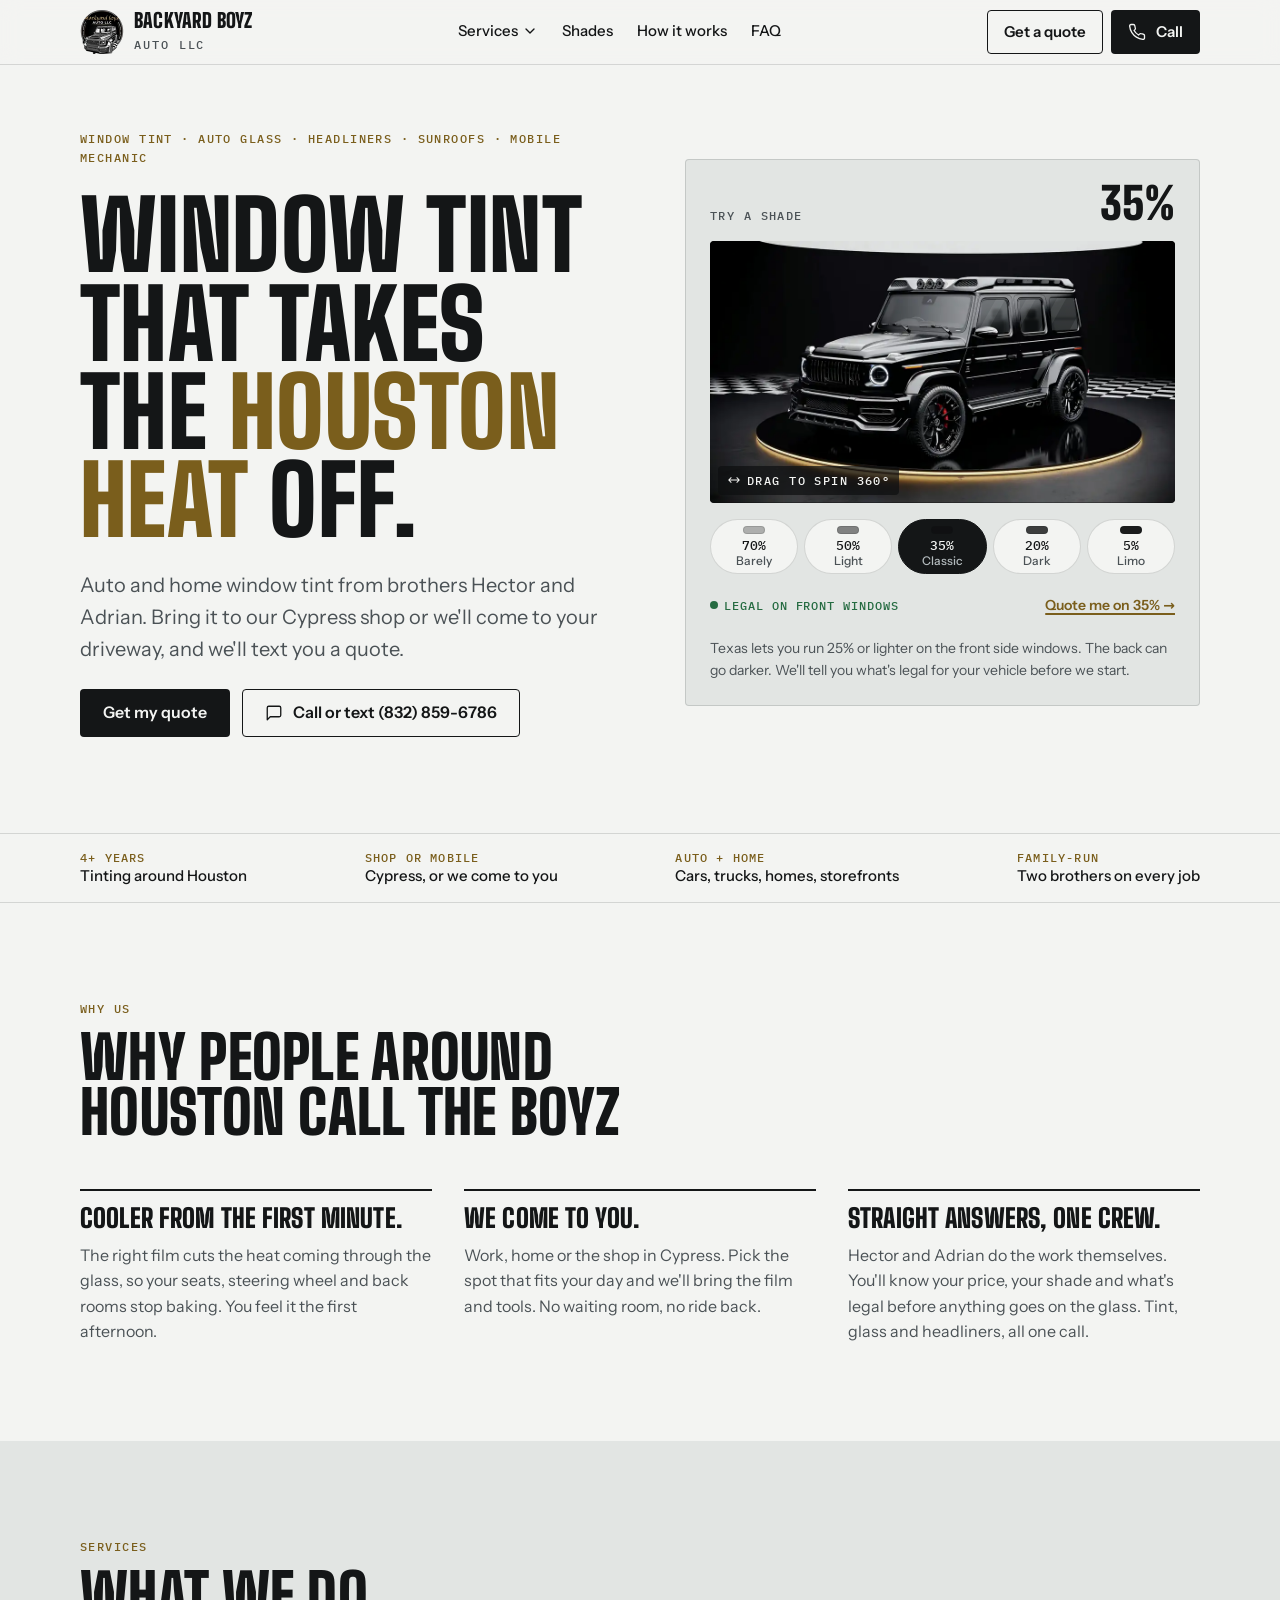
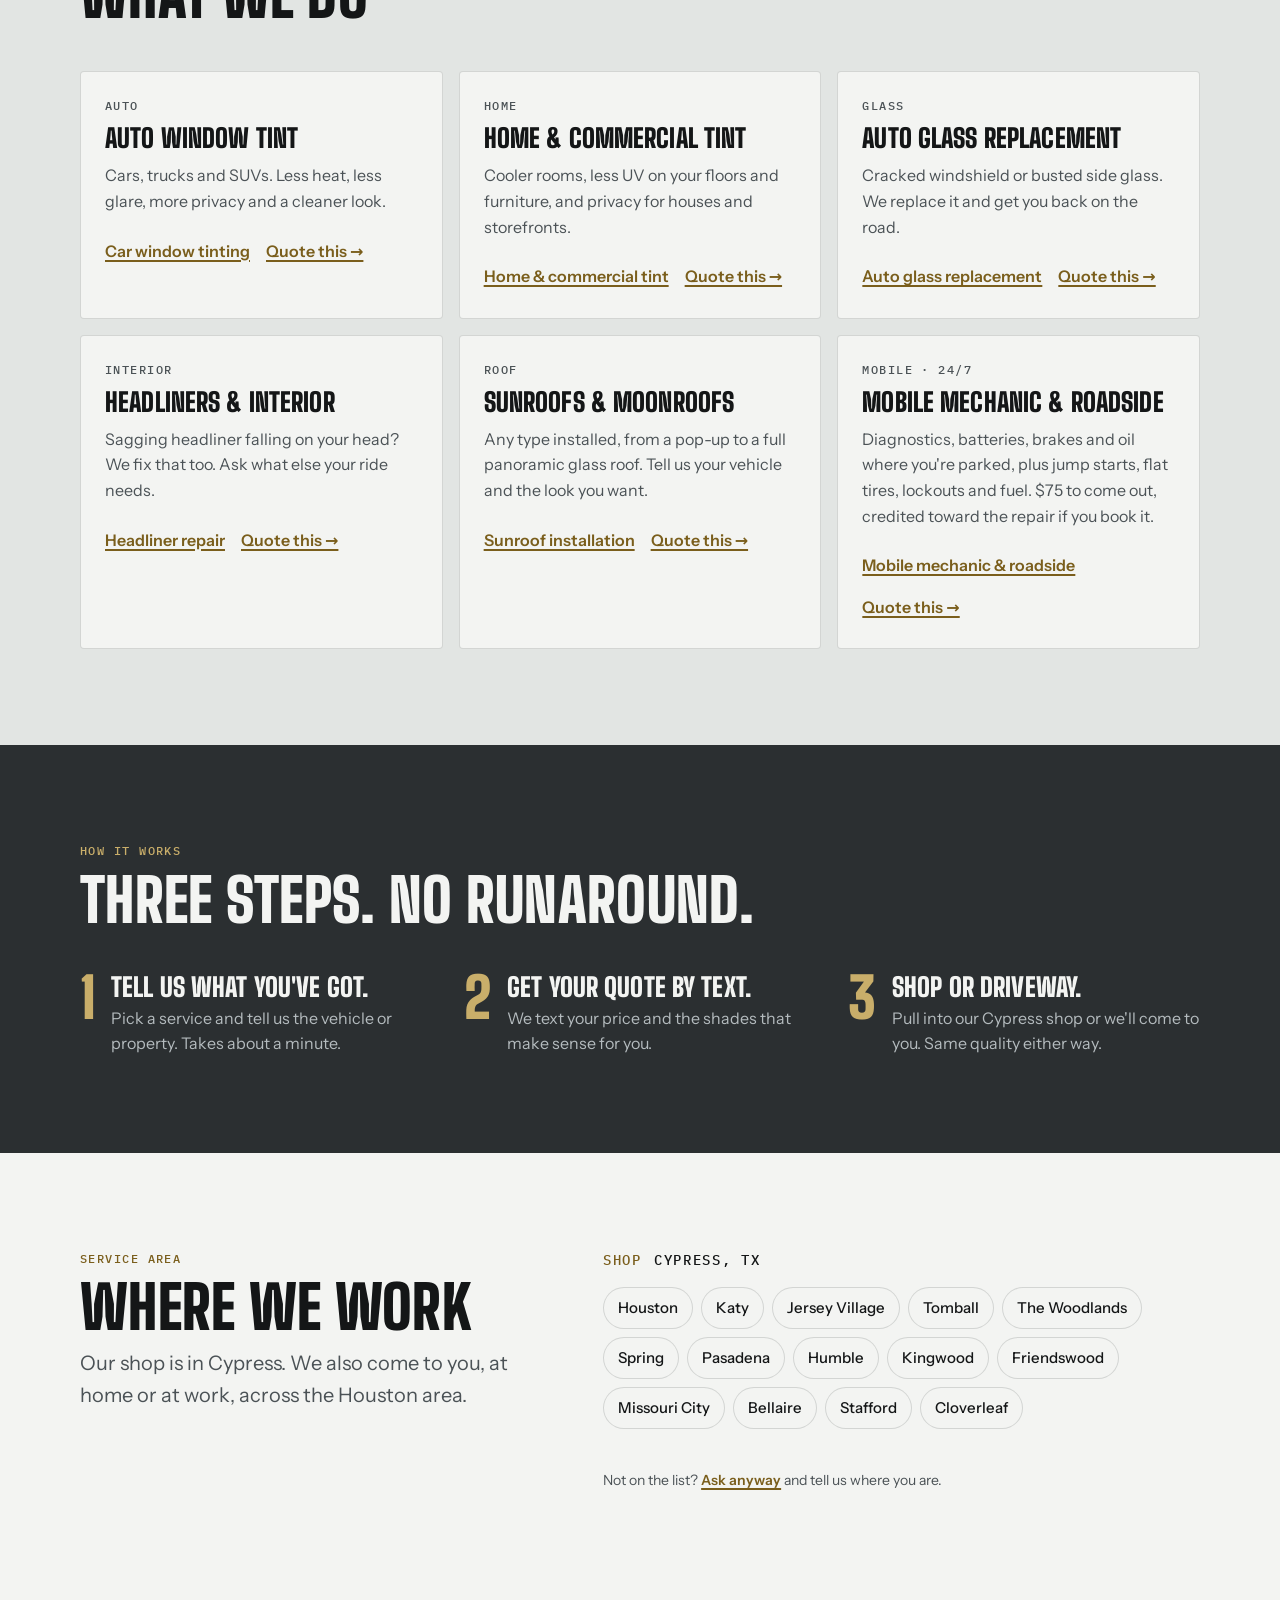
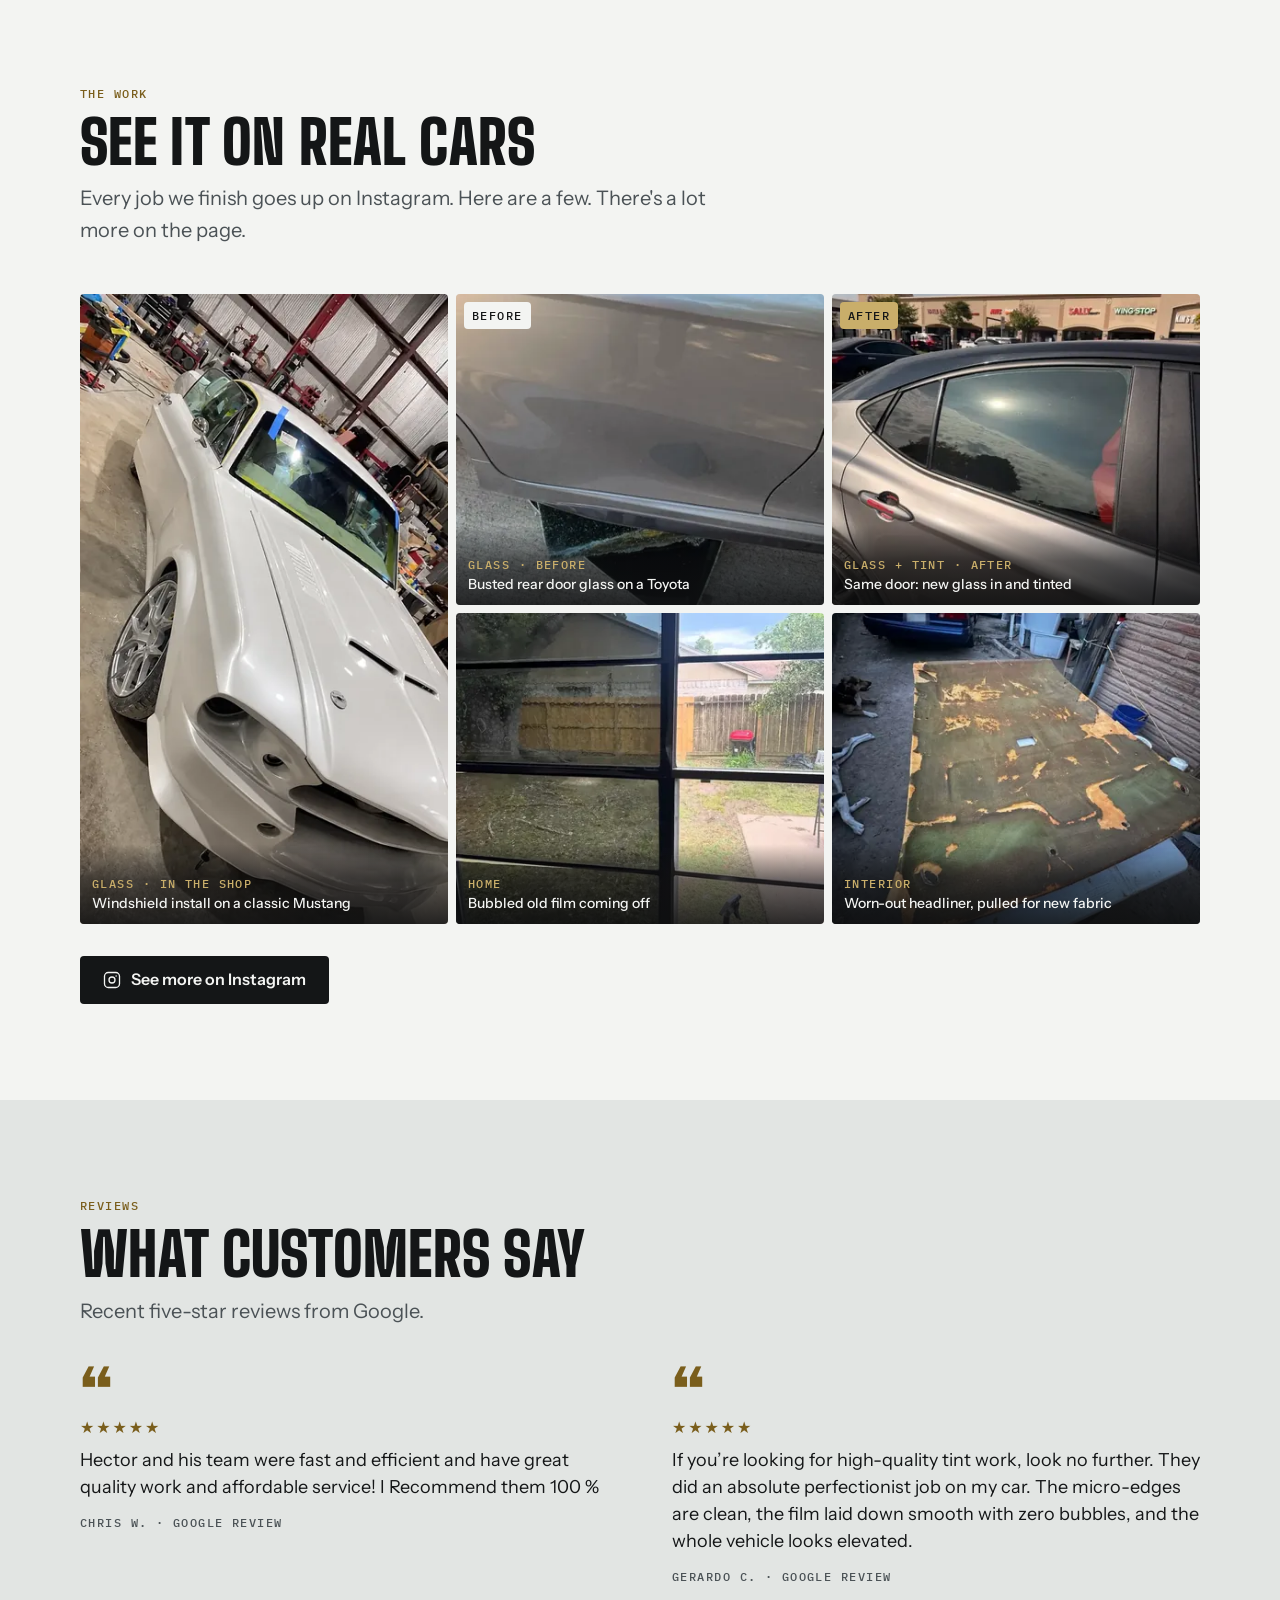
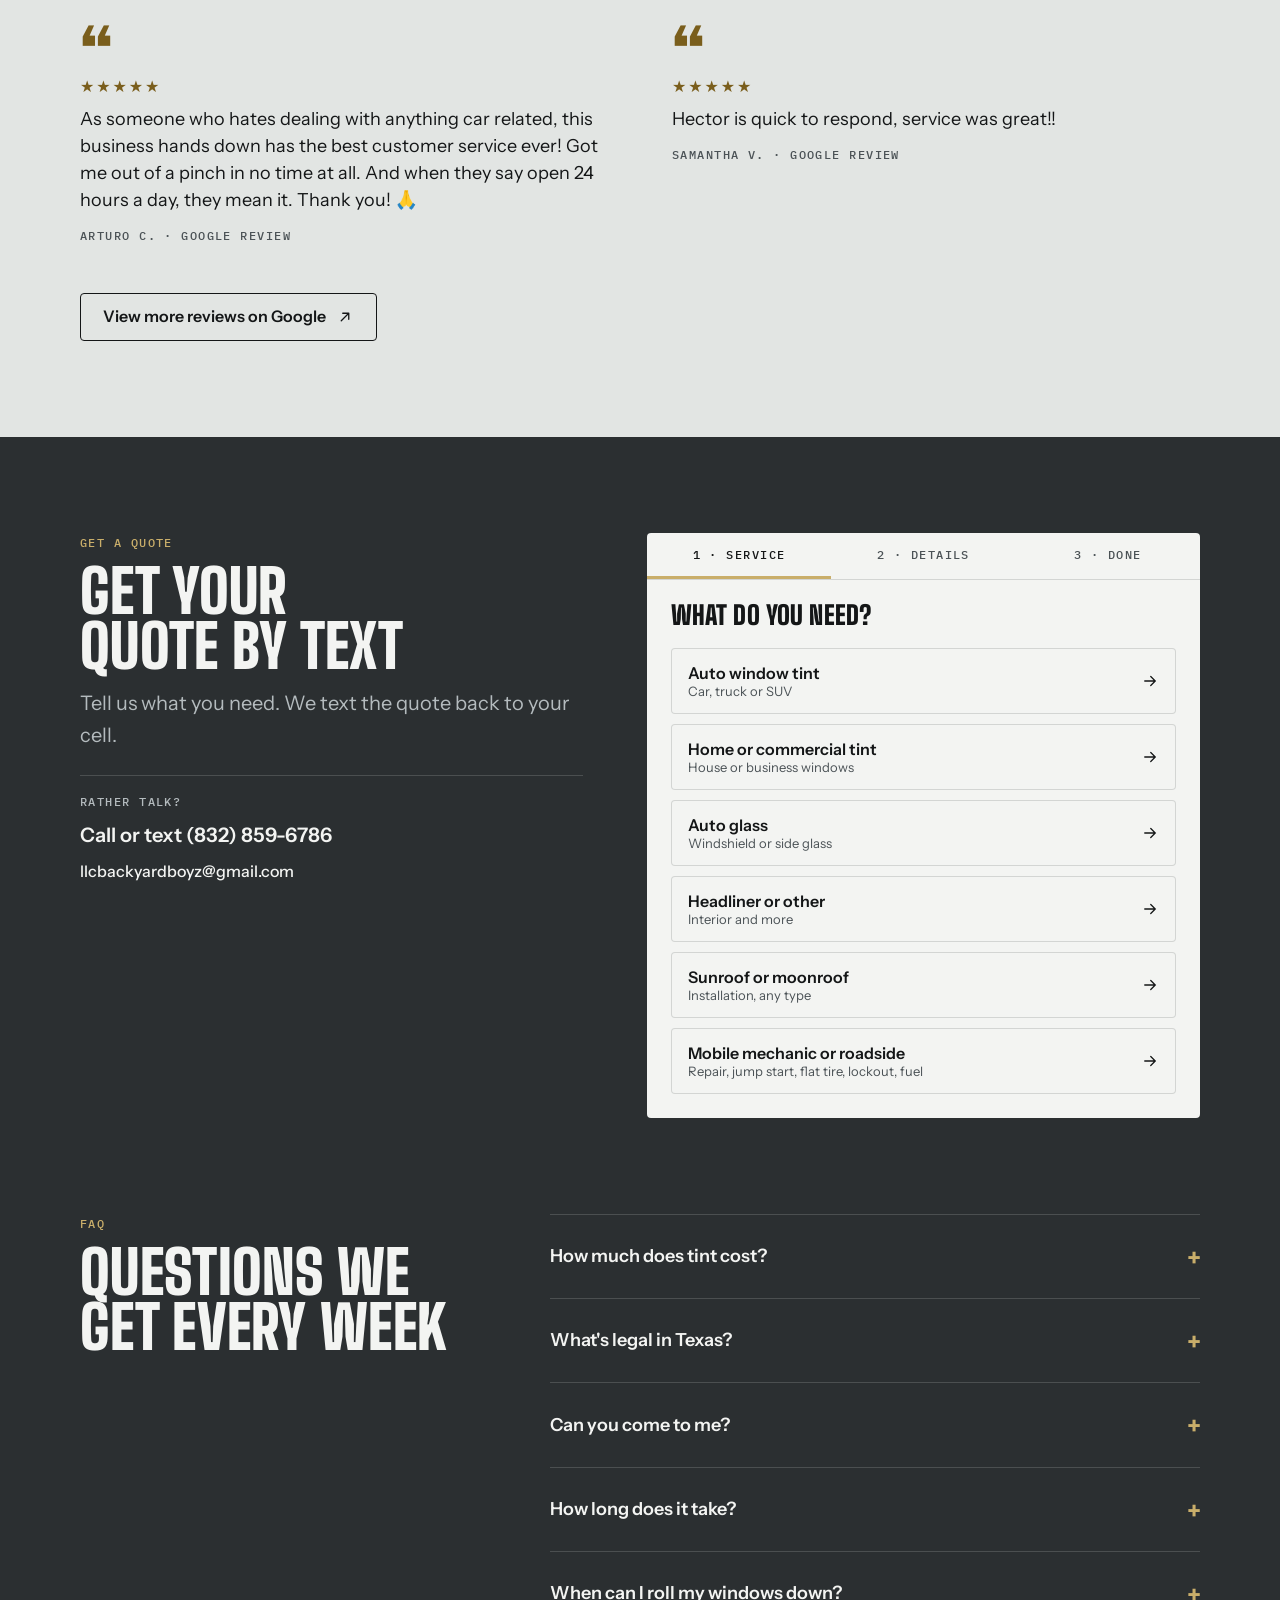
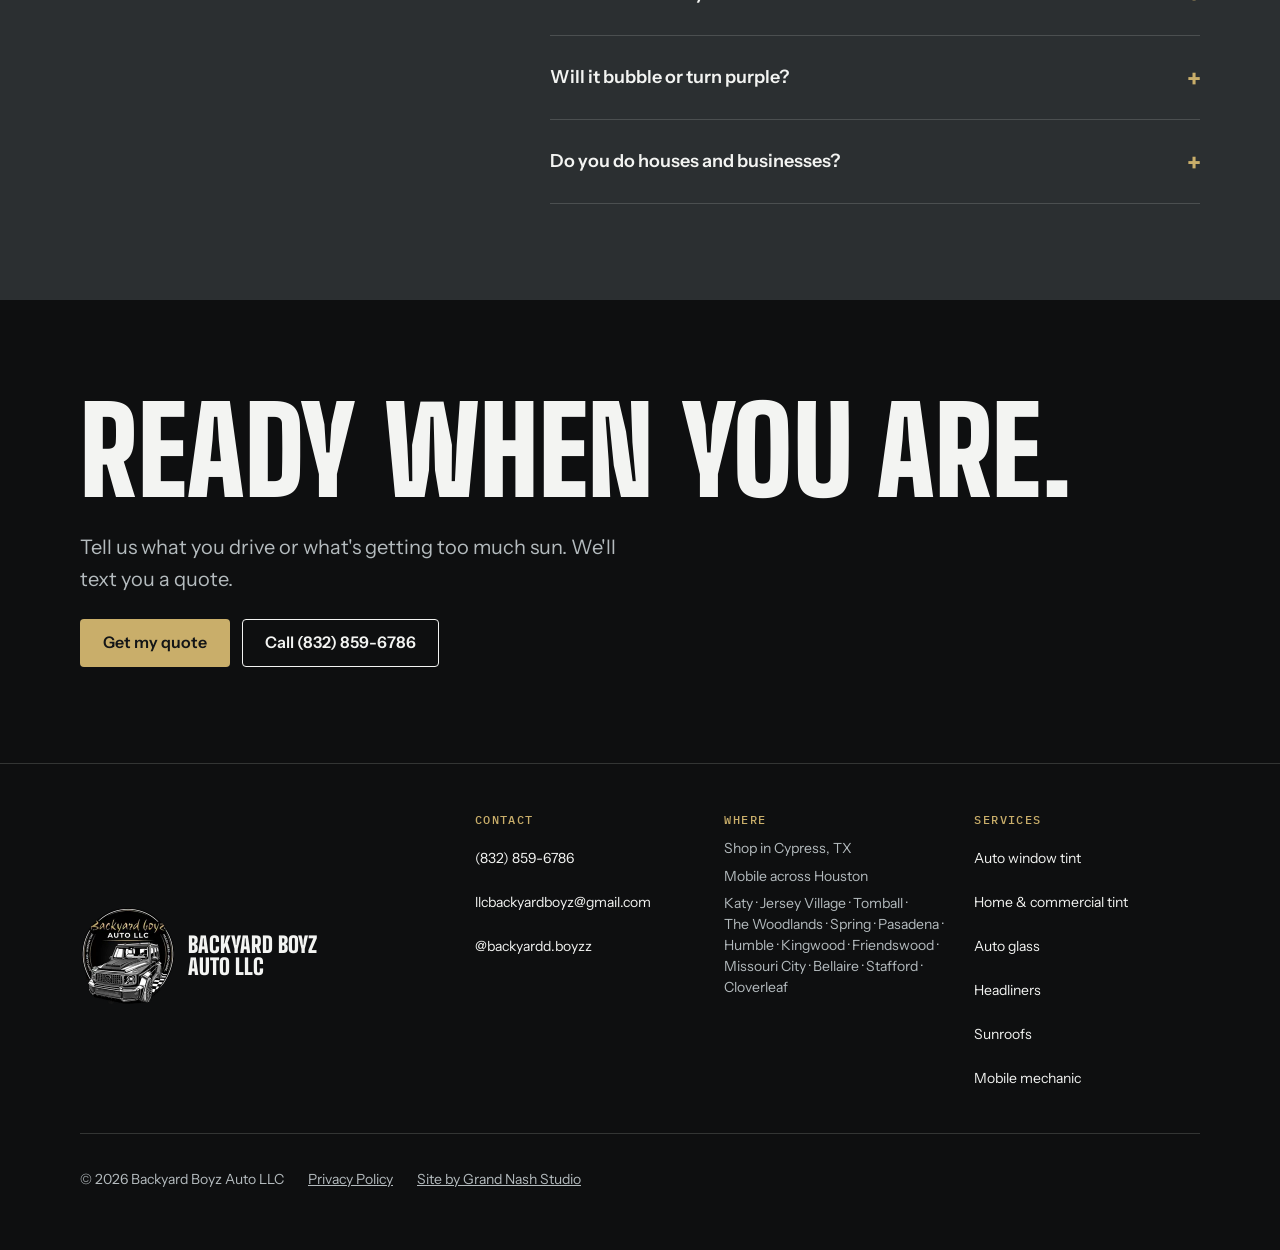
==== commit ea4bad5f: "Add sunroof & moonroof installation service page New sunroof-installation.html (built by the generat" ====
--- a/index.html
+++ b/index.html
@@ -60,6 +60,7 @@
           {"@type":"Offer","itemOffered":{"@type":"Service","name":"Home and commercial window tinting","serviceType":"Residential and commercial window film"}},
           {"@type":"Offer","itemOffered":{"@type":"Service","name":"Auto glass replacement","serviceType":"Windshield and side glass replacement"}},
           {"@type":"Offer","itemOffered":{"@type":"Service","name":"Headliner replacement","serviceType":"Car headliner repair"}},
+          {"@type":"Offer","itemOffered":{"@type":"Service","name":"Sunroof and moonroof installation","serviceType":"Aftermarket sunroof and moonroof installation: pop-up, spoiler, sliding and panoramic"}},
           {"@type":"Offer","itemOffered":{"@type":"Service","name":"Mobile mechanic","serviceType":"Mobile diagnostics, batteries, starters, alternators, brakes, oil and fluids"},"price":"75","priceCurrency":"USD","description":"Travel and diagnostic fee, credited toward the repair if you book it"},
           {"@type":"Offer","itemOffered":{"@type":"Service","name":"Roadside assistance","serviceType":"Jump starts, flat tire changes, lockouts and fuel delivery"},"price":"75","priceCurrency":"USD","description":"Roadside call-out"}
         ]
@@ -97,6 +98,7 @@
               <li><a href="/home-window-tint.html">Home &amp; commercial tint</a></li>
               <li><a href="/auto-glass.html">Auto glass</a></li>
               <li><a href="/headliner-repair.html">Headliners</a></li>
+              <li><a href="/sunroof-installation.html">Sunroofs</a></li>
               <li><a href="/mobile-mechanic.html">Mobile mechanic</a></li>
             </ul>
           </details>
@@ -119,7 +121,7 @@
 <section class="band band--clear hero" id="shades" aria-labelledby="heroTitle">
   <div class="wrap">
     <div class="hero-copy">
-      <span class="mono eyebrow">Window tint · Auto glass · Headliners · Mobile mechanic</span>
+      <span class="mono eyebrow">Window tint · Auto glass · Headliners · Sunroofs · Mobile mechanic</span>
       <h1 id="heroTitle">Window tint that takes the <em>Houston heat</em> off.</h1>
       <p class="lede">Auto and home window tint from brothers Hector and Adrian. Bring it to our Cypress shop or we'll come to your driveway, and we'll text you a quote.</p>
       <div class="cta-row">
@@ -247,7 +249,13 @@
         <p>Sagging headliner falling on your head? We fix that too. Ask what else your ride needs.</p>
         <span class="links"><a class="link" href="headliner-repair.html">Headliner repair</a><a class="link" href="#quote" data-pick="Headliner / other">Quote this →</a></span>
       </article>
-      <article class="svc svc--wide">
+      <article class="svc">
+        <span class="mono">Roof</span>
+        <h3>Sunroofs &amp; moonroofs</h3>
+        <p>Any type installed, from a pop-up to a full panoramic glass roof. Tell us your vehicle and the look you want.</p>
+        <span class="links"><a class="link" href="sunroof-installation.html">Sunroof installation</a><a class="link" href="#quote" data-pick="Sunroof / moonroof">Quote this →</a></span>
+      </article>
+      <article class="svc">
         <span class="mono">Mobile · 24/7</span>
         <h3>Mobile mechanic &amp; roadside</h3>
         <p>Diagnostics, batteries, brakes and oil where you're parked, plus jump starts, flat tires, lockouts and fuel. $75 to come out, credited toward the repair if you book it.</p>
@@ -406,6 +414,7 @@
           <button type="button" class="opt" data-svc="Home / commercial tint"><span><span class="o-name">Home or commercial tint</span><span class="o-sub">House or business windows</span></span><svg viewBox="0 0 24 24" fill="none" stroke="currentColor" stroke-width="1.75" stroke-linecap="round" aria-hidden="true"><path d="M5 12h14M13 6l6 6-6 6"/></svg></button>
           <button type="button" class="opt" data-svc="Auto glass / replacement"><span><span class="o-name">Auto glass</span><span class="o-sub">Windshield or side glass</span></span><svg viewBox="0 0 24 24" fill="none" stroke="currentColor" stroke-width="1.75" stroke-linecap="round" aria-hidden="true"><path d="M5 12h14M13 6l6 6-6 6"/></svg></button>
           <button type="button" class="opt" data-svc="Headliner / other"><span><span class="o-name">Headliner or other</span><span class="o-sub">Interior and more</span></span><svg viewBox="0 0 24 24" fill="none" stroke="currentColor" stroke-width="1.75" stroke-linecap="round" aria-hidden="true"><path d="M5 12h14M13 6l6 6-6 6"/></svg></button>
+          <button type="button" class="opt" data-svc="Sunroof / moonroof"><span><span class="o-name">Sunroof or moonroof</span><span class="o-sub">Installation, any type</span></span><svg viewBox="0 0 24 24" fill="none" stroke="currentColor" stroke-width="1.75" stroke-linecap="round" aria-hidden="true"><path d="M5 12h14M13 6l6 6-6 6"/></svg></button>
           <button type="button" class="opt" data-svc="Mobile mechanic / roadside"><span><span class="o-name">Mobile mechanic or roadside</span><span class="o-sub">Repair, jump start, flat tire, lockout, fuel</span></span><svg viewBox="0 0 24 24" fill="none" stroke="currentColor" stroke-width="1.75" stroke-linecap="round" aria-hidden="true"><path d="M5 12h14M13 6l6 6-6 6"/></svg></button>
         </div>
       </div>
@@ -532,6 +541,7 @@
           <li><a href="home-window-tint.html">Home &amp; commercial tint</a></li>
           <li><a href="auto-glass.html">Auto glass</a></li>
           <li><a href="headliner-repair.html">Headliners</a></li>
+          <li><a href="sunroof-installation.html">Sunroofs</a></li>
           <li><a href="mobile-mechanic.html">Mobile mechanic</a></li>
         </ul>
       </div>
@@ -698,7 +708,7 @@
 }));
 document.querySelectorAll('[data-pick]').forEach(a => a.addEventListener('click', () => pickService(a.dataset.pick)));
 document.getElementById('qBack').addEventListener('click', () => qStep(1));
-const fromPage = {tint:'Auto window tint', home:'Home / commercial tint', glass:'Auto glass / replacement', headliner:'Headliner / other', mechanic:'Mobile mechanic / roadside'}[new URLSearchParams(location.search).get('service')];
+const fromPage = {tint:'Auto window tint', home:'Home / commercial tint', glass:'Auto glass / replacement', headliner:'Headliner / other', sunroof:'Sunroof / moonroof', mechanic:'Mobile mechanic / roadside'}[new URLSearchParams(location.search).get('service')];
 if(fromPage) pickService(fromPage);
 
 const qForm = document.getElementById('qForm');
--- a/styles.css
+++ b/styles.css
@@ -283,7 +283,7 @@
   .hero .wrap{grid-template-columns:1.05fr 1fr;gap:var(--s-8);}
   .picker{padding:var(--s-5);}
   .benefits{grid-template-columns:repeat(3,1fr);}
-  .svc-grid{grid-template-columns:repeat(4,1fr);}
+  .svc-grid{grid-template-columns:repeat(3,1fr);}
   .steps{grid-template-columns:repeat(3,1fr);}
   .quotes{grid-template-columns:repeat(2,1fr);gap:var(--s-7) var(--s-8);}
   .quote-wrap{grid-template-columns:1fr 1.1fr;gap:var(--s-8);}
@@ -366,13 +366,13 @@
 .fee-card p{color:var(--paper-2);max-width:34ch;}
 .fee-card .fee-hours{color:var(--paper);border-top:1px solid var(--line-d);padding-top:var(--s-3);}
 .svc-lists{display:grid;gap:var(--s-7);}
+.type-card ul{list-style:none;margin:0;padding:0;display:flex;flex-wrap:wrap;gap:var(--s-2);}
+.type-card li{font-family:var(--f-display);font-weight:900;text-transform:uppercase;font-size:clamp(28px,6vw,40px);line-height:1;color:var(--paper);}
+.type-card li:not(:last-child)::after{content:"·";color:var(--gold);margin-left:var(--s-2);}
 .svc-lists h3{font-size:var(--t-h3);margin-bottom:var(--s-3);}
 .svc-lists ul{list-style:none;margin:0;padding:0;display:grid;gap:var(--s-4);}
 .svc-lists li{display:grid;gap:2px;padding-top:var(--s-3);border-top:1px solid var(--line);color:var(--ink-2);}
 .svc-lists b{color:var(--ink);font-weight:600;}
-@media (min-width:600px){
-  .svc--wide{grid-column:1/-1;}
-}
 @media (min-width:900px){
   .svc-lists{grid-template-columns:1fr 1fr;gap:var(--s-8);}
 }
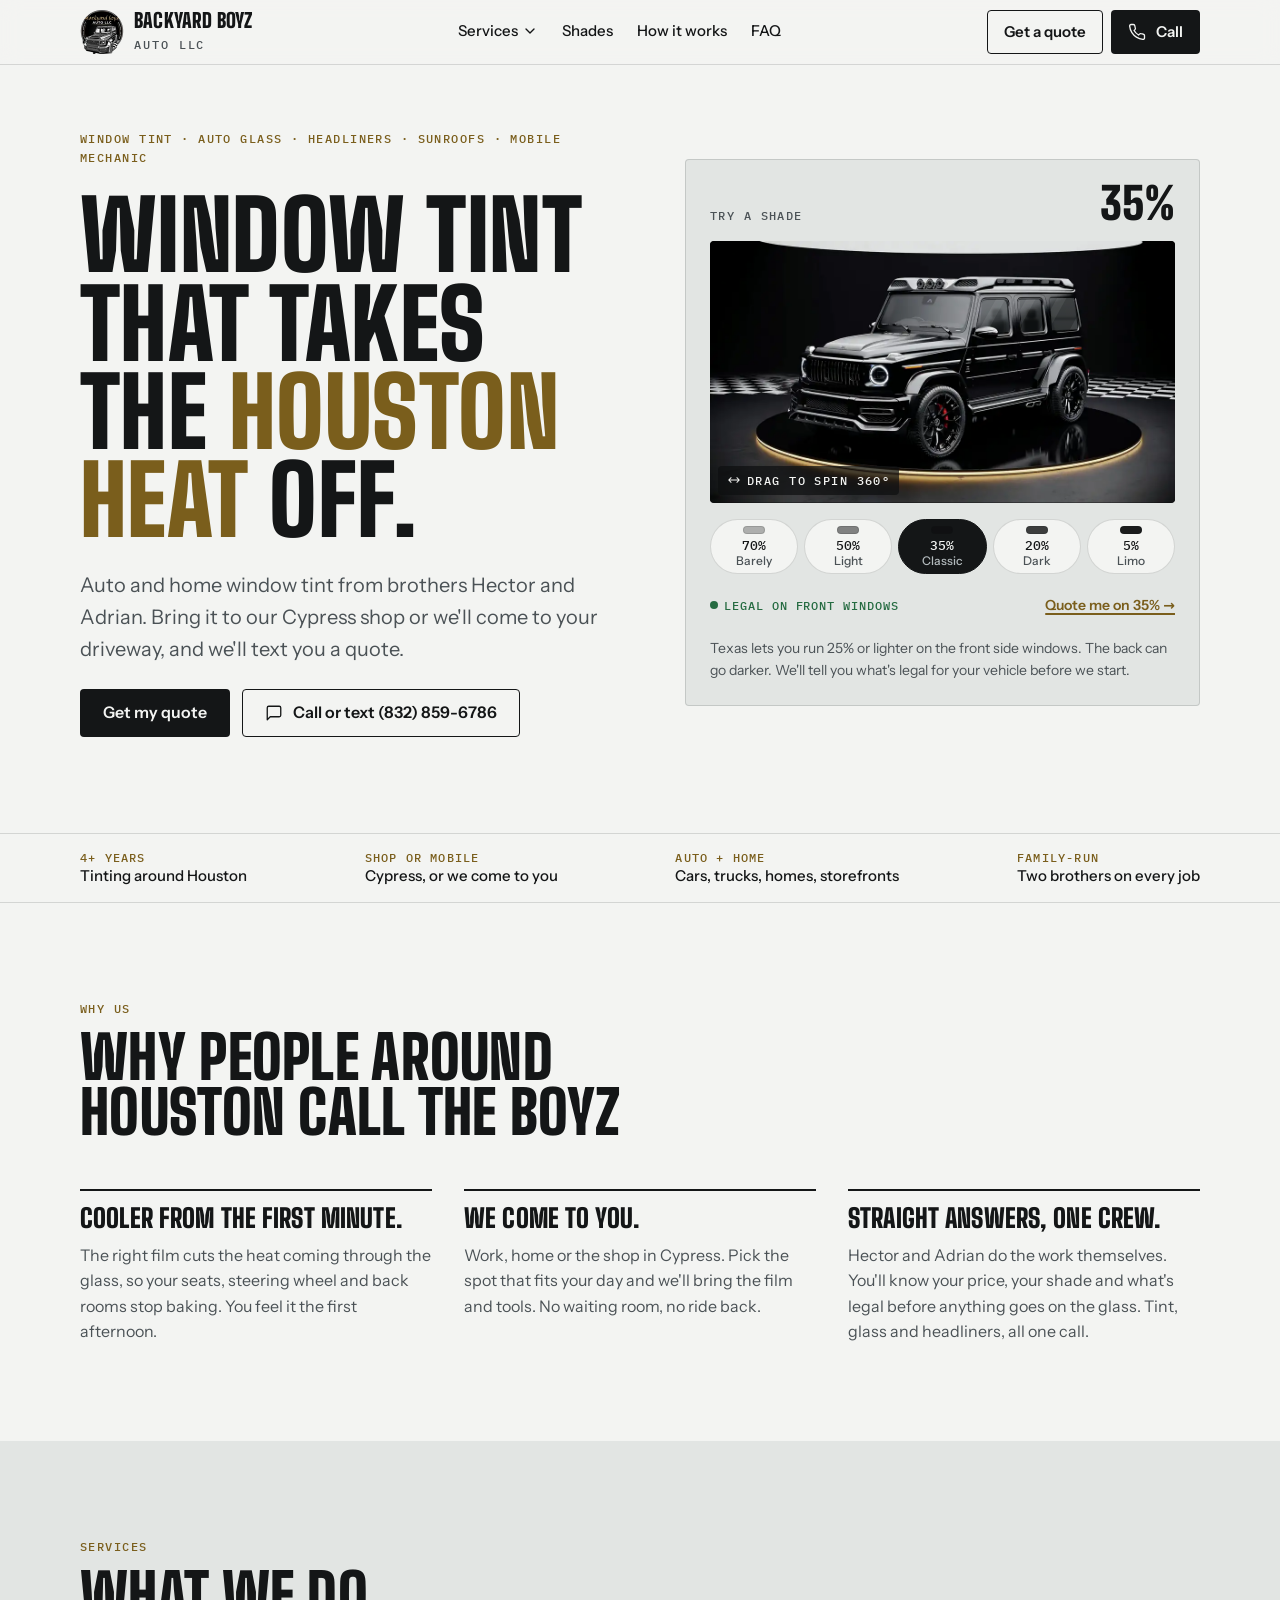
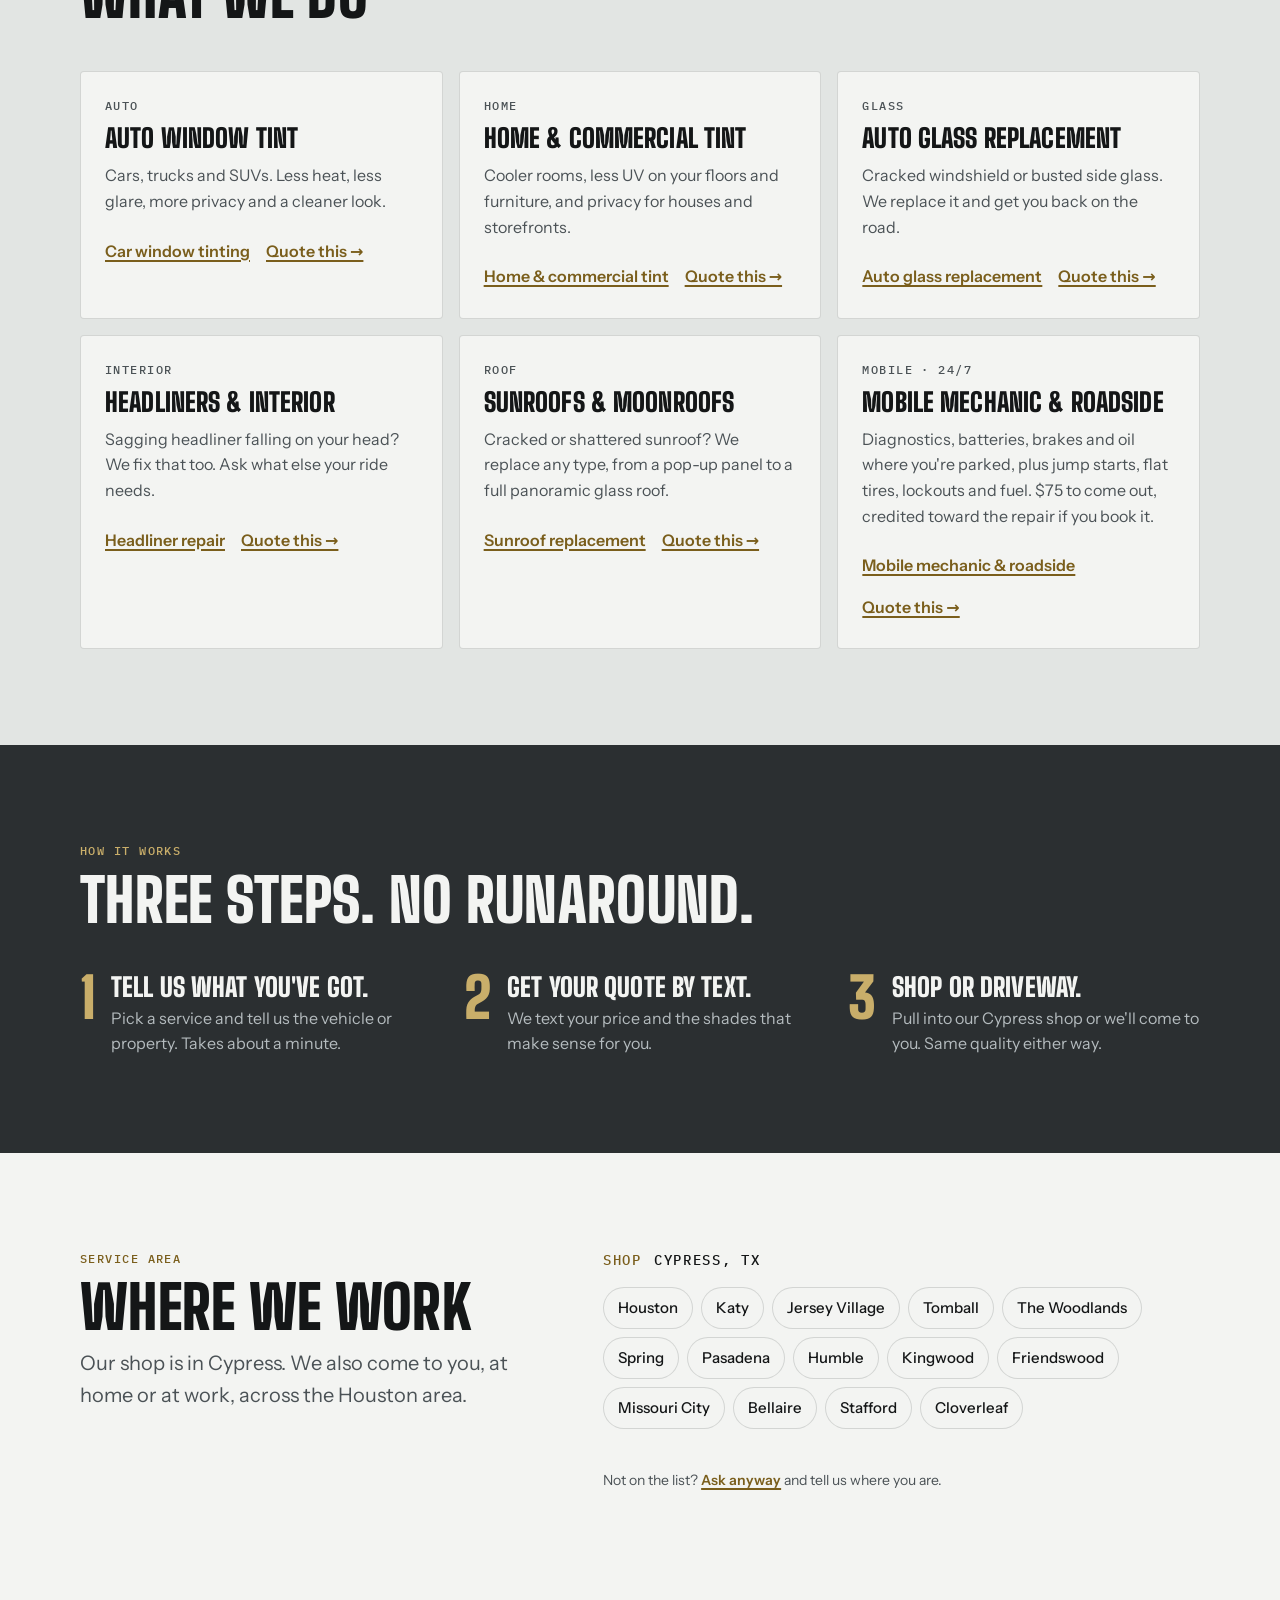
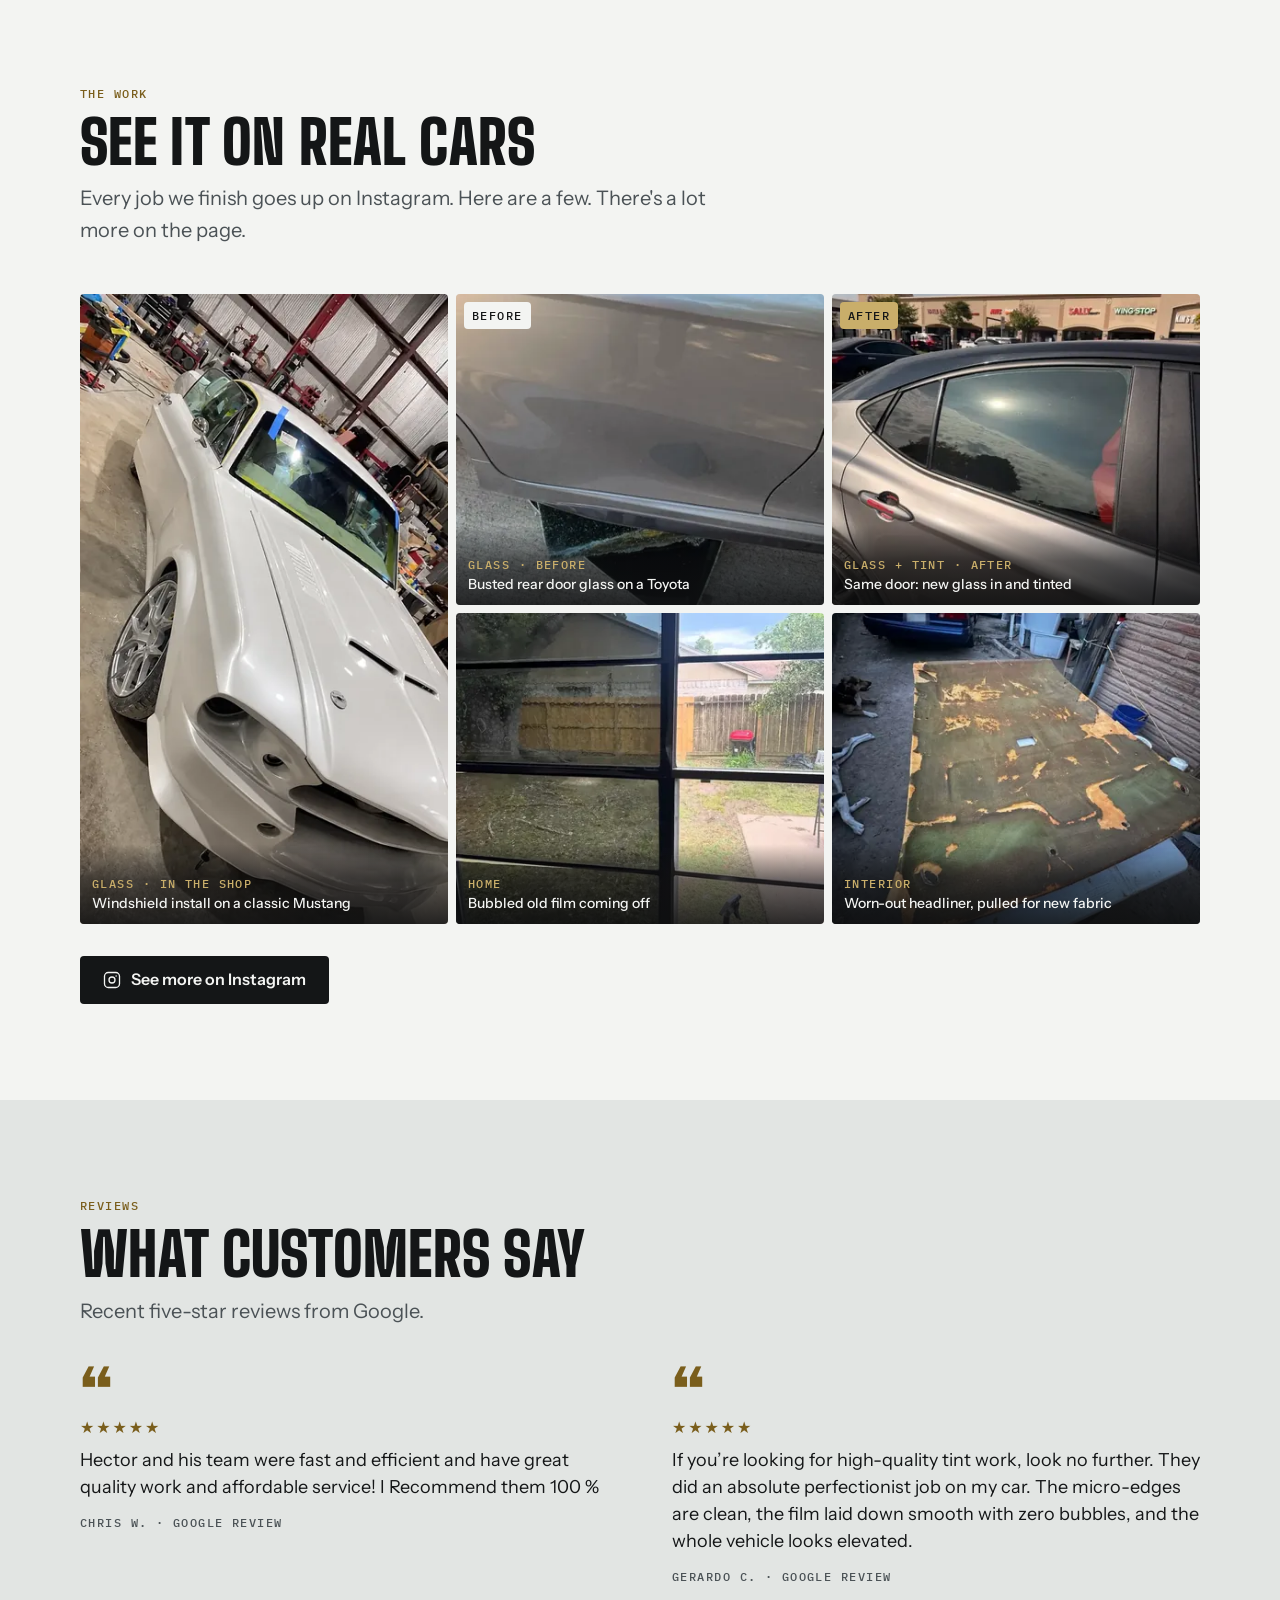
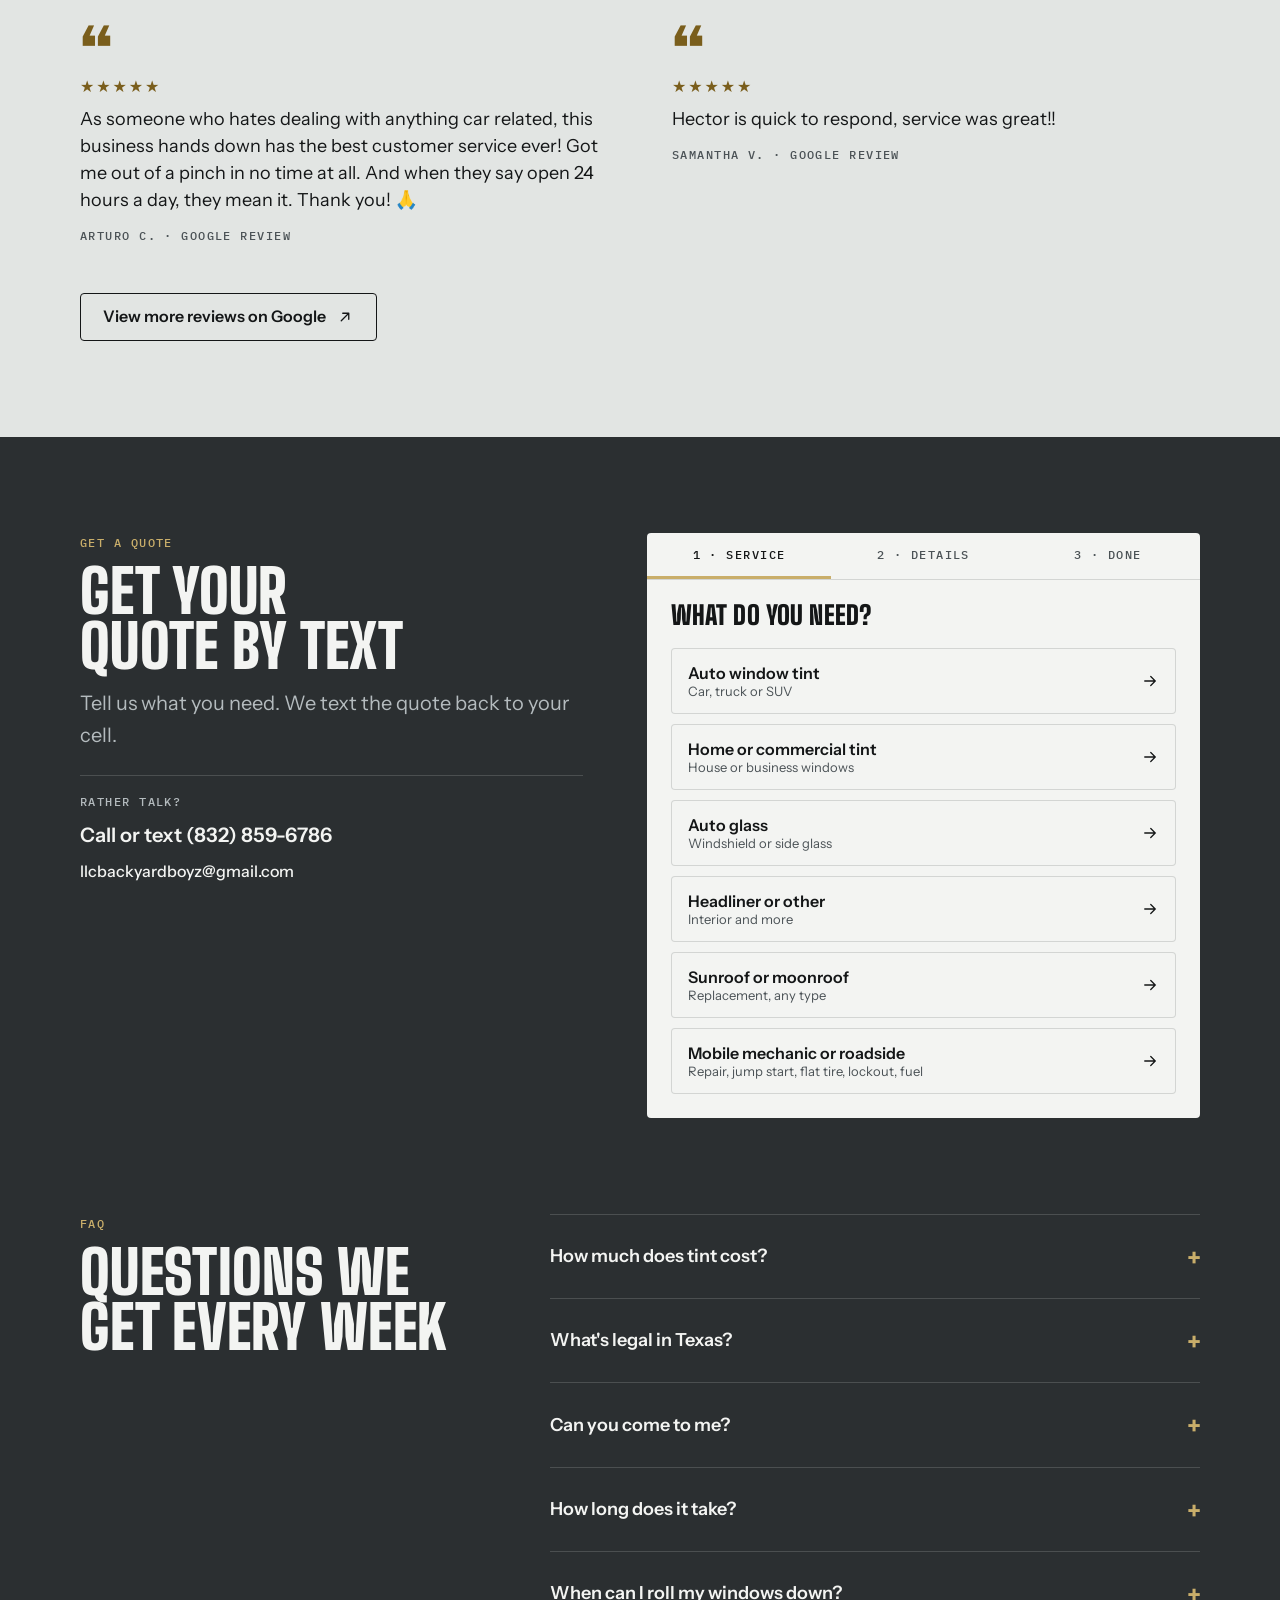
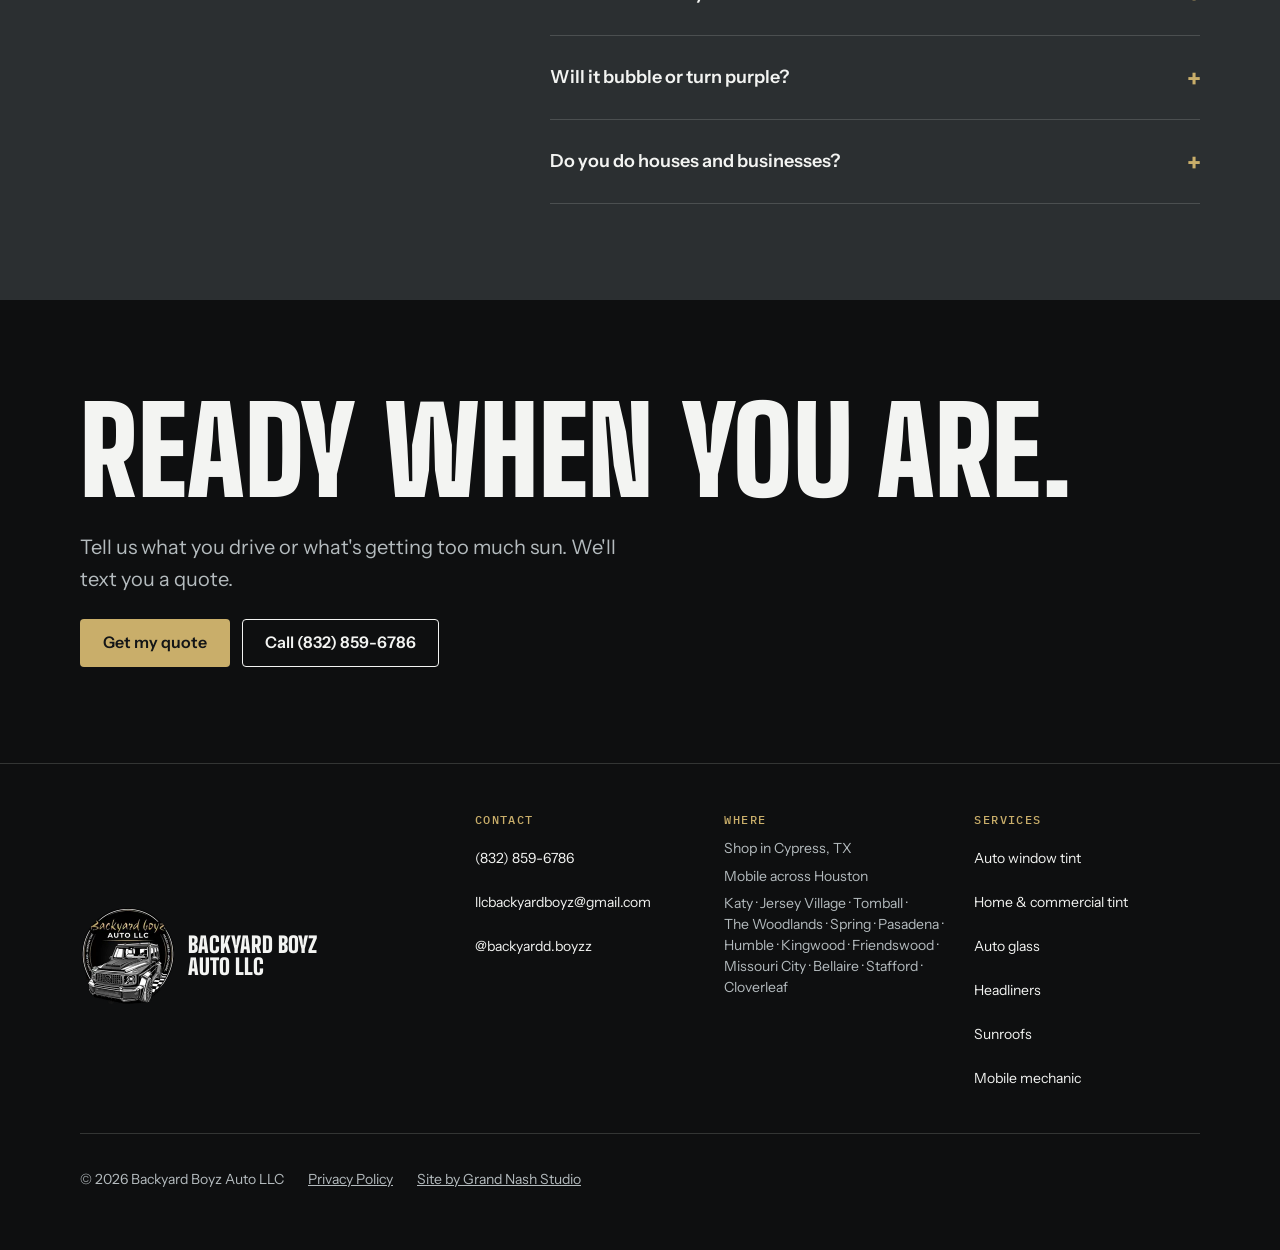
==== commit 37e13c3f: "Sunroof page: replacement, not installation Rename sunroof-installation.html to sunroof-replacement." ====
--- a/index.html
+++ b/index.html
@@ -60,7 +60,7 @@
           {"@type":"Offer","itemOffered":{"@type":"Service","name":"Home and commercial window tinting","serviceType":"Residential and commercial window film"}},
           {"@type":"Offer","itemOffered":{"@type":"Service","name":"Auto glass replacement","serviceType":"Windshield and side glass replacement"}},
           {"@type":"Offer","itemOffered":{"@type":"Service","name":"Headliner replacement","serviceType":"Car headliner repair"}},
-          {"@type":"Offer","itemOffered":{"@type":"Service","name":"Sunroof and moonroof installation","serviceType":"Aftermarket sunroof and moonroof installation: pop-up, spoiler, sliding and panoramic"}},
+          {"@type":"Offer","itemOffered":{"@type":"Service","name":"Sunroof and moonroof replacement","serviceType":"Replacement of any type: pop-up, spoiler, sliding, panoramic and moonroof"}},
           {"@type":"Offer","itemOffered":{"@type":"Service","name":"Mobile mechanic","serviceType":"Mobile diagnostics, batteries, starters, alternators, brakes, oil and fluids"},"price":"75","priceCurrency":"USD","description":"Travel and diagnostic fee, credited toward the repair if you book it"},
           {"@type":"Offer","itemOffered":{"@type":"Service","name":"Roadside assistance","serviceType":"Jump starts, flat tire changes, lockouts and fuel delivery"},"price":"75","priceCurrency":"USD","description":"Roadside call-out"}
         ]
@@ -98,7 +98,7 @@
               <li><a href="/home-window-tint.html">Home &amp; commercial tint</a></li>
               <li><a href="/auto-glass.html">Auto glass</a></li>
               <li><a href="/headliner-repair.html">Headliners</a></li>
-              <li><a href="/sunroof-installation.html">Sunroofs</a></li>
+              <li><a href="/sunroof-replacement.html">Sunroofs</a></li>
               <li><a href="/mobile-mechanic.html">Mobile mechanic</a></li>
             </ul>
           </details>
@@ -252,8 +252,8 @@
       <article class="svc">
         <span class="mono">Roof</span>
         <h3>Sunroofs &amp; moonroofs</h3>
-        <p>Any type installed, from a pop-up to a full panoramic glass roof. Tell us your vehicle and the look you want.</p>
-        <span class="links"><a class="link" href="sunroof-installation.html">Sunroof installation</a><a class="link" href="#quote" data-pick="Sunroof / moonroof">Quote this →</a></span>
+        <p>Cracked or shattered sunroof? We replace any type, from a pop-up panel to a full panoramic glass roof.</p>
+        <span class="links"><a class="link" href="sunroof-replacement.html">Sunroof replacement</a><a class="link" href="#quote" data-pick="Sunroof / moonroof">Quote this →</a></span>
       </article>
       <article class="svc">
         <span class="mono">Mobile · 24/7</span>
@@ -414,7 +414,7 @@
           <button type="button" class="opt" data-svc="Home / commercial tint"><span><span class="o-name">Home or commercial tint</span><span class="o-sub">House or business windows</span></span><svg viewBox="0 0 24 24" fill="none" stroke="currentColor" stroke-width="1.75" stroke-linecap="round" aria-hidden="true"><path d="M5 12h14M13 6l6 6-6 6"/></svg></button>
           <button type="button" class="opt" data-svc="Auto glass / replacement"><span><span class="o-name">Auto glass</span><span class="o-sub">Windshield or side glass</span></span><svg viewBox="0 0 24 24" fill="none" stroke="currentColor" stroke-width="1.75" stroke-linecap="round" aria-hidden="true"><path d="M5 12h14M13 6l6 6-6 6"/></svg></button>
           <button type="button" class="opt" data-svc="Headliner / other"><span><span class="o-name">Headliner or other</span><span class="o-sub">Interior and more</span></span><svg viewBox="0 0 24 24" fill="none" stroke="currentColor" stroke-width="1.75" stroke-linecap="round" aria-hidden="true"><path d="M5 12h14M13 6l6 6-6 6"/></svg></button>
-          <button type="button" class="opt" data-svc="Sunroof / moonroof"><span><span class="o-name">Sunroof or moonroof</span><span class="o-sub">Installation, any type</span></span><svg viewBox="0 0 24 24" fill="none" stroke="currentColor" stroke-width="1.75" stroke-linecap="round" aria-hidden="true"><path d="M5 12h14M13 6l6 6-6 6"/></svg></button>
+          <button type="button" class="opt" data-svc="Sunroof / moonroof"><span><span class="o-name">Sunroof or moonroof</span><span class="o-sub">Replacement, any type</span></span><svg viewBox="0 0 24 24" fill="none" stroke="currentColor" stroke-width="1.75" stroke-linecap="round" aria-hidden="true"><path d="M5 12h14M13 6l6 6-6 6"/></svg></button>
           <button type="button" class="opt" data-svc="Mobile mechanic / roadside"><span><span class="o-name">Mobile mechanic or roadside</span><span class="o-sub">Repair, jump start, flat tire, lockout, fuel</span></span><svg viewBox="0 0 24 24" fill="none" stroke="currentColor" stroke-width="1.75" stroke-linecap="round" aria-hidden="true"><path d="M5 12h14M13 6l6 6-6 6"/></svg></button>
         </div>
       </div>
@@ -541,7 +541,7 @@
           <li><a href="home-window-tint.html">Home &amp; commercial tint</a></li>
           <li><a href="auto-glass.html">Auto glass</a></li>
           <li><a href="headliner-repair.html">Headliners</a></li>
-          <li><a href="sunroof-installation.html">Sunroofs</a></li>
+          <li><a href="sunroof-replacement.html">Sunroofs</a></li>
           <li><a href="mobile-mechanic.html">Mobile mechanic</a></li>
         </ul>
       </div>
